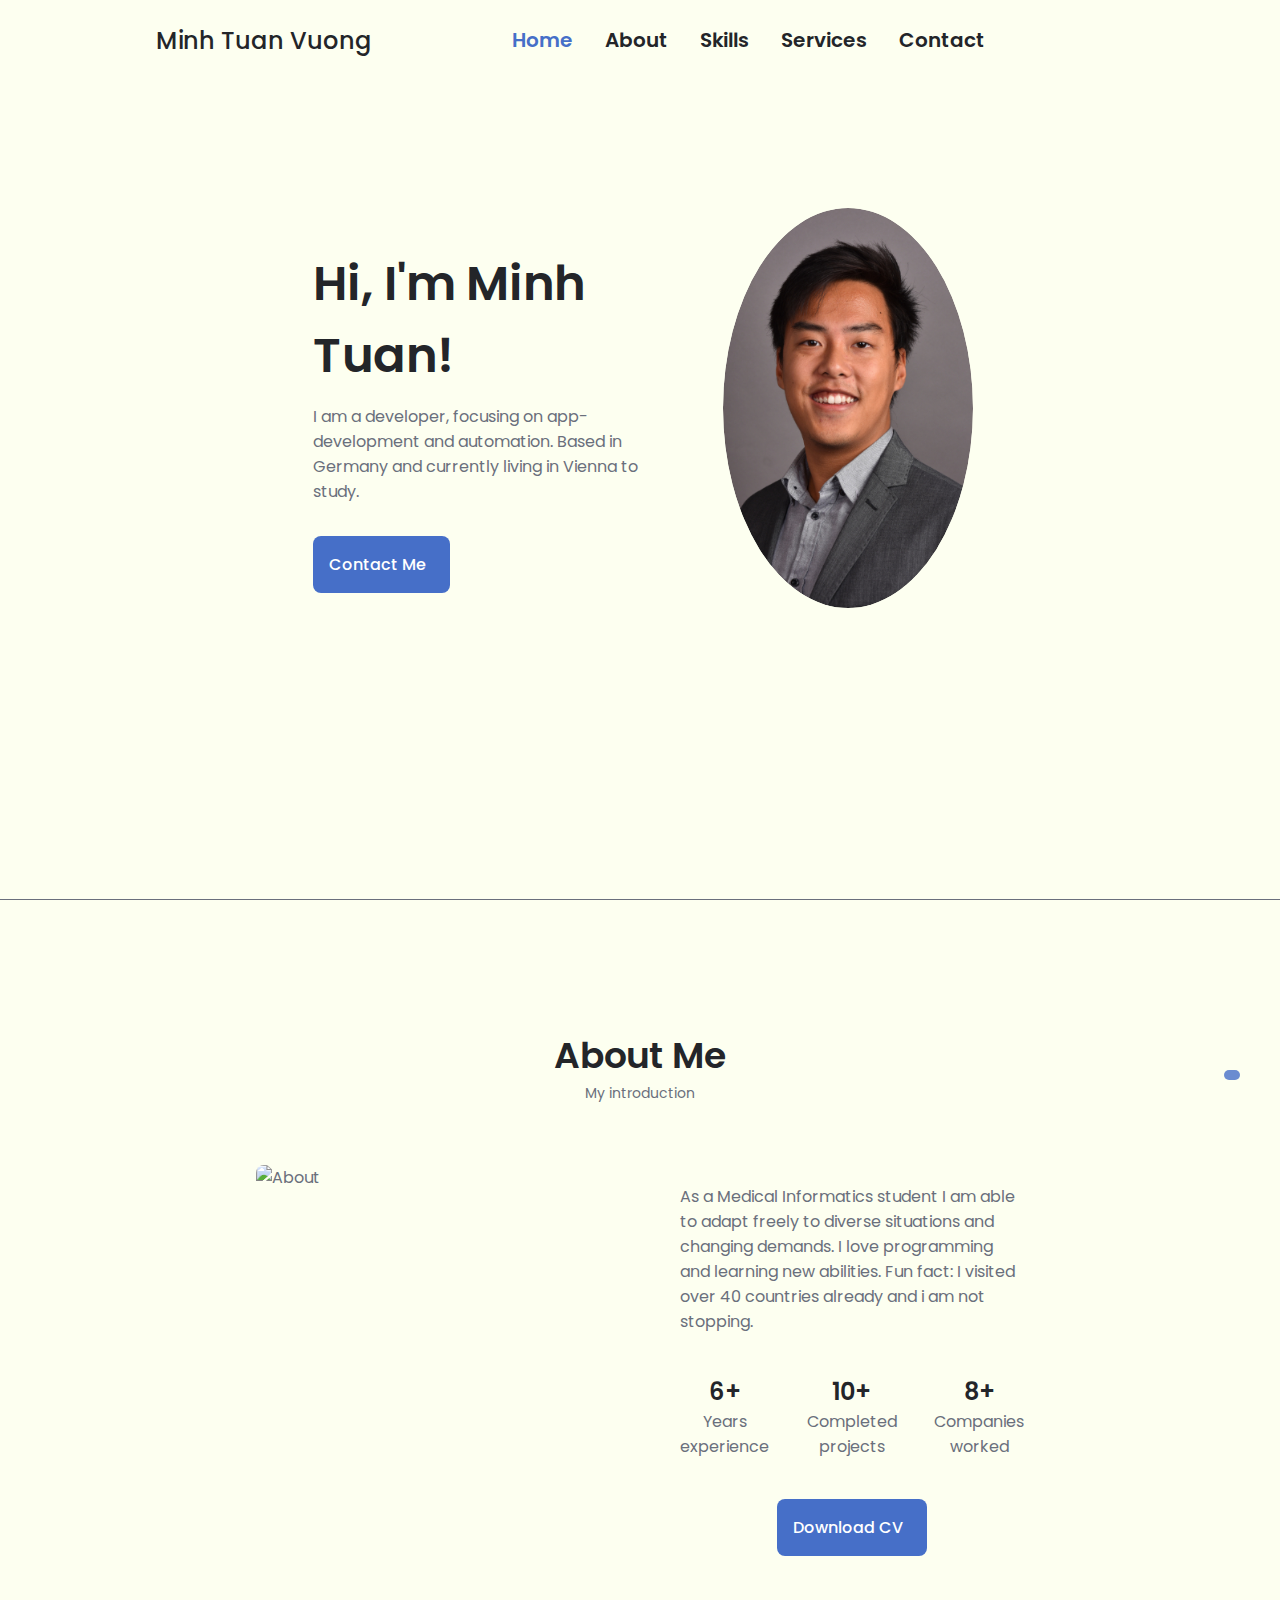
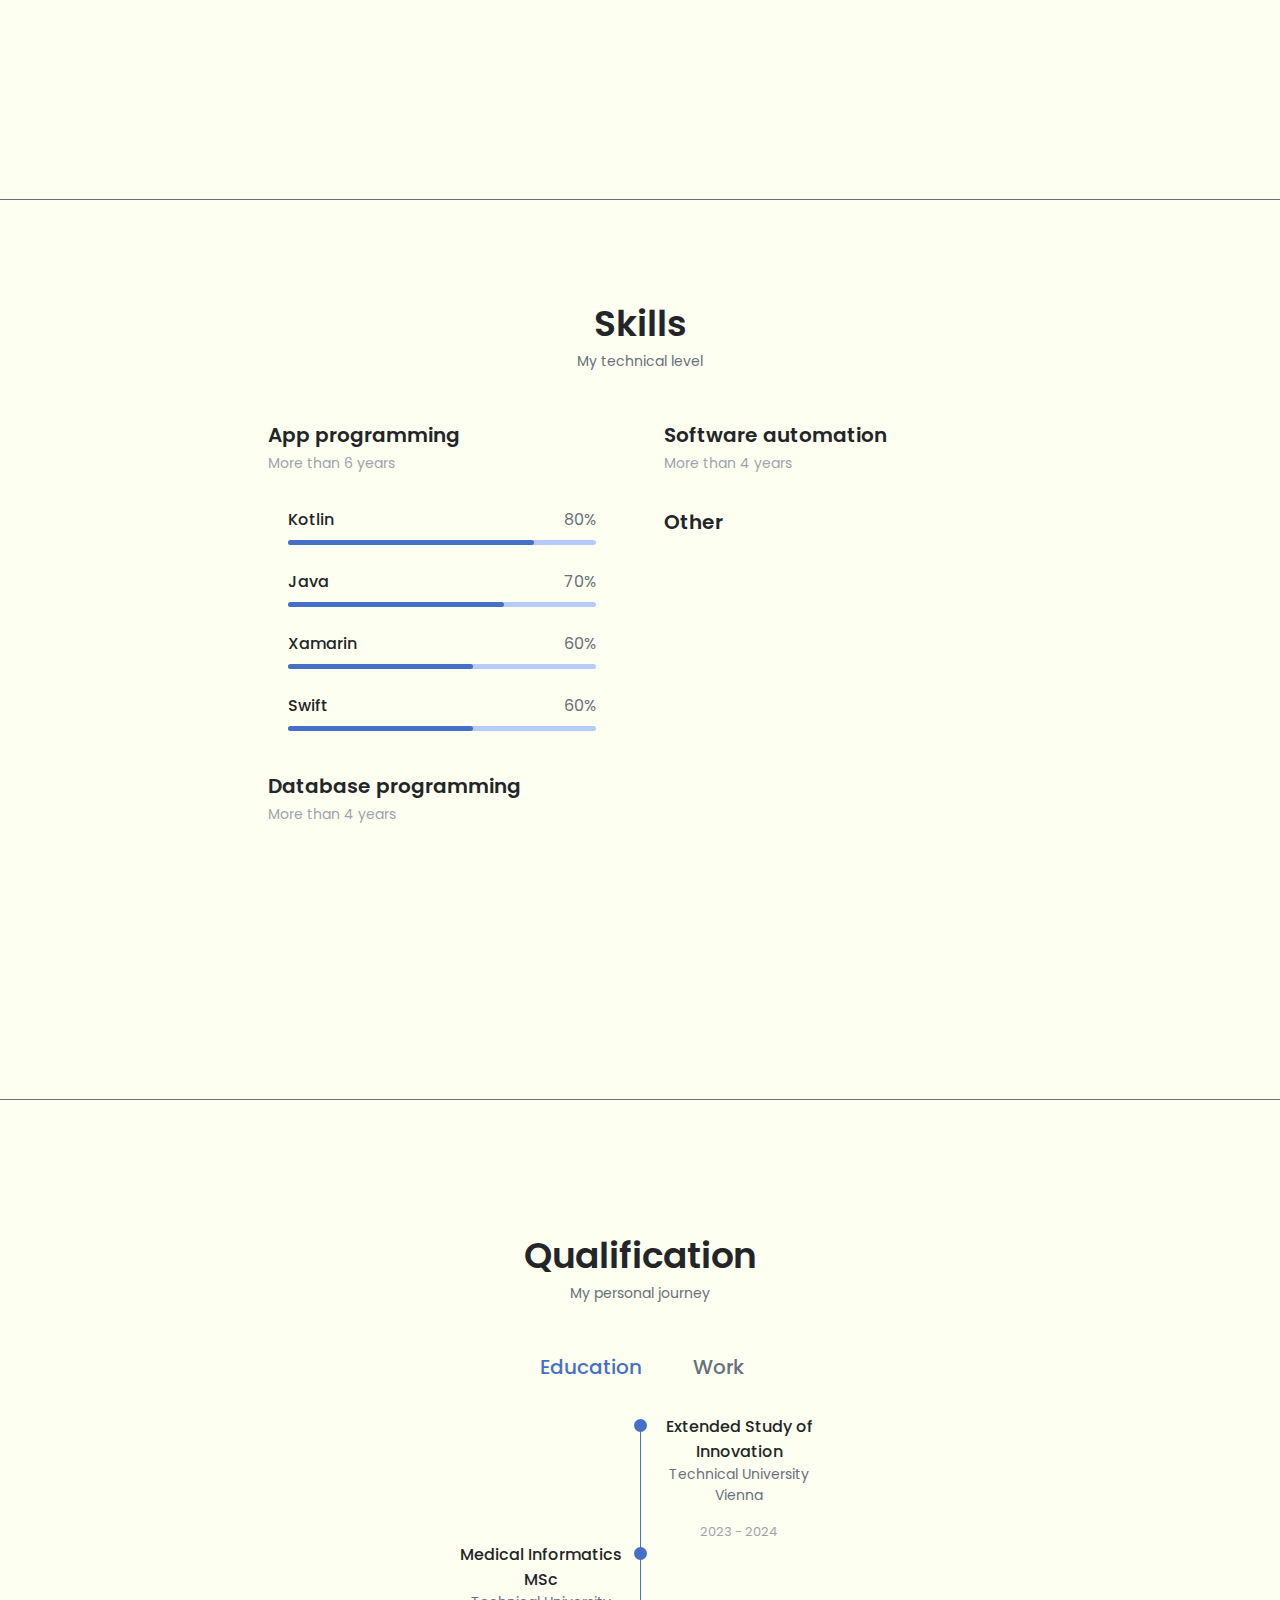
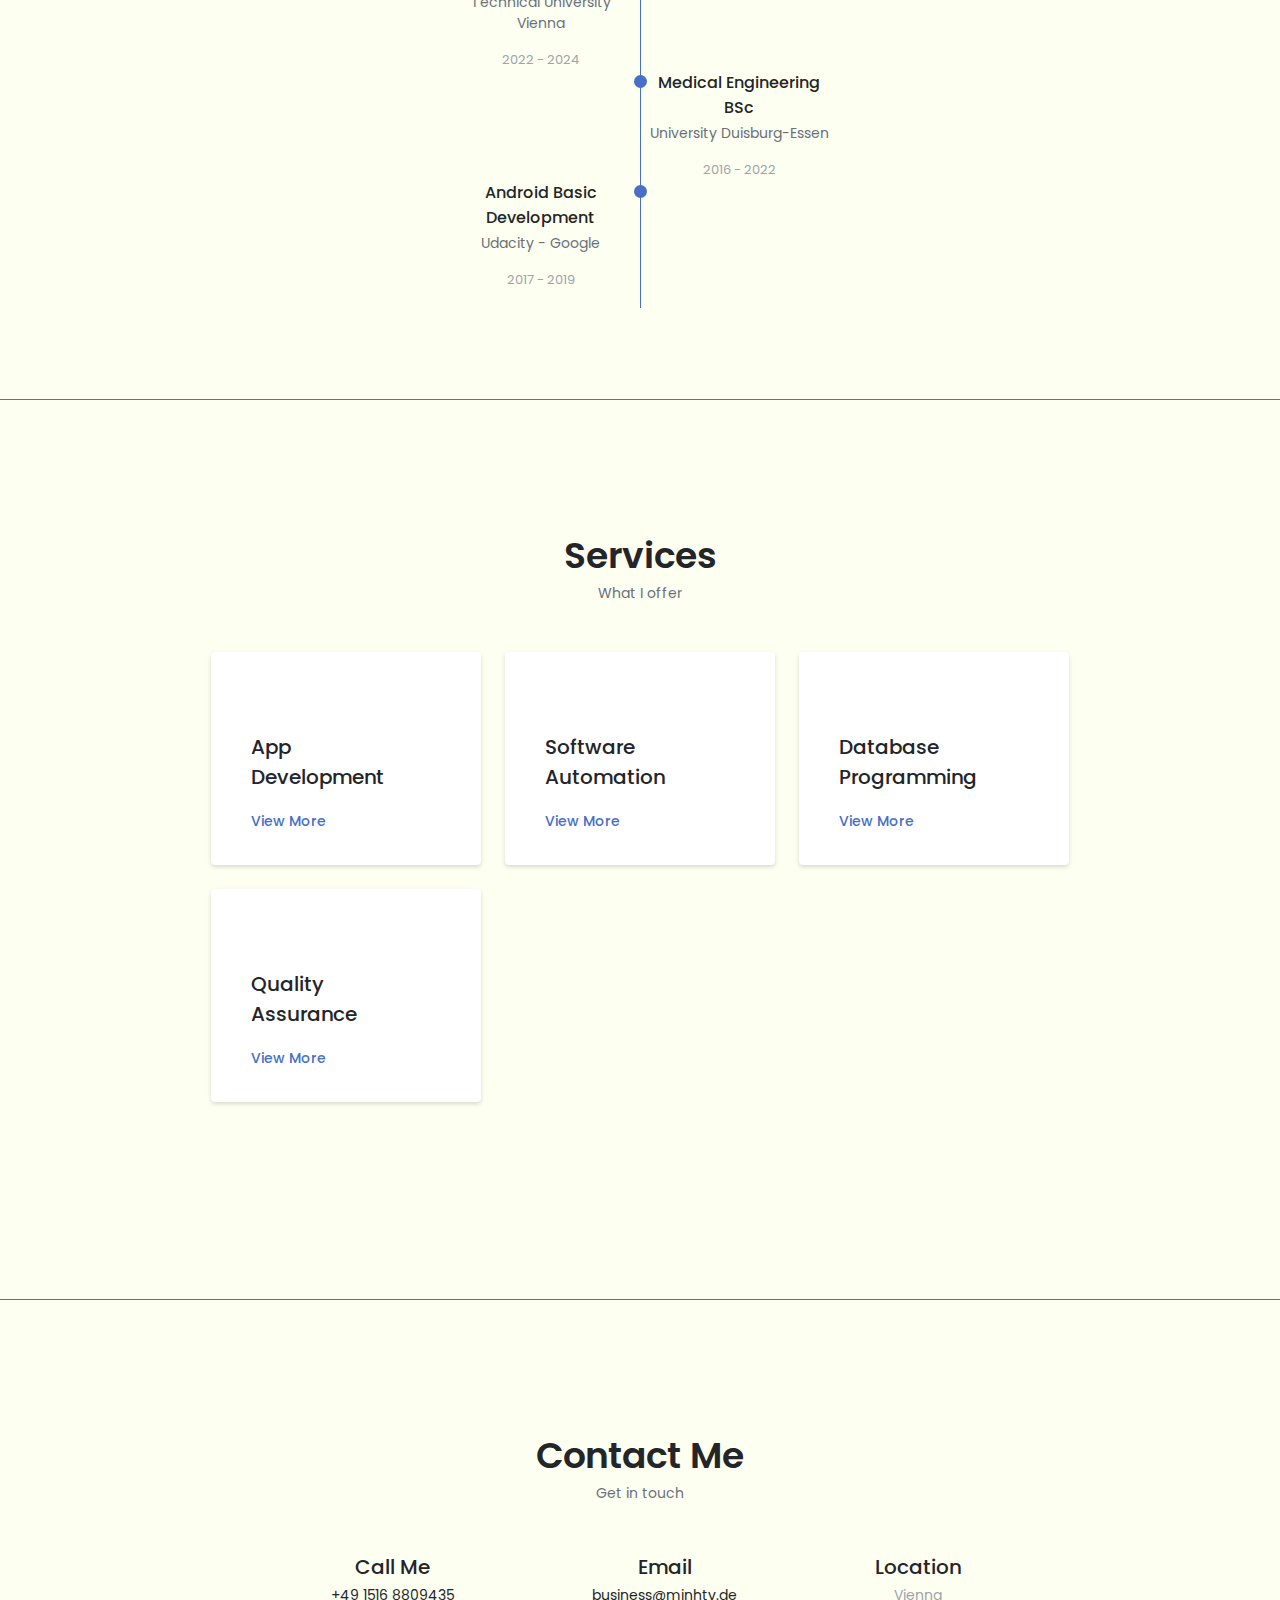
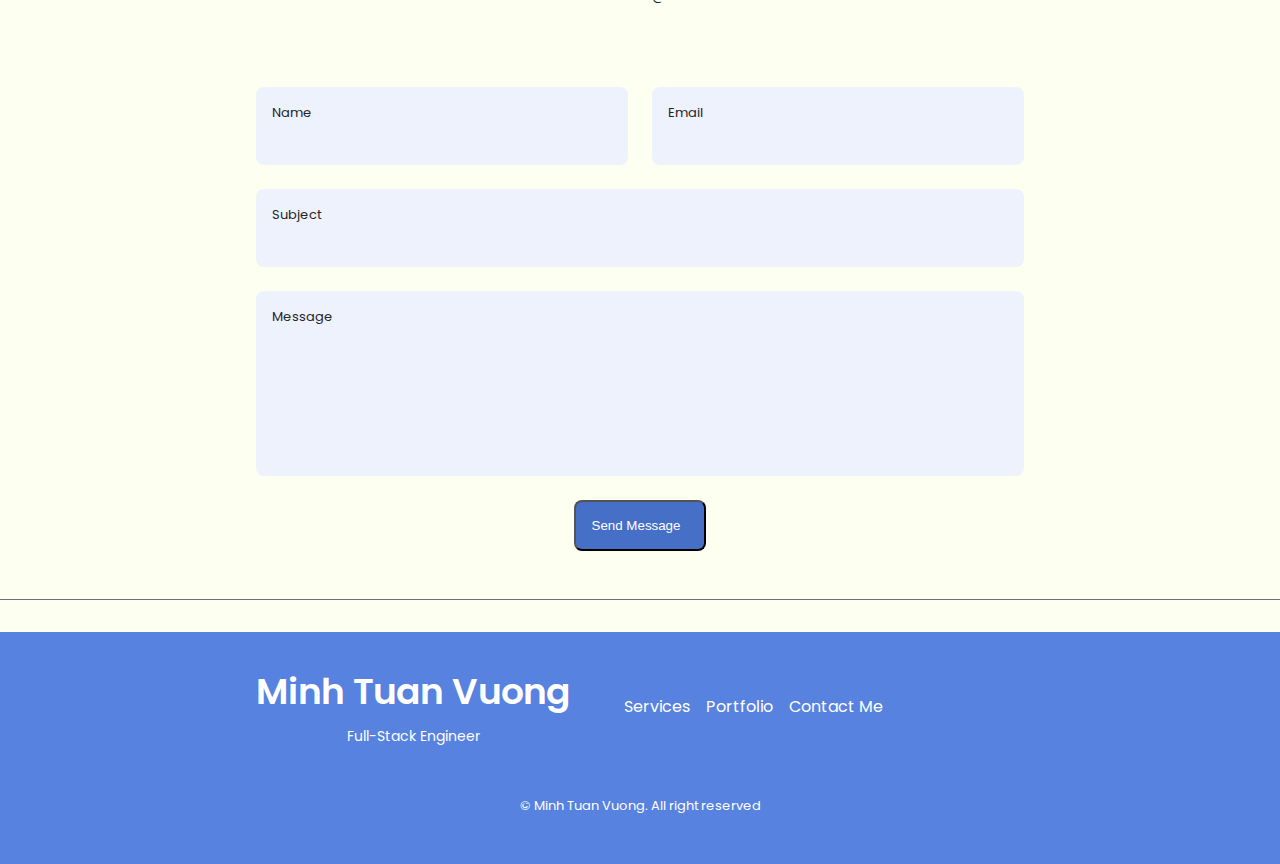
==== public/index.html @ 8ea11170 "change description" ====
<!DOCTYPE html>
<html lang="en">

<head>
    <meta charset="UTF-8">
    <meta name="viewport" content="width=device-width, initial-scale=1.0">
    <title>Minh Tuan Vuong Portfolio</title>

    <!-- SWIPER CSS -->
    <link rel="stylesheet" href="css/swiper-bundle.min.css">

    <!-- CSS -->
    <link rel="stylesheet" href="css/styles.css">

    <!-- TYPESCRIPT -->
    <script src="https://unpkg.com/typed.js@2.1.0/dist/typed.umd.js"></script>

</head>

<body>
    <!-- HEADER -->
    <header class="header" id="header">
        <nav class="nav container">
            <a href="#" class="nav-logo">Minh Tuan Vuong</a>

            <div class="nav-menu" id="nav-menu">
                <ul class="nav-list grid">
                    <li class="nav-item">
                        <a href="#home" class="nav-link active-link">
                            <i class="fas fa-home nav-link-icon"></i> Home
                        </a>
                    </li>
                    <li class="nav-item">
                        <a href="#about" class="nav-link">
                            <i class="fas fa-user nav-link-icon"></i> About
                        </a>
                    </li>
                    <li class="nav-item">
                        <a href="#skills" class="nav-link">
                            <i class="fas fa-file-alt nav-link-icon"></i> Skills
                        </a>
                    </li>
                    <li class="nav-item">
                        <a href="#services" class="nav-link">
                            <i class="fas fa-briefcase nav-link-icon"></i> Services
                        </a>
                    </li>
                    <li class="nav-item hidden">
                        <a href="#portfolio" class="nav-link">
                            <i class="fas fa-image nav-link-icon"></i> Portfolio
                        </a>
                    </li>
                    <li class="nav-item">
                        <a href="#contact" class="nav-link">
                            <i class="fas fa-envelope nav-link-icon"></i> Contact
                        </a>
                    </li>
                </ul>
                <i class="fas fa-times nav-close" id="nav-close"></i>
            </div>
            <div class="nav-btns">

                <!-- Theme change button -->
                <i class="fas fa-moon change-theme" id="theme-button"></i>

                <div class="nav-toggle" id="nav-toggle">
                    <i class="fas fa-qrcode"></i>
                </div>
            </div>
        </nav>
    </header>

    <!-- MAIN -->
    <main class="main">
        <!-- HOME -->
        <section class="home section" id="home">
            <div class="home-container container grid">
                <div class="home-content grid">
                    <div class="home-social">
                        <a href="https://www.linkedin.com/in/minhtv/" target="_blank" class="home-social-icon">
                            <i class="fab fa-linkedin-in"></i>
                        </a>
                        <a href="https://www.xing.com/profile/MinhTuan_Vuong/" target="_blank" class="home-social-icon">
                            <i class="fab fa-xing"></i>
                        </a>
                        <a href="https://github.com/MinhMTV" target="_blank" class="home-social-icon">
                            <i class="fab fa-github"></i>
                        </a>
                    </div>
                    <div class="home-img">
                        <div class="img-box">
                            <img src="img/home-pic.webp" alt="profile-img">
                        </div>
                    </div>
                    <div class="home-data">
                        <h1 class="home-data-title">Hi, I'm Minh Tuan!</h1>
                        <h3 class="home-data-subtitle"><span id="auto-type"></span></h3>
                        <p class="home-data-description">I am a developer, focusing on app-development and automation. 
                            Based in Germany and currently living in Vienna to study.
                        </p>
                        <a href="#contact" class="button button-flex">
                            Contact Me <i class="fab fa-telegram-plane button-icon"></i>
                        </a>
                    </div>
                </div>
                <div class="home-scroll">
                    <a href="#about" class="home-scroll-button button-flex">
                        <span class="home-scroll-button-name">Scroll down</span>
                        <i class="fas fa-arrow-down home-scroll-button-arrow"></i>
                    </a>
                </div>
            </div>
        </section>
        <!-- Setup and start animation! -->
        <script>
            var typed = new Typed('#auto-type', {
                strings: ['<i>Medical engineer</i>', '<i>App-Developer</i>', '<i>Full-Stack Engineer</i>'],
                typeSpeed: 100,
                backspeed: 200,
                loop: true
            });
        </script>
        <!-- End animation! -->

        <!-- ABOUT -->
        <section class="about section" id="about">
            <h2 class="section-title">About Me</h2>
            <span class="section-subtitle">My introduction</span>

            <div class="about-container container grid">
                <div class="about-container-img">
                    <img src="img/about-pic.webp" alt="About" class="about-container-imgAlt" >
                </div>

                <div class="about-container-data">
                    <p class="about-container-data-description">As a Medical Informatics student I am able to
                        adapt freely to diverse situations
                        and changing demands. I love programming and learning new abilities.
                        Fun fact: I visited over 40 countries already and i am not stopping.
                    </p>

                    <div class="about-container-data-info">
                        <div>
                            <span class="about-container-data-info-title">6+</span>
                            <span class="about-container-data-name">Years <br> experience</span>
                        </div>
                        <div>
                            <span class="about-container-data-info-title">10+</span>
                            <span class="about-container-data-name">Completed <br> projects</span>
                        </div>
                        <div>
                            <span class="about-container-data-info-title">8+</span>
                            <span class="about-container-data-name">Companies <br> worked</span>
                        </div>
                    </div>
                    <div class="about-buttons">
                        <a download="" href="pdf/Minh_Tuan Vuong_Resume.pdf" class="button button-flex">
                            Download CV <i class="fas fa-download button-icon"></i>
                        </a>
                    </div>
                </div>
            </div>
        </section>

        <!-- SKILLS -->
        <section class="skills section" id="skills">
            <h2 class="section-title">Skills</h2>
            <span class="section-subtitle">My technical level</span>

            <div class="skills-container container grid">
                <!-- Top Row -->
                <div>
                    <!-- SKILLS 1 -->
                    <div class="skills-container-content skills-open">

                        <div class="skills-container-header">
                            <i class="fas fa-code skills-icon"></i>
                            <div>
                                <h1 class="skills-title">App programming</h1>
                                <span class="skills-subtitle">More than 6 years</span>
                            </div>
                            <i class="fas fa-angle-down skills-arrow"></i>
                        </div>

                        <div class="skills-list grid">

                            <div class="skills-data">
                                <div class="skills-titles">
                                    <h3 class="skills-name">Kotlin</h3>
                                    <span class="skills-number">80%</span>
                                </div>
                                <div class="skills-bar">
                                    <span class="skills-percentage skills-kotlin"></span>
                                </div>
                            </div>

                            <div class="skills-data">
                                <div class="skills-titles">
                                    <h3 class="skills-name">Java</h3>
                                    <span class="skills-number">70%</span>
                                </div>
                                <div class="skills-bar">
                                    <span class="skills-percentage skills-java"></span>
                                </div>
                            </div>

                            <div class="skills-data">
                                <div class="skills-titles">
                                    <h3 class="skills-name">Xamarin</h3>
                                    <span class="skills-number">60%</span>
                                </div>
                                <div class="skills-bar">
                                    <span class="skills-percentage skills-xamarin"></span>
                                </div>
                            </div>

                            <div class="skills-data">
                                <div class="skills-titles">
                                    <h3 class="skills-name">Swift</h3>
                                    <span class="skills-number">60%</span>
                                </div>
                                <div class="skills-bar">
                                    <span class="skills-percentage skills-swift"></span>
                                </div>
                            </div>
                        </div>
                    </div>
                    <!-- SKILLS 2 -->
                    <div class="skills-container-content skills-close">

                        <div class="skills-container-header">
                            <i class="fas fa-swatchbook skills-icon"></i>
                            <div>
                                <h1 class="skills-title">Database programming</h1>
                                <span class="skills-subtitle">More than 4 years</span>
                            </div>
                            <i class="fas fa-angle-down skills-arrow"></i>
                        </div>

                        <div class="skills-list grid">

                            <div class="skills-data">
                                <div class="skills-titles">
                                    <h3 class="skills-name">SQL</h3>
                                    <span class="skills-number">60%</span>
                                </div>
                                <div class="skills-bar">
                                    <span class="skills-percentage skills-sql"></span>
                                </div>
                            </div>

                            <div class="skills-data">
                                <div class="skills-titles">
                                    <h3 class="skills-name">MySQL</h3>
                                    <span class="skills-number">50%</span>
                                </div>
                                <div class="skills-bar">
                                    <span class="skills-percentage skills-mysql"></span>
                                </div>
                            </div>

                            <div class="skills-data">
                                <div class="skills-titles">
                                    <h3 class="skills-name">Postgres</h3>
                                    <span class="skills-number">30%</span>
                                </div>
                                <div class="skills-bar">
                                    <span class="skills-percentage skills-postgres"></span>
                                </div>
                            </div>
                        </div>
                    </div>
                </div>
                <div>
                    <!-- SKILLS 3 -->
                    <div class="skills-container-content skills-close">

                        <div class="skills-container-header">
                            <i class="fas fa-server skills-icon"></i>
                            <div>
                                <h1 class="skills-title">Software automation</h1>
                                <span class="skills-subtitle">More than 4 years</span>
                            </div>
                            <i class="fas fa-angle-down skills-arrow"></i>
                        </div>

                        <div class="skills-list grid">

                            <div class="skills-data">
                                <div class="skills-titles">
                                    <h3 class="skills-name">Python</h3>
                                    <span class="skills-number">80%</span>
                                </div>
                                <div class="skills-bar">
                                    <span class="skills-percentage skills-python"></span>
                                </div>
                            </div>

                            <div class="skills-data">
                                <div class="skills-titles">
                                    <h3 class="skills-name">Selenium</h3>
                                    <span class="skills-number">60%</span>
                                </div>
                                <div class="skills-bar">
                                    <span class="skills-percentage skills-selenium"></span>
                                </div>
                            </div>

                            <div class="skills-data">
                                <div class="skills-titles">
                                    <h3 class="skills-name">Ranorex</h3>
                                    <span class="skills-number">60%</span>
                                </div>
                                <div class="skills-bar">
                                    <span class="skills-percentage skills-ranorex"></span>
                                </div>
                            </div>

                            <div class="skills-data">
                                <div class="skills-titles">
                                    <h3 class="skills-name">Jenkins</h3>
                                    <span class="skills-number">40%</span>
                                </div>
                                <div class="skills-bar">
                                    <span class="skills-percentage skills-jenkins"></span>
                                </div>
                            </div>
                        </div>
                    </div>
                    <!-- SKILLS 4 -->
                    <div class="skills-container-content skills-close">

                        <div class="skills-container-header">
                            <i class="fas fa-laptop skills-icon"></i>
                            <div>
                                <h1 class="skills-title">Other</h1>
                                <!-- <span class="skills-subtitle">More than 10 years</span> -->
                            </div>
                            <i class="fas fa-angle-down skills-arrow"></i>
                        </div>

                        <div class="skills-list grid">

                            <div class="skills-data">
                                <div class="skills-titles">
                                    <h3 class="skills-name">HTML,CSS</h3>
                                    <span class="skills-number">60%</span>
                                </div>
                                <div class="skills-bar">
                                    <span class="skills-percentage skills-html"></span>
                                </div>
                            </div>

                            <div class="skills-data">
                                <div class="skills-titles">
                                    <h3 class="skills-name">Javascript</h3>
                                    <span class="skills-number">40%</span>
                                </div>
                                <div class="skills-bar">
                                    <span class="skills-percentage skills-js"></span>
                                </div>
                            </div>

                            <div class="skills-data">
                                <div class="skills-titles">
                                    <h3 class="skills-name">Wordpress</h3>
                                    <span class="skills-number">40%</span>
                                </div>
                                <div class="skills-bar">
                                    <span class="skills-percentage skills-wordpress"></span>
                                </div>
                            </div>
                            <div class="skills-data">
                                <div class="skills-titles">
                                    <h3 class="skills-name">C,C++</h3>
                                    <span class="skills-number">40%</span>
                                </div>
                                <div class="skills-bar">
                                    <span class="skills-percentage skills-c"></span>
                                </div>
                            </div>
                        </div>
                    </div>
                </div>
            </div>
        </section>

        <!-- QUALIFICATION -->
        <section class="qualification section">
            <h2 class="section-title">Qualification</h2>
            <span class="section-subtitle">My personal journey</span>

            <div class="qualification-container container">
                <div class="qualification-tabs">
                    <div class="qualification-tabs-button button-flex qualification-active" data-target="#education">
                        <i class="fas fa-graduation-cap qualification-icon"></i>
                        Education
                    </div>
                    <div class="qualification-tabs-button button-flex" data-target="#work">
                        <i class="fas fa-briefcase qualification-icon"></i>
                        Work
                    </div>
                </div>
                <div class="qualification-sections">
                    <!-- QUALIFICATION CONTENT 1 -->
                    <div class="qualification-content qualification-active" data-content id="education">
                        <!-- QUALIFICATION 1 -->
                        <div class="qualification-data">
                            <!-- LEFT COLUMN-->
                            <div></div>

                            <div>
                                <span class="qualification-rounder"></span>
                                <span class="qualification-line"></span>
                            </div>
                            <div class="qualification-data-alt">
                                <h3 class="qualification-title">Extended Study of Innovation</h3>
                                <span class="qualification-edu-subtitle">Technical University Vienna</span>
                                <div class="qualification-calendar">
                                    <i class="fas fa-calendar-alt"></i>
                                    2023 - 2024
                                </div>
                            </div>
                        </div>
                        <!-- QUALIFICATION 2 -->
                        <div class="qualification-data">
                            <!-- LEFT COLUMN-->
                            <div class="qualification-data-alt">
                                <h3 class="qualification-title">Medical Informatics MSc</h3>
                                <span class="qualification-edu-subtitle">Technical University Vienna</span>
                                <div class="qualification-calendar">
                                    <i class="fas fa-calendar-alt"></i>
                                    2022 - 2024
                                </div>
                            </div>
                            <div>
                                <span class="qualification-rounder"></span>
                                <span class="qualification-line"></span>
                            </div>
                        </div>
                        <!-- QUALIFICATION 3 -->
                        <div class="qualification-data">
                            <!-- RIGHT COLUMN-->
                            <div></div>

                            <div>
                                <span class="qualification-rounder"></span>
                                <span class="qualification-line"></span>
                            </div>

                            <div class="qualification-data-alt">
                                <h3 class="qualification-title">Medical Engineering BSc</h3>
                                <span class="qualification-edu-subtitle">University Duisburg-Essen </span>
                                <div class="qualification-calendar">
                                    <i class="fas fa-calendar-alt"></i>
                                    2016 - 2022
                                </div>
                            </div>
                        </div>
                        <!-- QUALIFICATION 3 -->
                        <div class="qualification-data">
                            <div class="qualification-data-alt">
                                <h3 class="qualification-title">Android Basic Development</h3>
                                <span class="qualification-edu-subtitle">Udacity - Google</span>
                                <div class="qualification-calendar">
                                    <i class="fas fa-calendar-alt"></i>
                                    2017 - 2019
                                </div>
                            </div>
                            <!-- LEFT COLUMN-->
                            <div>
                                <span class="qualification-rounder"></span>
                                <span class="qualification-line"></span>
                            </div>
                        </div>
                    </div>

                    <!-- QUALIFICATION CONTENT 2 -->
                    <div class="qualification-content" data-content id="work">
                        <!-- QUALIFICATION 1 -->
                        <div class="qualification-data">
                            <div class="qualification-data-alt">
                                <h3 class="qualification-title">Tutor App Development</h3>
                                <span class="qualification-subtitle">Syntax Institut</span>
                                <span class="qualification-subtitle2">Berlin, Germany</span>
                                <div class="qualification-calendar">
                                    <i class="fas fa-calendar-alt"></i>
                                    2022 - present
                                </div>
                            </div>
                            <div>
                                <span class="qualification-rounder"></span>
                                <span class="qualification-line"></span>
                            </div>
                        </div>
                        <!-- QUALIFICATION 2 -->
                        <div class="qualification-data">
                            <div></div>

                            <div>
                                <span class="qualification-rounder"></span>
                                <span class="qualification-line"></span>
                            </div>

                            <div class="qualification-data-alt">
                                <h3 class="qualification-title">Freelance Tester</h3>
                                <span class="qualification-subtitle">Test.IO</span>
                                <span class="qualification-subtitle2">Oberhausen, Germany</span>
                                <div class="qualification-calendar">
                                    <i class="fas fa-calendar-alt"></i>
                                    2018 - 2020
                                </div>
                            </div>
                        </div>
                        <!-- QUALIFICATION 3 -->
                        <div class="qualification-data">
                            <div class="qualification-data-alt">
                                <h3 class="qualification-title">Freelance Technician</h3>
                                <span class="qualification-subtitle">Mila AG</span>
                                <span class="qualification-subtitle2">Oberhausen, Germany</span>
                                <div class="qualification-calendar">
                                    <i class="fas fa-calendar-alt"></i>
                                    2017 - 2019
                                </div>
                            </div>
                            <div>
                                <span class="qualification-rounder"></span>
                                <span class="qualification-line"></span>
                            </div>
                        </div>
                        <!-- QUALIFICATION 4 -->
                        <div class="qualification-data">
                            <div></div>

                            <div>
                                <span class="qualification-rounder"></span>
                                <span class="qualification-line"></span>
                            </div>

                            <div class="qualification-data-alt">
                                <h3 class="qualification-title">IT Consultant</h3>
                                <span class="qualification-subtitle">EY IT Advisory Services</span>
                                <span class="qualification-subtitle2">Linz, Austria</span>
                                <div class="qualification-calendar">
                                    <i class="fas fa-calendar-alt"></i>
                                    2020 - 2021
                                </div>
                            </div>
                        </div>
                        <!-- QUALIFICATION 5 -->
                        <div class="qualification-data">
                            <div class="qualification-data-alt">
                                <h3 class="qualification-title">Working Student Test Management</h3>
                                <span class="qualification-subtitle">Aldi GmbH</span>
                                <span class="qualification-subtitle2">Essen, Germany</span>
                                <div class="qualification-calendar">
                                    <i class="fas fa-calendar-alt"></i>
                                    2020 - 2020
                                </div>
                            </div>
                            <div>
                                <span class="qualification-rounder"></span>
                                <span class="qualification-line"></span>
                            </div>
                        </div>
                        <!-- QUALIFICATION 6 -->
                        <div class="qualification-data">
                            <div></div>

                            <div>
                                <span class="qualification-rounder"></span>
                                <span class="qualification-line"></span>
                            </div>

                            <div class="qualification-data-alt">
                                <h3 class="qualification-title">Acoustic Engineer</h3>
                                <span class="qualification-subtitle">GE Healthcare</span>
                                <span class="qualification-subtitle2">Zipf, Austria</span>
                                <div class="qualification-calendar">
                                    <i class="fas fa-calendar-alt"></i>
                                    2019 - 2019
                                </div>
                            </div>
                        </div>
                        <!-- QUALIFICATION 7 -->
                        <div class="qualification-data">
                            <div class="qualification-data-alt">
                                <h3 class="qualification-title">IT Consultant</h3>
                                <span class="qualification-subtitle">Act e.V</span>
                                <span class="qualification-subtitle2">Essen, Germany</span>
                                <div class="qualification-calendar">
                                    <i class="fas fa-calendar-alt"></i>
                                    2017 - 2019
                                </div>
                            </div>
                            <div>
                                <span class="qualification-rounder"></span>
                                <span class="qualification-line"></span>
                            </div>
                        </div>
                        <!-- QUALIFICATION 8 -->
                        <div class="qualification-data">
                            <div></div>

                            <div>
                                <span class="qualification-rounder"></span>
                                <span class="qualification-line"></span>
                            </div>

                            <div class="qualification-data-alt">
                                <h3 class="qualification-title">Student Assistent</h3>
                                <span class="qualification-subtitle">Edelhelfer GmbH</span>
                                <span class="qualification-subtitle2">Mannheim, Germany</span>
                                <div class="qualification-calendar">
                                    <i class="fas fa-calendar-alt"></i>
                                    2018 - 2019
                                </div>
                            </div>
                        </div>
                        <!-- QUALIFICATION 9 -->
                        <div class="qualification-data">
                            <div class="qualification-data-alt">
                                <h3 class="qualification-title">Android Developer</h3>
                                <span class="qualification-subtitle">InterMedCon GmbH</span>
                                <span class="qualification-subtitle2">Munster, Germany</span>
                                <div class="qualification-calendar">
                                    <i class="fas fa-calendar-alt"></i>
                                    2018 - 2019
                                </div>
                            </div>
                            <div>
                                <span class="qualification-rounder"></span>
                                <span class="qualification-line"></span>
                            </div>
                        </div>
                        <!-- QUALIFICATION 10 -->
                        <div class="qualification-data">
                            <div></div>

                            <div>
                                <span class="qualification-rounder"></span>
                                <span class="qualification-line"></span>
                            </div>

                            <div class="qualification-data-alt">
                                <h3 class="qualification-title">Lecturer</h3>
                                <span class="qualification-subtitle">Bildungsinstitut Ruhrschule</span>
                                <span class="qualification-subtitle2">Essen, Germany</span>
                                <div class="qualification-calendar">
                                    <i class="fas fa-calendar-alt"></i>
                                    2018 - 2019
                                </div>
                            </div>
                        </div>
                    </div>
                </div>
            </div>
        </section>

        <!-- SERVICES -->
        <section class="services section" id="services">
            <h2 class="section-title">Services</h2>
            <span class="section-subtitle">What I offer</span>

            <div class="services-container container grid">
                <!-- SERVICES 1: App Development -->
                <div class="services-content">
                    <div>
                        <i class="fas fa-mobile-alt services-icon"></i>
                        <h3 class="services-title">App<br>Development</h3>
                    </div>

                    <span class="button button-flex button-small button-link services-button">
                        View More
                        <i class="fas fa-arrow-right button-icon"></i>
                    </span>

                    <div class="services-modal">
                        <div class="services-modal-content">
                            <h4 class="services-modal-title">App Development</h4>
                            <i class="fas fa-times services-modal-close"></i>

                            <div class="services-modal-services grid">
                                <li class="services-modal-service">
                                    <i class="far fa-check-circle services-modal-icon"></i>
                                    <p>Development of mobile applications in Java, Kotlin, Xamarin, and Swift.</p>
                                </li>
                                <li class="services-modal-service">
                                    <i class="far fa-check-circle services-modal-icon"></i>
                                    <p>Building user-friendly interfaces for enhanced user experience.</p>
                                </li>
                                <li class="services-modal-service">
                                    <i class="far fa-check-circle services-modal-icon"></i>
                                    <p>Integration of back-end services and databases for robust app functionality.</p>
                                </li>
                                <li class="services-modal-service">
                                    <i class="far fa-check-circle services-modal-icon"></i>
                                    <p>Preparation and support for app publication on various platforms.</p>
                                </li>
                            </div>
                        </div>
                    </div>
                </div>
                <!-- SERVICES 2: Software Automation -->
                <div class="services-content">
                    <div>
                        <i class="fas fa-robot services-icon"></i>
                        <h3 class="services-title">Software<br>Automation</h3>
                    </div>

                    <span class="button button-flex button-small button-link services-button">
                        View More
                        <i class="fas fa-arrow-right button-icon"></i>
                    </span>

                    <div class="services-modal">
                        <div class="services-modal-content">
                            <h4 class="services-modal-title">Software Automation</h4>
                            <i class="fas fa-times services-modal-close"></i>

                            <div class="services-modal-services grid">
                                <li class="services-modal-service">
                                    <i class="far fa-check-circle services-modal-icon"></i>
                                    <p>Expertise in Python for developing automation scripts and tools.</p>
                                </li>
                                <li class="services-modal-service">
                                    <i class="far fa-check-circle services-modal-icon"></i>
                                    <p>Proficient in automation tools like Selenium, Ranorex, and Jenkins for
                                        streamlined workflows.</p>
                                </li>
                            </div>
                        </div>
                    </div>
                </div>
                <!-- SERVICES 3: Database Programming -->
                <div class="services-content">
                    <div>
                        <i class="fas fa-database services-icon"></i>
                        <h3 class="services-title">Database<br>Programming</h3>
                    </div>

                    <span class="button button-flex button-small button-link services-button">
                        View More
                        <i class="fas fa-arrow-right button-icon"></i>
                    </span>

                    <div class="services-modal">
                        <div class="services-modal-content">
                            <h4 class="services-modal-title">Database Programming</h4>
                            <i class="fas fa-times services-modal-close"></i>

                            <div class="services-modal-services grid">
                                <li class="services-modal-service">
                                    <i class="far fa-check-circle services-modal-icon"></i>
                                    <p>Development and management of SQL, MySQL, and PostgreSQL databases.</p>
                                </li>
                                <li class="services-modal-service">
                                    <i class="far fa-check-circle services-modal-icon"></i>
                                    <p>Custom database solutions for efficient data handling and storage.</p>
                                </li>
                            </div>
                        </div>
                    </div>
                </div>

                    <!-- SERVICES 4: Software/Hardware Testing -->
                    <div class="services-content">
                        <div>
                            <i class="fas fa-tools services-icon"></i>
                            <h3 class="services-title">Quality<br>Assurance</h3>
                        </div>

                        <span class="button button-flex button-small button-link services-button">
                            View More
                            <i class="fas fa-arrow-right button-icon"></i>
                        </span>

                        <div class="services-modal">
                            <div class="services-modal-content">
                                <h4 class="services-modal-title">Software/Hardware Testing</h4>
                                <i class="fas fa-times services-modal-close"></i>

                                <div class="services-modal-services grid">
                                    <li class="services-modal-service">
                                        <i class="far fa-check-circle services-modal-icon"></i>
                                        <p>Expert testing of software applications for functionality, performance, and
                                            security.</p>
                                    </L>
                                    <li class="services-modal-service">
                                        <i class="far fa-check-circle services-modal-icon"></i>
                                        <p>Rigorous hardware testing to ensure durability and performance under various
                                            conditions.</p>
                                    </li>
                                    <li class="services-modal-service">
                                        <i class="far fa-check-circle services-modal-icon"></i>
                                        <p>Quality assurance to meet industry standards for both software and hardware
                                            products.</p>
                                    </li>
                                    <li class="services-modal-service">
                                        <i class="far fa-check-circle services-modal-icon"></i>
                                        <p>Utilization of the latest testing tools and methodologies for comprehensive
                                            analysis.</p>
                                    </li>
                                </div>
                            </div>
                        </div>
                    </div>
            </div>
        </section>



        <!-- PORTFOLIO -->
        <section class="portfolio section hidden" id="portfolio">
            <h2 class="section-title">Portfolio</h2>
            <span class="section-subtitle">Most recent work</span>

            <div class="portfolio-container container swiper-container">
                <div class="swiper-wrapper">
                    <!-- PORTFOLIO 1 -->
                    <div class="portfolio-content grid swiper-slide">
                        <img src="img/portfolio1.jpg" alt="Portfolio" class="portfolio-img">
                        <div class="portfolio-data">
                            <h3 class="portfolio-title">Modern Website</h3>
                            <p class="portfolio-description">Website adaptable to all devices, with ui components and
                                animated interactions.</p>
                            <a href="#" class="button button-flex button-small portfolio-button">
                                Demo <i class="fas fa-arrow-right button-icon"></i>
                            </a>
                        </div>
                    </div>
                    <!-- PORTFOLIO 2 -->
                    <div class="portfolio-content grid swiper-slide">
                        <img src="img/portfolio2.jpg" alt="Portfolio" class="portfolio-img">
                        <div class="portfolio-data">
                            <h3 class="portfolio-title">Brand Design</h3>
                            <p class="portfolio-description">Website adaptable to all devices, with ui components and
                                animated interactions.</p>
                            <a href="#" class="button button-flex button-small portfolio-button">
                                Demo <i class="fas fa-arrow-right button-icon"></i>
                            </a>
                        </div>
                    </div>
                    <!-- PORTFOLIO 3 -->
                    <div class="portfolio-content grid swiper-slide">
                        <img src="img/portfolio3.jpg" alt="Portfolio" class="portfolio-img">
                        <div class="portfolio-data">
                            <h3 class="portfolio-title">Online Store</h3>
                            <p class="portfolio-description">Website adaptable to all devices, with ui components and
                                animated interactions.</p>
                            <a href="#" class="button button-flex button-small portfolio-button">
                                Demo <i class="fas fa-arrow-right button-icon"></i>
                            </a>
                        </div>
                    </div>
                </div>
                <!-- Add Arrow -->
                <div class="swiper-button-next">
                    <i class="fas fa-angle-right swiper-portfolio-icon"></i>
                </div>
                <div class="swiper-button-prev">
                    <i class="fas fa-angle-left swiper-portfolio-icon"></i>
                </div>
                <!-- Add Pagination -->
                <div class="swiper-pagination"></div>
            </div>
        </section>

        <!-- PROJECT IN MIND -->
        <section class="project section hidden">
            <div class="project-bg">
                <div class="project-container container grid">
                    <div class="project-data">
                        <h2 class="project-bg-title">You have a new project</h2>
                        <p class="project-bg-description">Contact me now and get a 30% discount on your <br> new
                            project.</p>
                        <a href="#contact" class="button button-flex button-white">
                            Contact Me
                            <i class="fab fa-telegram-plane project-icon button-icon"></i>
                        </a>
                    </div>
                    <img src="img/project.png" alt="Project img" class="project-bg-img">
                </div>
            </div>
        </section>


        <!-- TESTIMONIAL-->
        <section class="testimonial section hidden">
            <h2 class="section-title">Testimonial</h2>
            <span class="section-subtitle">My client saying</span>

            <div class="testimonial-container container swiper-container">
                <div class="swiper-wrapper">
                    <!-- TESTIMONIAL 1 -->
                    <div class="testimonial-content swiper-slide">
                        <div class="testimonial-data">
                            <div class="testimonial-header">
                                <img src="img/testimonial1.jpg" alt="Testimonial" class="testimonial-img">

                                <div>
                                    <h3 class="testimonial-name">Sara Smith</h3>
                                    <span class="testimonial-client">Client</span>
                                </div>
                            </div>
                            <div>
                                <i class="far fa-star testimonial-icon-star"></i>
                                <i class="far fa-star testimonial-icon-star"></i>
                                <i class="far fa-star testimonial-icon-star"></i>
                                <i class="far fa-star testimonial-icon-star"></i>
                                <i class="far fa-star testimonial-icon-star"></i>
                            </div>

                        </div>
                        <p class="testimonial-description">I get a good impression, I carry out my project with
                            all the possible quality and attention and support 24 hours a day.
                        </p>
                    </div>
                    <!-- TESTIMONIAL 2 -->
                    <div class="testimonial-content swiper-slide">
                        <div class="testimonial-data">
                            <div class="testimonial-header">
                                <img src="img/testimonial2.jpg" alt="Testimonial" class="testimonial-img">

                                <div>
                                    <h3 class="testimonial-name">Clark Kent</h3>
                                    <span class="testimonial-client">Client</span>
                                </div>
                            </div>
                            <div>
                                <i class="far fa-star testimonial-icon-star"></i>
                                <i class="far fa-star testimonial-icon-star"></i>
                                <i class="far fa-star testimonial-icon-star"></i>
                                <i class="far fa-star testimonial-icon-star"></i>
                                <i class="far fa-star testimonial-icon-star"></i>
                            </div>
                        </div>
                        <p class="testimonial-description">I get a good impression, I carry out my project with
                            all the possible quality and attention and support 24 hours a day.
                        </p>
                    </div>
                    <!-- TESTIMONIAL 3 -->
                    <div class="testimonial-content swiper-slide">
                        <div class="testimonial-data">
                            <div class="testimonial-header">
                                <img src="img/testimonial3.jpg" alt="Testimonial" class="testimonial-img">

                                <div>
                                    <h3 class="testimonial-name">Raul Harris</h3>
                                    <span class="testimonial-client">Client</span>
                                </div>
                            </div>
                            <div>
                                <i class="far fa-star testimonial-icon-star"></i>
                                <i class="far fa-star testimonial-icon-star"></i>
                                <i class="far fa-star testimonial-icon-star"></i>
                                <i class="far fa-star testimonial-icon-star"></i>
                                <i class="far fa-star testimonial-icon-star"></i>
                            </div>
                        </div>
                        <p class="testimonial-description">I get a good impression, I carry out my project with
                            all the possible quality and attention and support 24 hours a day.
                        </p>
                    </div>
                </div>
            </div>
        </section>

        <!-- CONTACT ME -->
        <section class="contact section" id="contact">
            <h2 class="section-title">Contact Me</h2>
            <span class="section-subtitle">Get in touch</span>

            <div class="contact-container container grid">
                <div class="contact-items">
                    <div class="contact-information">
                        <i class="fas fa-phone contact-icon"></i>

                        <div>
                            <h3 class="contact-title">Call Me</h3>
                            <span class="contact-subtitle"><a class="contact-link" href="tel:+4915168809435">+49 1516
                                    8809435</a></span>
                        </div>
                    </div>
                    <div class="contact-information">
                        <i class="far fa-envelope contact-icon"></i>

                        <div>
                            <h3 class="contact-title">Email</h3>
                            <span class="contact-subtitle"><a class="contact-link"
                                    href="mailto:business@minhtv.de">business@minhtv.de</a></span>
                        </div>
                    </div>
                    <div class="contact-information">
                        <i class="fas fa-map-marker-alt contact-icon"></i>

                        <div>
                            <h3 class="contact-title">Location</h3>
                            <span class="contact-subtitle">Vienna</span>
                        </div>
                    </div>
                </div>

                <form method="POST" action="https://formsubmit.co/7f0a0d290963060dc1ae551a63ff3e88" class="contact-form grid">
                    <div class="contact-inputs grid">
                        <div class="contact-content">
                            <label for="fullname" class="contact-label">Name</label>
                            <input id="fullname" name="Fullname" type="text" autocomplete="name" class="contact-input">
                        </div>
                        <div class="contact-content">
                            <label for="email" class="contact-label">Email</label>
                            <input id="email" name="email" type="email" autocomplete="email" class="contact-input">
                        </div>
                    </div>
                    <div class="grid">
                        <div class="contact-content">
                            <label for="subject" class="contact-label">Subject</label>
                            <input id="subject" name="Subject" type="text" class="contact-input">
                        </div>
                        <div class="contact-content">
                            <label for="message" class="contact-label">Message</label>
                            <textarea id="message" name="Message" style="resize: none;" rows="5" class="contact-input"></textarea>
                        </div>
                    </div>
                    <input type="hidden" name="_next" value="https://minh-tuan-vuong.de/thanks.html">
                    <input type="hidden" name="_replyto" value="email">
                    <input type="hidden" name="_autoresponse" value="your custom message">
                    <input type="hidden" name="_template" value="table">
                    <div class="contact-button">
                        <button type="submit" class="button button-flex"> Send Message <i class="fab fa-telegram-plane button-icon"></i></button>
                    </div>
                </form>
                
            </div>
        </section>
    </main>

    <!-- FOOTER -->
    <footer class="footer">
        <div class="footer-bg">
            <div class="footer-container container grid">
                <div class="footer-texts">
                    <h1 class="footer-title">Minh Tuan Vuong</h1>
                    <span class="footer-subtitle">Full-Stack Engineer</span>
                </div>

                <ul class="footer-links">
                    <li>
                        <a href="#services" class="footer-link">Services</a>
                    </li>
                    <li>
                        <a href="#portfolio" class="footer-link">Portfolio</a>
                    </li>
                    <li>
                        <a href="#contact" class="footer-link">Contact Me</a>
                    </li>
                </ul>
                <div class="footer-socials">
                    <a href="https://www.linkedin.com/in/minhtv/" target="_blank" class="home-social-icon">
                        <i class="fab fa-linkedin-in footer-social""></i>
                        </a>
                        <a href=" https://www.xing.com/profile/MinhTuan_Vuong/" target="_blank"
                            class="home-social-icon">
                            <i class="fab fa-xing footer-social""></i>
                        </a>
                        <a href=" https://github.com/MinhMTV" target="_blank" class="home-social-icon">
                                <i class="fab fa-github footer-social""></i>
                        </a>
                </div>
            </div>
            <p class=" footer-copy">&#169; Minh Tuan Vuong. All right reserved</p>
                </div>
    </footer>

    <!-- SCROLL TOP -->
    <a href="#" class="scrollup" id="scroll-up">
        <i class="fas fa-arrow-up scrollup-icon"></i>
    </a>



    <!-- FontAwesome -->
    <script src="https://kit.fontawesome.com/027d3564f6.js" crossorigin="anonymous"></script>

    <!-- SWIPER JS -->
    <script src="js/swiper-bundle.js"></script>

    <!-- MAIN JS -->
    <script src="js/main.js"></script>
</body>

</html>
---- public/css/styles.css ----
/* GOOGLE FONTS */
@import url("https://fonts.googleapis.com/css2?family=Poppins:wght@400;500;600&display=swap");

:root {
  --header-height: 3rem;
  /* Colors */
  /* Change favorite color */
  --hue-color: 221;
  /*Purple 250 - Green 142 - Blue 230 - Pink 340*/
  /* HSL color mode */
  --first-color: hsl(221, 54%, 53%);
  --first-color-second: hsl(221, 69%, 61%);
  --first-color-alt: hsl(221, 57%, 53%);
  --first-color-lighter: hsl(221, 92%, 85%);
  --title-color: hsl(221, 8%, 15%);
  --text-color: hsl(221, 8%, 45%);
  --text-color-highlight: hsl(221, 54%, 53%);
  --text-color-light: hsl(221, 8%, 65%);
  --input-color: hsl(221, 70%, 96%);
  --body-color: hsl(68, 100%, 97%);
  --container-color: #ffffff;
  --scroll-bar-color: hsl(69, 14%, 90%);
  --scroll-thumb-color: hsl(221, 12%, 80%);
  /* Font and typography */
  --body-font: "Poppins", sans-serif;
  /* .5rem = 8px, 1rem = 16px, 1.5rem = 24px ... */
  --big-font-size: 2rem;
  --h1-font-size: 1.5rem;
  --h2-font-size: 1.25rem;
  --h3-font-size: 1.125rem;
  --normal-font-size: 0.938rem;
  --small-font-size: 0.813rem;
  --smaller-font-size: 0.75rem;
  /* Font weight */
  --font-medium: 500;
  --font-semi-bold: 600;
  /* Margins Bottom */
  /* .25rem = 4px, .5rem = 8px, .75rem = 12px ... */
  --mb-0-25: 0.25rem;
  --mb-0-5: 0.5rem;
  --mb-0-75: 0.75rem;
  --mb-1: 1rem;
  --mb-1-5: 1.5rem;
  --mb-2: 2rem;
  --mb-2-5: 2.5rem;
  --mb-3: 3rem;
  /* z index */
  --z-tooltip: 99;
  --z-fixed: 999;
  --z-modal: 9999;
  /* Dark theme */
}

/* Font size for large devices */
@media screen and (min-width: 968px) {
  :root {
    --big-font-size: 3rem;
    --h1-font-size: 2.25rem;
    --h2-font-size: 1.5rem;
    --h3-font-size: 1.25rem;
    --normal-font-size: 1rem;
    --small-font-size: 0.875rem;
    --smaller-font-size: 0.813rem;
  }
}

/* Variables Dark theme */
body.dark-theme {
  /* HSL color mode */
  --first-color-second: hsl(var(--hue-color), 30%, 8%);
  --title-color: hsl(var(--hue-color), 8%, 95%);
  --text-color: hsl(var(--hue-color), 8%, 75%);
  --input-color: hsl(var(--hue-color), 29%, 16%);
  --body-color: hsl(var(--hue-color), 28%, 12%);
  --container-color: hsl(var(--hue-color), 29%, 16%);
  --scroll-bar-color: hsl(var(--hue-color), 12%, 48%);
  --scroll-thumb-color: hsl(var(--hue-color), 12%, 36%);
}

/* hide content */
.hidden {
  display: none !important;
}

/* BASE */
* {
  box-sizing: border-box;
  padding: 0;
  margin: 0;
}

html {
  scroll-behavior: smooth;
}

body {
  margin: 0 0 var(--header-height) 0;
  font-family: var(--body-font);
  font-size: var(--normal-font-size);
  background-color: var(--body-color);
  color: var(--text-color);
}

h1,
h2,
h3,
h4 {
  color: var(--title-color);
  font-weight: var(--font-semi-bold);
}

ul {
  list-style: none;
}

a {
  text-decoration: none;
}

img {
  max-width: 100%;
  height: auto;
}

/* Button Dark/Light */
.nav-btns {
  display: flex;
  align-items: center;
}

.nav-btns .change-theme {
  font-size: 1.25rem;
  color: var(--title-color);
  margin-right: var(--mb-1);
  cursor: pointer;
}

.nav-btns .change-theme:hover {
  color: var(--first-color);
}

/* REUSABLE CSS CLASSES */
.section {
  padding: 2rem 0 4rem;
  width: 100%;
  min-height: 100vh;
  border-bottom: 1px solid var(--text-color);
}

.section-title {
  font-size: var(--h1-font-size);
}

.section-subtitle {
  display: block;
  font-size: var(--small-font-size);
  margin-bottom: var(--mb-3);
}

.section-title,
.section-subtitle {
  text-align: center;
}

/* LAYOUT */
.container {
  max-width: 768px;
  margin-left: var(--mb-1-5);
  margin-right: var(--mb-1-5);
}

.grid {
  display: grid;
  gap: 1.5rem;
}

/* HEADER */
.header {
  width: 100%;
  position: fixed;
  bottom: 0;
  left: 0;
  z-index: var(--z-fixed);
  background-color: var(--body-color);
}

.header.scroll-header {
  box-shadow: 0 -1px 4px rgba(0, 0, 0, 0.15);
}

.header .nav {
  max-width: 968px;
  height: var(--header-height);
  display: flex;
  align-items: center;
  justify-content: space-between;
}

.header .nav-menu .active-link {
  color: var(--first-color);
}

.header .nav-menu.show-menu {
  bottom: 0;
}

.header .nav-logo,
.header .nav-toggle {
  font-size: 1.5rem;
  color: var(--title-color);
  font-weight: var(--font-medium);
}

.header .nav-logo:hover,
.header .nav-toggle:hover {
  color: var(--first-color);
}

.header .nav-toggle {
  font-size: 1.2rem;
  cursor: pointer;
}

.header .nav-list {
  grid-template-columns: repeat(3, 1fr);
  gap: 2rem;
}

.header .nav-link {
  display: flex;
  flex-direction: column;
  align-items: center;
  font-size: var(--small-font-size);
  color: var(--title-color);
  font-weight: var(--font-medium);
  transition: 0.3s;
}

.header .nav-link-icon {
  font-size: 1.2rem;
}

.header .nav-link:hover {
  color: var(--first-color);
}

.header .nav-close {
  position: absolute;
  right: 1.5rem;
  bottom: .7rem;
  font-size: 1.5rem;
  cursor: pointer;
  color: var(--first-color);
}

.header .nav-close:hover {
  color: var(--first-color-alt);
}

/* ------------------------------------- HOME -------------------------------------------------*/
.home-container {
  gap: 1rem;
}

.home-container .home-content {
  grid-template-columns: .5fr 3fr;
  padding-top: 1.5rem;
  align-items: center;
}

.home-container .home-content .home-img .home-blob {
  width: 200px;
  fill: var(--first-color);
}

.home-container .home-content .home-img .home-blob-img {
  width: 170px;
}

.home-container .home-content .home-social {
  display: grid;
  grid-template-columns: max-content;
  row-gap: 1rem;
}

.home-container .home-content .home-social-icon {
  font-size: 1.25rem;
  color: var(--first-color);
}

.home-container .home-content .home-social-icon:hover {
  color: var(--first-color-alt);
}

.home-container .home-content .home-data {
  grid-column: 1/3;
}

.home-container .home-content .home-data-title {
  font-size: var(--big-font-size);
}

.home-container .home-content .home-data-subtitle {
  font-size: var(--h3-font-size);
  color: var(--text-color-highlight);
  font-weight: var(--font-medium);
  margin-bottom: var(--mb-0-75);
}

.home-container .home-content .home-data-description {
  margin-bottom: var(--mb-2);
}

.home-container .home-scroll {
  display: none;
}

.home-container .home-scroll-button {
  color: var(--first-color);
  transition: 0.3s;
}

.home-container .home-scroll-button:hover {
  transform: translateY(0.25rem);
}

.home-container .home-scroll-button-name {
  font-size: var(--small-font-size);
  color: var(--title-color);
  font-weight: var(--font-medium);
  margin-right: var(--mb-0-25);
}

.home-container .home-scroll-button-arrow {
  font-size: 1.25rem;
}

.home-img .img-box {
  max-width: 250px; /* Set maximum width */
  border-radius: 50%; /* Circular border */
  margin: auto; /* Center the box */
  overflow: hidden; /* Hide overflow to maintain circular shape */
  display: flex; /* Use flex to center the image inside */
  justify-content: center; /* Center horizontally */
  align-items: center; /* Center vertically */
}

.home-img .img-box img {
  max-width: 100%; /* Maximum width of the image is 100% of container */
  max-height: 100%; /* Maximum height of the image is 100% of container */
  width: 250px;
  height: 400px;
  border-radius: 50%; /* Circular shape for the image */
  object-fit: cover; /* Cover the container without distorting the image */
}


/* ------------------------------------- BUTTONS -------------------------------------------------*/
.button {
  display: inline-block;
  background-color: var(--first-color);
  color: #fff;
  padding: 1rem;
  border-radius: .5rem;
  font-weight: var(--font-medium);
}

.button:hover {
  background-color: var(--first-color-alt);
}

.button-icon {
  font-size: 1.25rem;
  margin-left: var(--mb-0-5);
  transition: 0.3s;
}

.button-flex {
  display: inline-flex;
  align-items: center;
}

.button-small {
  padding: .75rem 1rem;
}

.button-white {
  background-color: #fff;
  color: var(--first-color);
}

.button-white:hover {
  background-color: #fff;
}

.button-link {
  padding: 0;
  background-color: transparent;
  color: var(--first-color);
}

.button-link:hover {
  background-color: transparent;
  color: var(--first-color-alt);
}

/* ABOUT */
.about-container {
  /* Define a specific height if needed */
  height: 100%;
  
  /* Example height, adjust as needed */
}

.about-container-img {
  display: flex;
  justify-content: center;
  align-items: center;
  overflow: hidden;
}
.about-container-img img {
  max-width: 100%; /* Maximum width of the image is 100% of container */
  max-height: 100%; /* Maximum height of the image is 100% of container */
  width: 350px;
  height: 450px;
}


.about-container-imgAlt {
  min-width: 100%;
  min-height: 100%;
  flex-shrink: 0;
  border-radius: .5rem;
  object-fit: contain;
  vertical-align: top;
  /* This will ensure the image covers the area properly */
}

.about-container-data-description {
  text-align: center;
  margin-bottom: var(--mb-2-5);
  margin-top: var(--mb-2);
}

.about-container-data-info {
  display: flex;
  justify-content: space-evenly;
  margin-bottom: var(--mb-2-5);
}

.about-container-data-info div {
  text-align: center;
}

.about-container-data-info-title {
  font-size: var(--h2-font-size);
  font-weight: var(--font-semi-bold);
  color: var(--title-color);
}

.about-container-data-info-name {
  font-size: var(--smaller-font-size);
}

.about-container-data-info-title,
.about-container-data-info-name {
  display: block;
  text-align: center;
}

.about-container .about-buttons {
  display: flex;
  justify-content: center;
}

/* ------------------------------------- SKILLS -------------------------------------------------*/
.skills-container {
  row-gap: 0;
}

.skills-container-header {
  display: flex;
  align-items: center;
  margin-bottom: var(--mb-2);
  cursor: pointer;
}

.skills-container-header .skills-title {
  font-size: var(--h3-font-size);
}

.skills-container-header .skills-subtitle {
  font-size: var(--small-font-size);
  color: var(--text-color-light);
}

.skills-container-header .skills-icon,
.skills-container-header .skills-arrow {
  font-size: 2rem;
  color: var(--first-color);
}

.skills-container-header .skills-arrow {
  margin-left: auto;
  transition: 0.4s;
}

.skills-container-header .skills-icon {
  margin-right: var(--mb-0-75);
}

.skills-container .skills-open .skills-list {
  height: max-content;
  margin-bottom: var(--mb-2-5);
}

.skills-container .skills-open .skills-arrow {
  transform: rotate(-180deg);
}

.skills-container .skills-close .skills-list {
  height: 0;
  overflow: hidden;
}

.skills-container .skills-list {
  row-gap: 1.5rem;
  padding: 0 2rem;
}

.skills-container .skills-titles {
  display: flex;
  justify-content: space-between;
  margin-bottom: var(--mb-0-5);
}

.skills-container .skills-name {
  font-size: var(--normal-font-size);
  font-weight: var(--font-medium);
}

.skills-container .skills-bar,
.skills-container .skills-percentage {
  height: 5px;
  border-radius: .25rem;
}

.skills-container .skills-bar {
  background-color: var(--first-color-lighter);
}

.skills-container .skills-percentage {
  display: block;
  background-color: var(--first-color);
}

.skills-container .skills-kotlin {
  width: 80%;
}

.skills-container .skills-java {
  width: 70%;
}

.skills-container .skills-xamarin {
  width: 60%;
}

.skills-container .skills-swift {
  width: 60%;
}

.skills-container .skills-python {
  width: 80%;
}

.skills-container .skills-selenium {
  width: 60%;
}

.skills-container .skills-ranorex {
  width: 60%;
}

.skills-container .skills-jenkins {
  width: 40%;
}

.skills-container .skills-sql {
  width: 60%;
}

.skills-container .skills-mysql {
  width: 50%;
}

.skills-container .skills-postgres {
  width: 30%;
}

.skills-container .skills-html {
  width: 60%;
}

.skills-container .skills-js {
  width: 40%;
}

.skills-container .skills-wordpress {
  width: 40%;
}

.skills-container .skills-c {
  width: 40%;
}

/* ------------------------------------- QUALIFICATION -------------------------------------------------*/
.qualification-tabs {
  display: flex;
  justify-content: space-evenly;
  margin-bottom: var(--mb-2);
}

.qualification-tabs-button {
  font-size: var(--h3-font-size);
  font-weight: var(--font-medium);
  cursor: pointer;
}

.qualification-tabs-button:hover {
  color: var(--first-color);
}

.qualification-tabs-button .qualification-icon {
  font-size: 1.8rem;
  margin-right: var(--mb-0-25);
}

.qualification-tabs-button.qualification-active {
  color: var(--first-color);
}

.qualification [data-content] {
  display: none;
}

.qualification-active[data-content] {
  display: block;
}

.qualification-data {
  display: grid;
  grid-template-columns: 1fr max-content 1fr;
}

.qualification-data-alt {
  text-align: center;
}

.qualification-data .qualification-title {
  font-size: var(--normal-font-size);
  font-weight: var(--font-medium);
}

.qualification-data .qualification-edu-subtitle{
    display: inline-block;
    font-size: var(--small-font-size);
    margin-bottom: var(--mb-1);
}

.qualification-data .qualification-subtitle {
  display: inline-block;
  font-size: var(--small-font-size);
  font-weight: bold;
}
.qualification-data .qualification-subtitle2 {
  display: inline-block;
  font-size: var(--small-font-size);
  margin-bottom: var(--mb-1);
  font-style: italic;
}

.qualification-data .qualification-calendar {
  font-size: var(--smaller-font-size);
  color: var(--text-color-light);
}

.qualification-data .qualification-rounder {
  display: inline-block;
  width: 13px;
  height: 13px;
  background-color: var(--first-color);
  border-radius: 50%;
}

.qualification-data .qualification-line {
  display: block;
  width: 1px;
  height: 100%;
  background-color: var(--first-color);
  transform: translate(6px, -7px);
}

/* ------------------------------------- SERVICES -------------------------------------------------*/
.services-container {
  display: grid;
  gap: 1.5rem;
  grid-template-columns: repeat(2, 1fr);
}

.services-container .services-content {
  position: relative;
  background-color: var(--container-color);
  padding: 3.5rem .5rem 1.25rem 1.5rem;
  border-radius: .25rem;
  box-shadow: 0 2px 4px rgba(0, 0, 0, 0.15);
  transition: 0.3s;
}

.services-container .services-content:hover {
  box-shadow: 0 4px 8px rgba(0, 0, 0, 0.25);
}

.services-container .services-content .services-icon {
  display: block;
  font-size: 1.5rem;
  color: var(--first-color);
  margin-bottom: var(--mb-1);
}

.services-container .services-content .services-title {
  font-size: var(--h3-font-size);
  margin-bottom: var(--mb-1);
  font-weight: var(--font-medium);
}

.services-container .services-content .services-button {
  cursor: pointer;
  font-size: var(--small-font-size);
}

.services-container .services-content .services-button:hover .button-icon {
  transform: translateX(0.45rem);
}

.services-container .services-content .services-modal {
  position: fixed;
  top: 0;
  left: 0;
  right: 0;
  bottom: 0;
  background-color: rgba(0, 0, 0, 0.5);
  display: flex;
  align-items: center;
  justify-content: center;
  z-index: var(--z-modal);
  opacity: 0;
  visibility: hidden;
  transition: .3s;
}

.services-container .services-content .services-modal.active-modal {
  opacity: 1;
  visibility: visible;
}

.services-container .services-content .services-modal-content {
  position: relative;
  background-color: var(--container-color);
  padding: 1.5rem;
  border-radius: .5rem;
}

.services-container .services-content .services-modal-content .services-modal-title {
  font-size: var(--h3-font-size);
  font-weight: var(--font-medium);
  margin-bottom: var(--mb-1-5);
}

.services-container .services-content .services-modal-content .services-modal-close {
  position: absolute;
  top: 1rem;
  right: 1rem;
  font-size: 1.5rem;
  color: var(--first-color);
  cursor: pointer;
}

.services-container .services-content .services-modal-content .services-modal-services {
  row-gap: 1rem;
}

.services-container .services-content .services-modal-content .services-modal-service {
  display: flex;
}

.services-container .services-content .services-modal-content .services-modal-icon {
  color: var(--first-color);
  margin-right: var(--mb-0-5);
}

/* ------------------------------------- PORTFOLIO -------------------------------------------------*/
.portfolio-container {
  overflow: initial;
}

.portfolio-container .portfolio-content {
  padding: 0 1.5rem;
}

.portfolio-container .portfolio-content .portfolio-img {
  width: 265px;
  border-radius: .5rem;
  justify-self: center;
}

.portfolio-container .portfolio-content .portfolio-title {
  font-size: var(--h3-font-size);
  margin-bottom: var(--mb-0-5);
}

.portfolio-container .portfolio-content .portfolio-description {
  margin-bottom: var(--mb-0-75);
}

.portfolio-container .portfolio-content .portfolio-button:hover .button-icon {
  transform: translateX(0.45rem);
}

.portfolio-container .swiper-button-prev::after,
.portfolio-container .swiper-button-next::after {
  content: '';
}

.portfolio-container .swiper-portfolio-icon {
  font-size: 2rem;
  color: var(--first-color);
}

.portfolio-container .swiper-button-next {
  right: -.5rem;
}

.portfolio-container .swiper-button-prev {
  left: -.5rem;
}

.swiper-container-horizontal>.swiper-pagination-bullets {
  bottom: -2.5rem;
}

.swiper-pagination-bullet-active {
  background-color: var(--first-color);
}

.swiper-button-next,
.swiper-button-prev,
.swiper-pagination-bullet {
  outline: none;
}

/* ------------------------------------- PROJECTS IN MIND -------------------------------------------------*/
.project {
  text-align: center;
}

.project-bg {
  padding-top: 3rem;
  background-color: var(--first-color-second);
}

.project-bg-title {
  font-size: var(--h2-font-size);
  margin-bottom: var(--mb-0-75);
}

.project-bg-description {
  margin-bottom: var(--mb-1-5);
}

.project-bg-title,
.project-bg-description {
  color: #fff;
}

.project-bg-img {
  width: 232px;
  justify-self: center;
}

/* ------------------------------------- TESTIMONAL -------------------------------------------------*/
.testimonial-data,
.testimonial-header {
  display: flex;
}

.testimonial-data {
  justify-content: space-between;
  margin-bottom: var(--mb-1);
}

.testimonial-data .testimonial-img {
  width: 60px;
  height: 60px;
  border-radius: 50%;
  margin-right: var(--mb-0-75);
}

.testimonial-data .testimonial-name {
  font-size: var(--h3-font-size);
  font-weight: var(--font-medium);
}

.testimonial-data .testimonial-client {
  font-size: var(--small-font-size);
  color: var(--text-color-light);
}

.testimonial-data .testimonial-description {
  margin-bottom: var(--mb-2-5);
}

.testimonial-data .testimonial-icon-star {
  color: var(--first-color);
}

/* ------------------------------------- CONTACT ME -------------------------------------------------*/
.contact-container {
  row-gap: 3rem;
}

.contact-container .contact-information {
  display: flex;
  justify-content: center;
  text-align: center;
  margin-bottom: var(--mb-2);
}

.contact-container .contact-information .contact-icon {
  font-size: 2rem;
  color: var(--first-color);
  margin-right: var(--mb-0-75);
}

.contact-container .contact-information .contact-title {
  font-size: var(--h3-font-size);
  font-weight: var(--font-medium);
}

.contact-container .contact-information .contact-subtitle {
  font-size: var(--small-font-size);
  color: var(--text-color-light);
}

.contact-container .contact-content {
  background-color: var(--input-color);
  border-radius: .5rem;
  padding: .75rem 1rem .25rem;
}

.contact-container .contact-content .contact-label {
  font-size: var(--smaller-font-size);
  color: var(--title-color);
}

.contact-container .contact-content .contact-input {
  width: 100%;
  background-color: var(--input-color);
  color: var(--text-color);
  font-family: var(--body-font);
  font-size: var(--normal-font-size);
  border: none;
  outline: none;
  padding: .25rem .5rem .5rem 0;
}

.contact-link {
  color: var(--title-color); /* Default link color */
  text-decoration: none; /* Removes the underline from the link */
  transition: color 0.2s; /* Smooth transition for color change */
}

a:hover {
  color: var(--first-color);
  background-color: transparent;
  text-decoration: underline;
}



/* ------------------------------------- FOOTER -------------------------------------------------*/
.footer {
  padding-top: 2rem;
}

.footer-bg {
  background-color: var(--first-color-second);
  padding: 2rem 0 3rem;
}

.footer-container {
  row-gap: 3.5rem;
}

.footer-container .footer-title {
  font-size: var(--h1-font-size);
  margin-bottom: var(--mb-0-25);
}

.footer-container .footer-subtitle {
  font-size: var(--small-font-size);
}

.footer-container .footer-links {
  display: flex;
  flex-direction: column;
  row-gap: 1.5rem;
}

.footer-container .footer-links .footer-link:hover {
  color: var(--first-color-lighter);
}

.footer-container .footer-social {
  font-size: 1.25rem;
  margin-right: var(--mb-1-5);
}

.footer-container .footer-social:hover {
  color: var(--first-color-lighter);
}

.footer .footer-copy {
  font-size: var(--smaller-font-size);
  text-align: center;
  color: #fff;
  margin-top: var(--mb-3);
}

.footer .footer-title,
.footer .footer-subtitle,
.footer .footer-link,
.footer .footer-social {
  color: #fff;
}

/* ------------------------------------- SCROLL UP -------------------------------------------------*/
.scrollup {
  position: fixed;
  right: 2.5rem;
  bottom: -20%;
  background-color: var(--first-color);
  opacity: .8;
  padding: .3rem .5rem;
  border-radius: .4rem;
  z-index: var(--z-tooltip);
  transition: .4s;
}

.scrollup-icon {
  font-size: 1.5rem;
  color: #fff;
}

.scrollup:hover {
  background-color: var(--first-color-alt);
}

/* ------------------------------------- SHOW SCROLL -------------------------------------------------*/
.show-scroll {
  bottom: 3.5rem;
  right: 2.5rem;
}

/* SCROLL BAR */
::-webkit-scrollbar {
  width: .60rem;
  background-color: var(--scroll-bar-color);
  border-radius: .5rem;
}

::-webkit-scrollbar-thumb {
  background-color: var(--scroll-thumb-color);
  border-radius: .5rem;
}

::-webkit-scrollbar-thumb:hover {
  background-color: var(--text-color-light);
}

/* ------------------------------------- MEDIA QUERIES -------------------------------------------------*/
/* For small devices */
@media screen and (max-width: 350px) {
  .container {
    margin-left: var(--mb-1-5);
    margin-right: var(--mb-1-5);
  }

  .container .nav-menu {
    padding: 2rem .25rem 4rem;
  }

  .container .nav-list {
    column-gap: 0;
  }

  .home-content {
    grid-template-columns: .25fr 3fr;
  }

  .home-content .home-blob {
    width: 180px;
  }
  .home-img .img-box img {
    max-width: 100%; /* Maximum width of the image is 100% of container */
    max-height: 100%; /* Maximum height of the image is 100% of container */
    width: 250px;
    height: 400px;
    border-radius: 50%; /* Circular shape for the image */
    object-fit: cover; /* Cover the container without distorting the image */
  }

  .skilss-title {
    font-size: var(--normal-font-size);
  }

  .qualification-data {
    gap: .5rem;
  }

  .services-container {
    grid-template-columns: max-content;
    justify-content: center;
  }

  .services-container .services-content {
    padding-right: 6rem;
  }

  .services-container .services-content .services-modal {
    padding: 0 1rem;
  }

  .project-img {
    width: 200px;
  }

  .testimonial-data,
  .testimonial-header {
    flex-direction: column;
    align-items: center;
  }

  .testimonial-img {
    margin-right: 0;
    margin-bottom: var(--mb-0-25);
  }

  .testimonial-data,
  .testimonial-description {
    text-align: center;
  }
}

/* For nav-menu devices */
@media screen and (max-width: 768px) {
  .nav-menu {
    position: fixed;
    bottom: -100%;
    left: 0;
    width: 100%;
    background-color: var(--body-color);
    padding: 2rem 1.5rem 4rem;
    box-shadow: 0 -1px 4px rgba(0, 0, 0, 0.15);
    border-radius: 1.5rem 1.5rem 0 0;
    transition: 0.3s;
  }
}

/* For medium devices */
@media screen and (min-width: 568px) {
  .home-content {
    grid-template-columns: max-content 1fr 1fr !important;
  }

  .home-content .home-data {
    grid-column: initial !important;
    margin-left: 25px;
    margin-top: 25px;
  }

  .home-content .home-img {
    order: 1;
    justify-self: center;
  }

  .about-container,
  .portfolio-content,
  .project-container {
    grid-template-columns: repeat(2, 1fr);
  }

  .about-container-imgAlt,
  .portfolio-content-imgAlt,
  .project-container-imgAlt {
    width: 225px;
    height: 185px;
    align-self: center;
    margin-top: 25px;
  }

  .portfolio-content {
    align-items: center;
  }

  .qualification-sections {
    display: grid;
    grid-template-columns: .8fr;
    justify-content: center;
  }

  .project-data {
    align-self: center;
  }

  .project-bg {
    padding-top: 0;
  }

  .contact-items {
    display: flex;
    justify-content: space-around;
  }

  .contact-items .contact-information {
    align-items: center;
  }

  .contact-form {
    grid-template-columns: 1fr;
  }

  .contact-form .contact-inputs {
    grid-template-columns: 1fr 1fr;
  }

  .contact-button {
    display: flex;
    justify-content: center;
  }

  .footer-container {
    grid-template-columns: repeat(3, 1fr);
  }

  .footer-container .footer-texts,
  .footer-container .footer-links,
  .footer-container .footer-socials {
    text-align: center;
    align-self: center;
  }

  .footer-container .footer-socials {
    display: flex;
    flex-direction: column;
    row-gap: 1rem;
  }
}

@media screen and (min-width: 768px) {
  .container {
    margin-left: auto;
    margin-right: auto;
  }

  body {
    margin: 0;
  }

  .header {
    padding: 1rem 2rem !important;
    top: 0;
    bottom: initial;
  }

  .section {
    padding: 8rem 0 2rem;
  }

  .header,
  .main,
  .footer-container {
    padding: 0 1rem;
  }

  .nav {
    height: calc(--header-height)1.5rem;
    column-gap: 1rem;
  }

  .nav .nav-list {
    display: flex;
    column-gap: 2rem;
  }

  .nav .nav-list .nav-link {
    font-size: var(--h3-font-size);
    font-weight: var(--font-semi-bold);
  }

  .nav .nav-link-icon,
  .nav .nav-close,
  .nav .nav-toggle {
    display: none;
  }

  .nav .change-theme {
    margin: 0;
  }

  .home-container {
    row-gap: 5rem;
  }

  .home-container .home-content {
    padding-top: 5rem;
    column-gap: 2rem;
  }

  .home-container .home-content .home-img .home-blob {
    width: 270px;
    fill: var(--first-color);
  }

  .home-container .home-content .home-img .home-blob-img {
    width: 170px;
  }
  .about.section {
    padding-bottom: 6rem; /* Adjust as needed */
  }

  .about-container {
    column-gap: 5rem;
  }

  .about-container-imgAlt {
    width: 350px;
    height: 250px;
  }

  .about-container-data-description {
    text-align: initial;
  }

  .about-container-data-info {
    justify-content: space-between;
  }

  .skills-container {
    grid-template-columns: 1fr 1fr;
  }
  .skills.section {
    padding-top: 6rem; /* Adjust as needed */
  }

  .qualification-sections {
    grid-template-columns: .5fr;
  }

  .qualification-tabs {
    justify-content: center;
  }

  .qualification-tabs-button {
    margin: 0 var(--mb-1-5);
  }

  .services-container {
    grid-template-columns: repeat(3, 218px);
    justify-content: center;
  }

  .services-container .services-icon {
    font-size: 2rem;
  }

  .services-container .services-content {
    padding: 4rem 0 2rem 2.5rem;
  }

  .portfolio-img {
    width: 320px !important;
  }

  .portfolio-content {
    align-items: center;
  }

  .project {
    text-align: initial;
  }

  .project-bg {
    background: none;
  }

  .project .project-container {
    background-color: var(--first-color-second);
    border-radius: 1rem;
    padding: 3rem 2.5rem 0;
    grid-template-columns: 1fr max-content;
    column-gap: 3rem;
  }
}

/* For large devices */
@media screen and (min-width: 1024px) {

  .header,
  .main,
  .footer-container {
    padding: 0;
  }

  .home-img .home-blob {
    width: 320px !important;
    fill: var(--first-color);
  }

  .home-img .home-blob-img {
    width: 170px;
  }

  .home-social {
    transform: translateX(-5rem);
  }

  .services-container {
    grid-template-columns: repeat(3, 270px);
  }

  .portfolio-container {
    margin-bottom: 2.5rem;
  }

  .portfolio-content {
    column-gap: 5rem;
  }

  .swiper-portfolio-icon {
    font-size: 3rem !important;
  }

  .swiper-button-prev {
    left: -3.5rem !important;
  }

  .swiper-button-next {
    right: -3.5rem !important;
  }

  .swiper-container-horizontal>.swiper-pagination-bullets {
    bottom: -4.5rem;
  }

  .footer-container {
    display: flex;
    justify-content: space-between;
  }

  .footer-container .footer-socials {
    display: flex;
    flex-direction: row;
    column-gap: 1rem;
  }

  .footer-links {
    display: flex;
    flex-direction: row !important;
    align-items: center;
  }

  .footer-links .footer-link {
    margin-left: var(--mb-1);
  }
}


/* ------------------------------------- THANK YOU PAGE -------------------------------------------------*/
.thanks{
  background-color: var(--body-color);
} 


.sub-text{
  display: flex;
  flex-direction: column; /* Align children vertically */
  justify-content: center;
  align-items: center;
  height: 100vh; /* Use full viewport height to center vertically */
  text-align: center;
  color: var(--title-color);
}


/*# sourceMappingURL=styles.css.map */
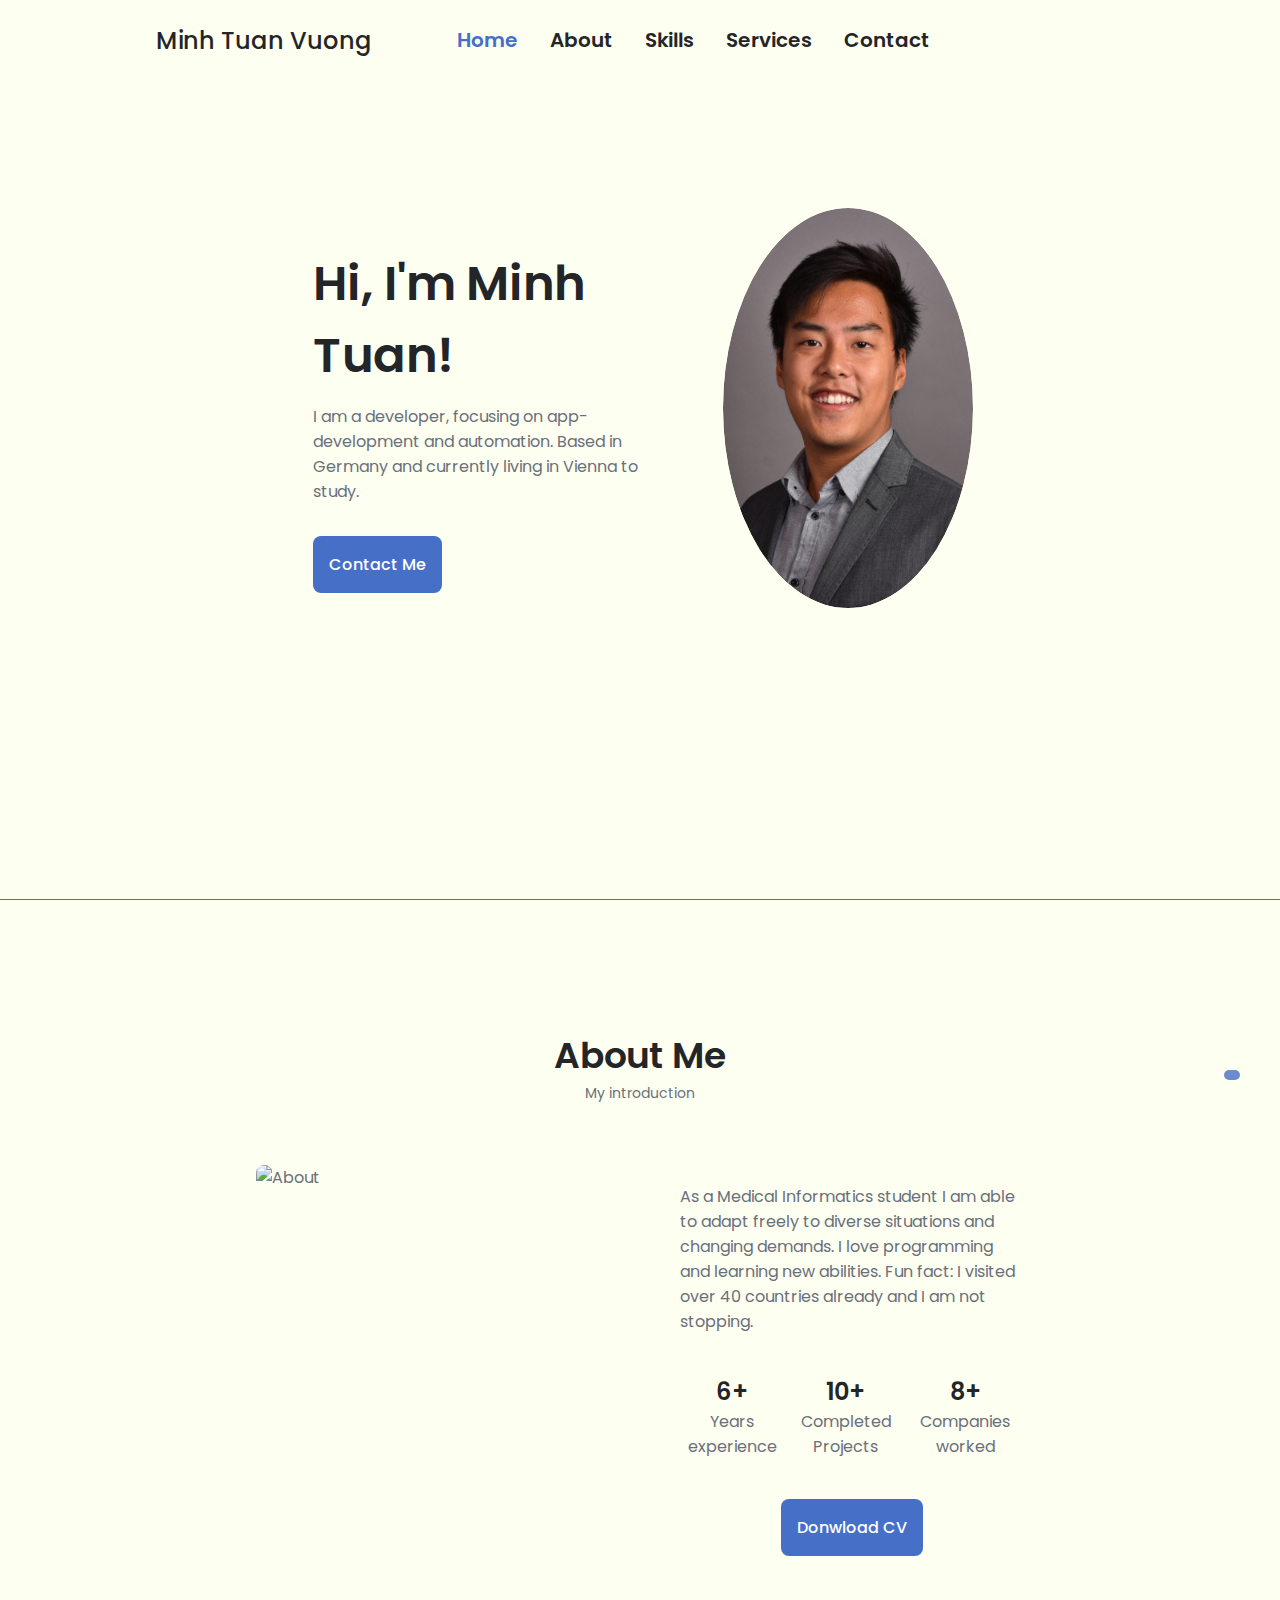
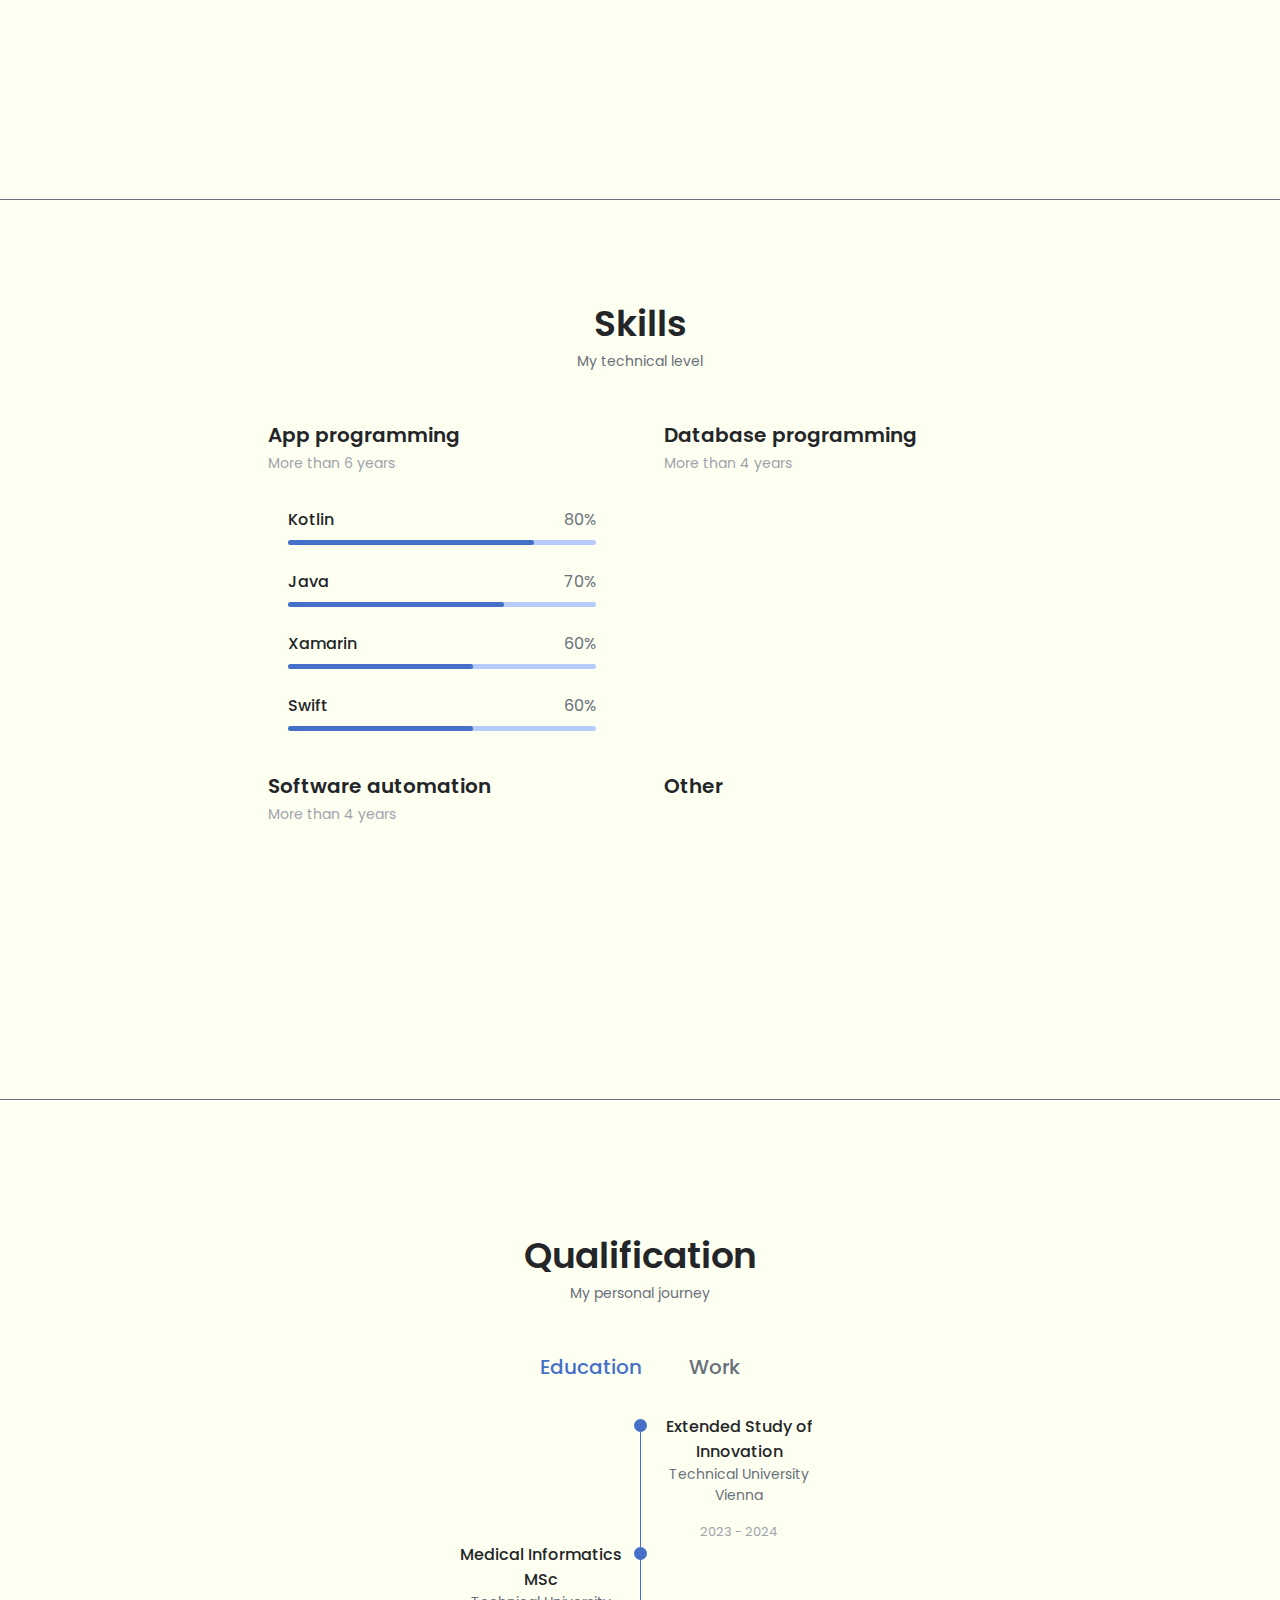
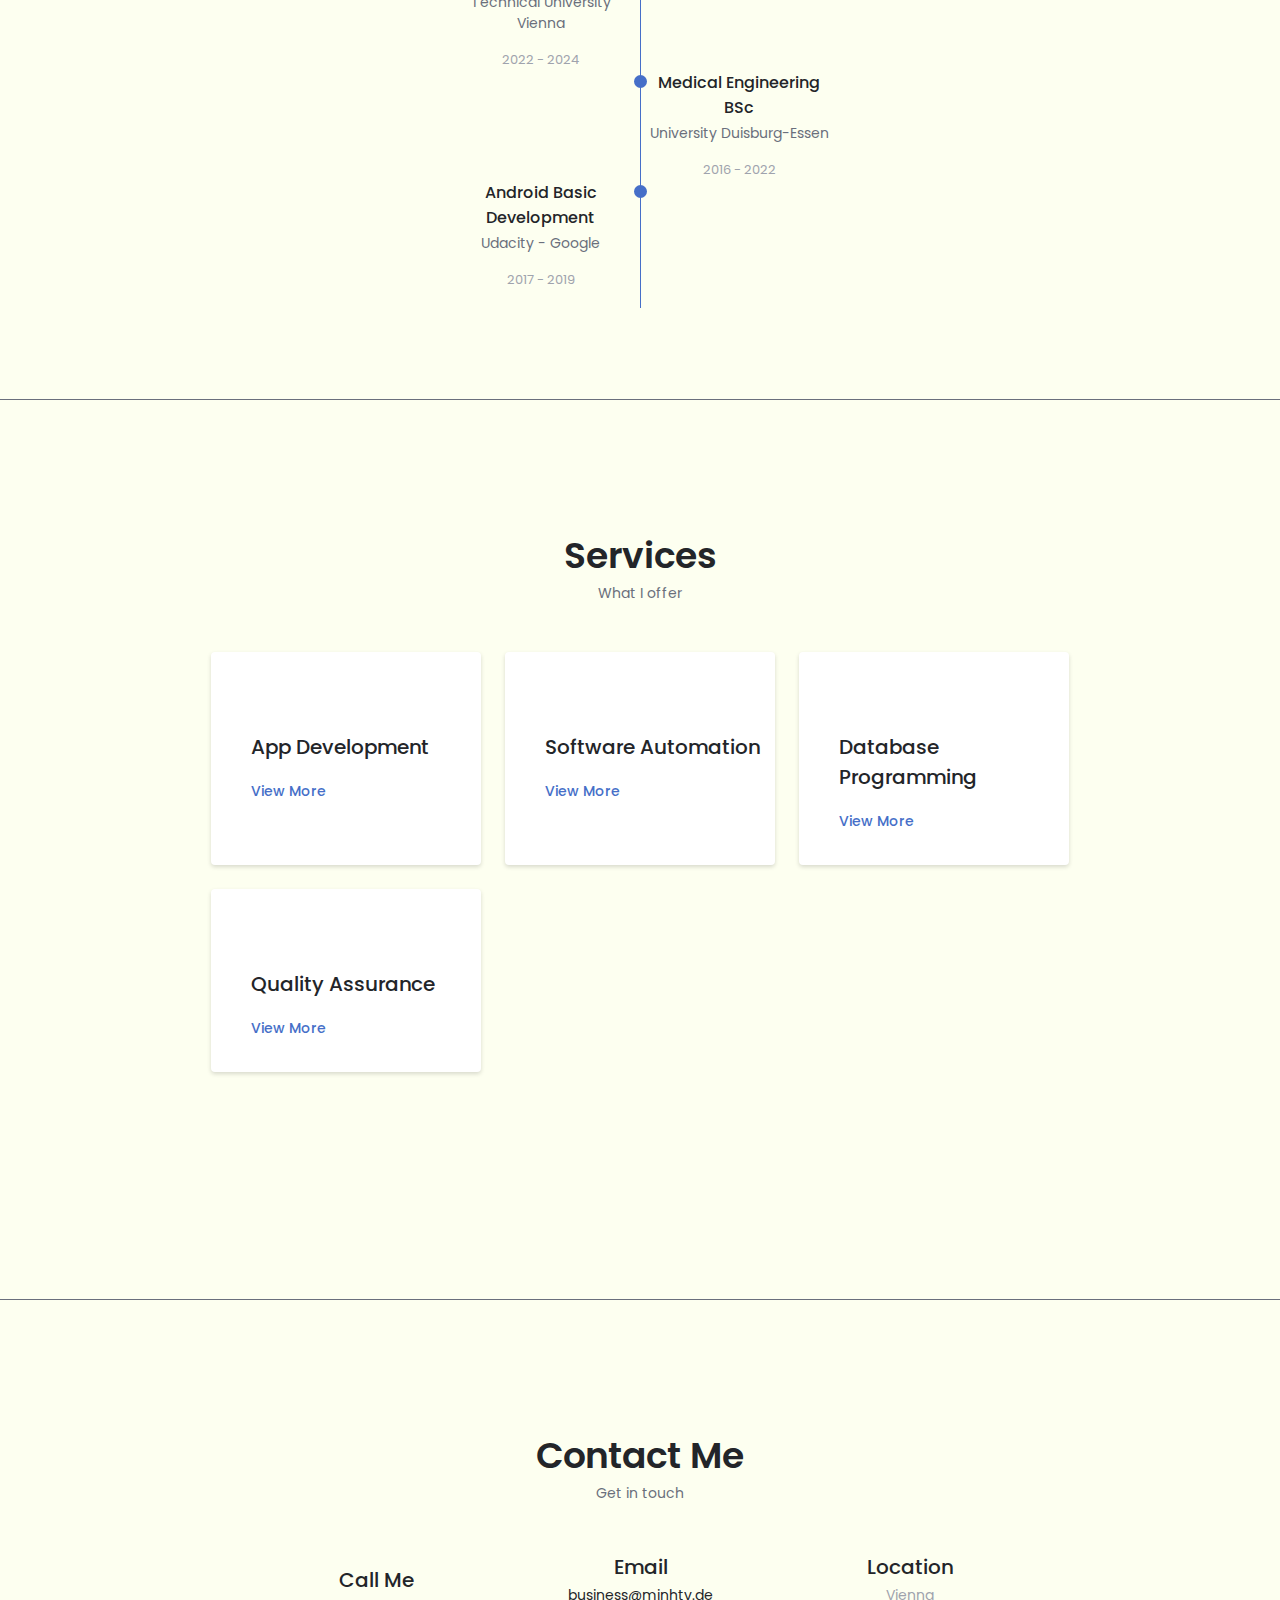
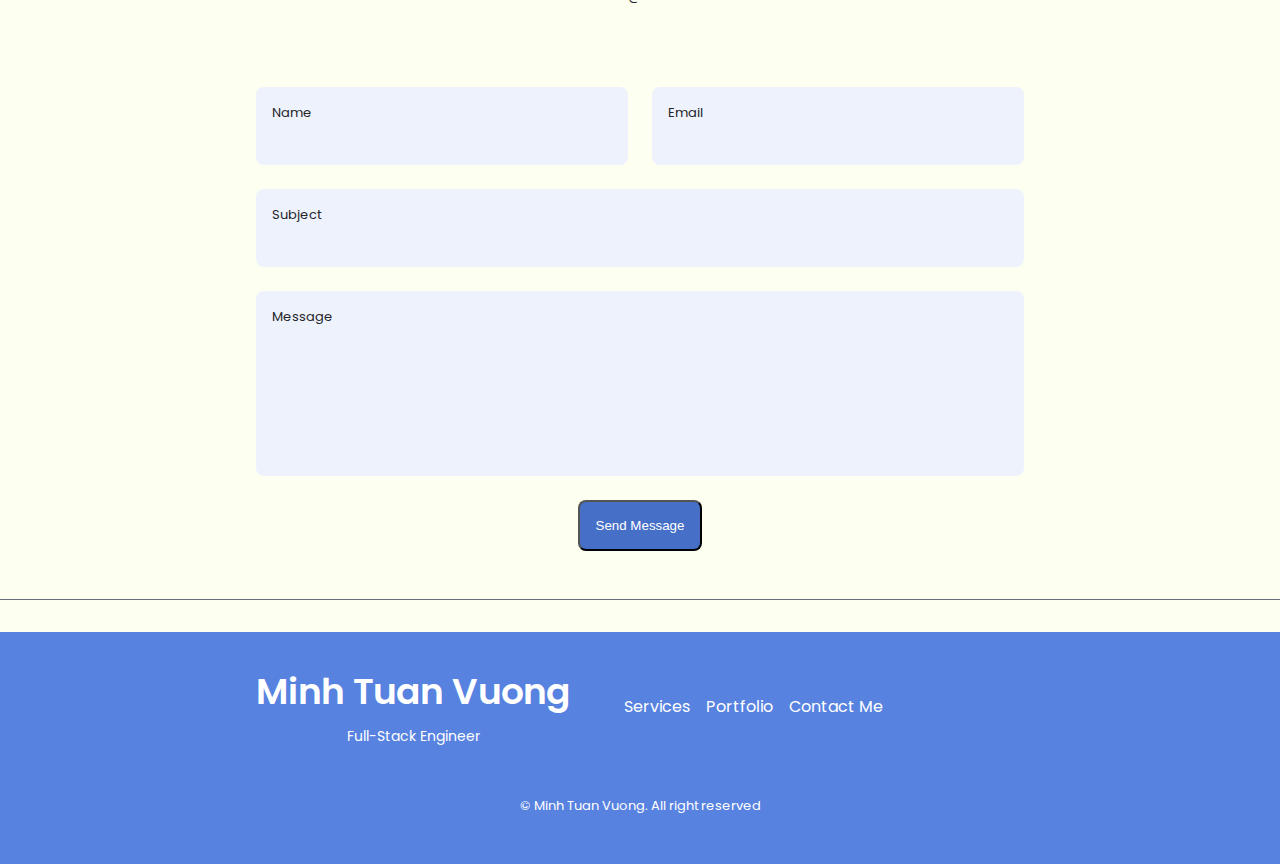
==== commit 556c0ca5: "add language listener, default german" ====
--- a/public/index.html
+++ b/public/index.html
@@ -1,5 +1,5 @@
 <!DOCTYPE html>
-<html lang="en">
+<html lang="de">
 
 <head>
     <meta charset="UTF-8">
@@ -21,54 +21,57 @@
     <!-- HEADER -->
     <header class="header" id="header">
         <nav class="nav container">
-            <a href="#" class="nav-logo">Minh Tuan Vuong</a>
+            <a href="#" class="nav-logo" data-i18n="nav_logo">Minh Tuan Vuong</a>
 
             <div class="nav-menu" id="nav-menu">
                 <ul class="nav-list grid">
                     <li class="nav-item">
-                        <a href="#home" class="nav-link active-link">
-                            <i class="fas fa-home nav-link-icon"></i> Home
-                        </a>
+                        <a href="#home" class="nav-link active-link" data-i18n="nav_home">Home</a>
                     </li>
                     <li class="nav-item">
-                        <a href="#about" class="nav-link">
-                            <i class="fas fa-user nav-link-icon"></i> About
-                        </a>
+                        <a href="#about" class="nav-link" data-i18n="nav_about">About</a>
                     </li>
                     <li class="nav-item">
-                        <a href="#skills" class="nav-link">
-                            <i class="fas fa-file-alt nav-link-icon"></i> Skills
-                        </a>
+                        <a href="#skills" class="nav-link" data-i18n="nav_skills">Skills</a>
                     </li>
                     <li class="nav-item">
-                        <a href="#services" class="nav-link">
-                            <i class="fas fa-briefcase nav-link-icon"></i> Services
-                        </a>
+                        <a href="#services" class="nav-link" data-i18n="nav_services">Services</a>
                     </li>
                     <li class="nav-item hidden">
-                        <a href="#portfolio" class="nav-link">
-                            <i class="fas fa-image nav-link-icon"></i> Portfolio
-                        </a>
+                        <a href="#portfolio" class="nav-link" data-i18n="nav_portfolio">Portfolio</a>
                     </li>
                     <li class="nav-item">
-                        <a href="#contact" class="nav-link">
-                            <i class="fas fa-envelope nav-link-icon"></i> Contact
-                        </a>
+                        <a href="#contact" class="nav-link" data-i18n="nav_contact">Contact</a>
                     </li>
                 </ul>
                 <i class="fas fa-times nav-close" id="nav-close"></i>
             </div>
             <div class="nav-btns">
-
-                <!-- Theme change button -->
-                <i class="fas fa-moon change-theme" id="theme-button"></i>
-
-                <div class="nav-toggle" id="nav-toggle">
-                    <i class="fas fa-qrcode"></i>
+                <div class="grid-container">
+                    <!-- Theme change button -->
+                    <i class="fas fa-moon change-theme" id="theme-button" data-i18n="theme_button"></i>
+
+                    <div class="nav-toggle" id="nav-toggle">
+                        <i class="fas fa-qrcode" data-i18n="nav_toggle"></i>
+                    </div>
+                    <!-- Language change button -->
+                    <div class="lang-menu">
+                        <div class="selected-lang">
+                        </div>
+                        <ul>
+                            <li>
+                                <a href="#" class="de" data-i18n="lang_german">German</a>
+                            </li>
+                            <li>
+                                <a href="" class="en" data-i18n="lang_english">English</a>
+                            </li>
+                        </ul>
+                    </div>
                 </div>
             </div>
         </nav>
     </header>
+
 
     <!-- MAIN -->
     <main class="main">
@@ -93,19 +96,21 @@
                         </div>
                     </div>
                     <div class="home-data">
-                        <h1 class="home-data-title">Hi, I'm Minh Tuan!</h1>
-                        <h3 class="home-data-subtitle"><span id="auto-type"></span></h3>
-                        <p class="home-data-description">I am a developer, focusing on app-development and automation. 
+                        <h1 class="home-data-title" data-i18n="home_title">Hi, I'm Minh Tuan!</h1>
+                        <h3 class="home-data-subtitle"> <span id="auto-type" data-i18n="home_subtitle"></span>
+                        </h3>
+                        <p class="home-data-description" data-i18n="home_description">
+                            I am a developer, focusing on app-development and automation.
                             Based in Germany and currently living in Vienna to study.
                         </p>
-                        <a href="#contact" class="button button-flex">
+                        <a href="#contact" class="button button-flex" data-i18n="home_contact">
                             Contact Me <i class="fab fa-telegram-plane button-icon"></i>
                         </a>
                     </div>
                 </div>
                 <div class="home-scroll">
                     <a href="#about" class="home-scroll-button button-flex">
-                        <span class="home-scroll-button-name">Scroll down</span>
+                        <span class="home-scroll-button-name" data-i18n="home_scroll">Scroll down</span>
                         <i class="fas fa-arrow-down home-scroll-button-arrow"></i>
                     </a>
                 </div>
@@ -124,16 +129,17 @@
 
         <!-- ABOUT -->
         <section class="about section" id="about">
-            <h2 class="section-title">About Me</h2>
-            <span class="section-subtitle">My introduction</span>
+            <h2 class="section-title" data-i18n="about_title">About Me</h2>
+            <span class="section-subtitle" data-i18n="about_subtitle">My introduction</span>
 
             <div class="about-container container grid">
                 <div class="about-container-img">
-                    <img src="img/about-pic.webp" alt="About" class="about-container-imgAlt" >
+                    <img src="img/about-pic.webp" alt="About" class="about-container-imgAlt">
                 </div>
 
                 <div class="about-container-data">
-                    <p class="about-container-data-description">As a Medical Informatics student I am able to
+                    <p class="about-container-data-description" data-i18n="about_description">
+                        As a Medical Informatics student I am able to
                         adapt freely to diverse situations
                         and changing demands. I love programming and learning new abilities.
                         Fun fact: I visited over 40 countries already and i am not stopping.
@@ -142,261 +148,261 @@
                     <div class="about-container-data-info">
                         <div>
                             <span class="about-container-data-info-title">6+</span>
-                            <span class="about-container-data-name">Years <br> experience</span>
+                            <span class="about-container-data-name" data-i18n="about_years_experience">Years <br>
+                                experience</span>
                         </div>
                         <div>
                             <span class="about-container-data-info-title">10+</span>
-                            <span class="about-container-data-name">Completed <br> projects</span>
+                            <span class="about-container-data-name" data-i18n="about_completed_projects">Completed <br>
+                                projects</span>
                         </div>
                         <div>
                             <span class="about-container-data-info-title">8+</span>
-                            <span class="about-container-data-name">Companies <br> worked</span>
+                            <span class="about-container-data-name" data-i18n="about_companies_worked">Companies <br>
+                                worked</span>
                         </div>
                     </div>
                     <div class="about-buttons">
-                        <a download="" href="pdf/Minh_Tuan Vuong_Resume.pdf" class="button button-flex">
+                        <a download="" href="pdf/Minh_Tuan Vuong_Resume.pdf" class="button button-flex"
+                            data-i18n="about_download_cv">
                             Download CV <i class="fas fa-download button-icon"></i>
                         </a>
                     </div>
                 </div>
             </div>
         </section>
-
         <!-- SKILLS -->
         <section class="skills section" id="skills">
-            <h2 class="section-title">Skills</h2>
-            <span class="section-subtitle">My technical level</span>
+            <h2 class="section-title" data-i18n="skills_title">Skills</h2>
+            <span class="section-subtitle" data-i18n="skills_subtitle">My technical level</span>
 
             <div class="skills-container container grid">
-                <!-- Top Row -->
-                <div>
-                    <!-- SKILLS 1 -->
-                    <div class="skills-container-content skills-open">
-
-                        <div class="skills-container-header">
-                            <i class="fas fa-code skills-icon"></i>
-                            <div>
-                                <h1 class="skills-title">App programming</h1>
-                                <span class="skills-subtitle">More than 6 years</span>
-                            </div>
-                            <i class="fas fa-angle-down skills-arrow"></i>
-                        </div>
-
-                        <div class="skills-list grid">
-
-                            <div class="skills-data">
-                                <div class="skills-titles">
-                                    <h3 class="skills-name">Kotlin</h3>
-                                    <span class="skills-number">80%</span>
-                                </div>
-                                <div class="skills-bar">
-                                    <span class="skills-percentage skills-kotlin"></span>
-                                </div>
-                            </div>
-
-                            <div class="skills-data">
-                                <div class="skills-titles">
-                                    <h3 class="skills-name">Java</h3>
-                                    <span class="skills-number">70%</span>
-                                </div>
-                                <div class="skills-bar">
-                                    <span class="skills-percentage skills-java"></span>
-                                </div>
-                            </div>
-
-                            <div class="skills-data">
-                                <div class="skills-titles">
-                                    <h3 class="skills-name">Xamarin</h3>
-                                    <span class="skills-number">60%</span>
-                                </div>
-                                <div class="skills-bar">
-                                    <span class="skills-percentage skills-xamarin"></span>
-                                </div>
-                            </div>
-
-                            <div class="skills-data">
-                                <div class="skills-titles">
-                                    <h3 class="skills-name">Swift</h3>
-                                    <span class="skills-number">60%</span>
-                                </div>
-                                <div class="skills-bar">
-                                    <span class="skills-percentage skills-swift"></span>
-                                </div>
-                            </div>
-                        </div>
-                    </div>
-                    <!-- SKILLS 2 -->
-                    <div class="skills-container-content skills-close">
-
-                        <div class="skills-container-header">
-                            <i class="fas fa-swatchbook skills-icon"></i>
-                            <div>
-                                <h1 class="skills-title">Database programming</h1>
-                                <span class="skills-subtitle">More than 4 years</span>
-                            </div>
-                            <i class="fas fa-angle-down skills-arrow"></i>
-                        </div>
-
-                        <div class="skills-list grid">
-
-                            <div class="skills-data">
-                                <div class="skills-titles">
-                                    <h3 class="skills-name">SQL</h3>
-                                    <span class="skills-number">60%</span>
-                                </div>
-                                <div class="skills-bar">
-                                    <span class="skills-percentage skills-sql"></span>
-                                </div>
-                            </div>
-
-                            <div class="skills-data">
-                                <div class="skills-titles">
-                                    <h3 class="skills-name">MySQL</h3>
-                                    <span class="skills-number">50%</span>
-                                </div>
-                                <div class="skills-bar">
-                                    <span class="skills-percentage skills-mysql"></span>
-                                </div>
-                            </div>
-
-                            <div class="skills-data">
-                                <div class="skills-titles">
-                                    <h3 class="skills-name">Postgres</h3>
-                                    <span class="skills-number">30%</span>
-                                </div>
-                                <div class="skills-bar">
-                                    <span class="skills-percentage skills-postgres"></span>
-                                </div>
-                            </div>
-                        </div>
-                    </div>
-                </div>
-                <div>
-                    <!-- SKILLS 3 -->
-                    <div class="skills-container-content skills-close">
-
-                        <div class="skills-container-header">
-                            <i class="fas fa-server skills-icon"></i>
-                            <div>
-                                <h1 class="skills-title">Software automation</h1>
-                                <span class="skills-subtitle">More than 4 years</span>
-                            </div>
-                            <i class="fas fa-angle-down skills-arrow"></i>
-                        </div>
-
-                        <div class="skills-list grid">
-
-                            <div class="skills-data">
-                                <div class="skills-titles">
-                                    <h3 class="skills-name">Python</h3>
-                                    <span class="skills-number">80%</span>
-                                </div>
-                                <div class="skills-bar">
-                                    <span class="skills-percentage skills-python"></span>
-                                </div>
-                            </div>
-
-                            <div class="skills-data">
-                                <div class="skills-titles">
-                                    <h3 class="skills-name">Selenium</h3>
-                                    <span class="skills-number">60%</span>
-                                </div>
-                                <div class="skills-bar">
-                                    <span class="skills-percentage skills-selenium"></span>
-                                </div>
-                            </div>
-
-                            <div class="skills-data">
-                                <div class="skills-titles">
-                                    <h3 class="skills-name">Ranorex</h3>
-                                    <span class="skills-number">60%</span>
-                                </div>
-                                <div class="skills-bar">
-                                    <span class="skills-percentage skills-ranorex"></span>
-                                </div>
-                            </div>
-
-                            <div class="skills-data">
-                                <div class="skills-titles">
-                                    <h3 class="skills-name">Jenkins</h3>
-                                    <span class="skills-number">40%</span>
-                                </div>
-                                <div class="skills-bar">
-                                    <span class="skills-percentage skills-jenkins"></span>
-                                </div>
-                            </div>
-                        </div>
-                    </div>
-                    <!-- SKILLS 4 -->
-                    <div class="skills-container-content skills-close">
-
-                        <div class="skills-container-header">
-                            <i class="fas fa-laptop skills-icon"></i>
-                            <div>
-                                <h1 class="skills-title">Other</h1>
-                                <!-- <span class="skills-subtitle">More than 10 years</span> -->
-                            </div>
-                            <i class="fas fa-angle-down skills-arrow"></i>
-                        </div>
-
-                        <div class="skills-list grid">
-
-                            <div class="skills-data">
-                                <div class="skills-titles">
-                                    <h3 class="skills-name">HTML,CSS</h3>
-                                    <span class="skills-number">60%</span>
-                                </div>
-                                <div class="skills-bar">
-                                    <span class="skills-percentage skills-html"></span>
-                                </div>
-                            </div>
-
-                            <div class="skills-data">
-                                <div class="skills-titles">
-                                    <h3 class="skills-name">Javascript</h3>
-                                    <span class="skills-number">40%</span>
-                                </div>
-                                <div class="skills-bar">
-                                    <span class="skills-percentage skills-js"></span>
-                                </div>
-                            </div>
-
-                            <div class="skills-data">
-                                <div class="skills-titles">
-                                    <h3 class="skills-name">Wordpress</h3>
-                                    <span class="skills-number">40%</span>
-                                </div>
-                                <div class="skills-bar">
-                                    <span class="skills-percentage skills-wordpress"></span>
-                                </div>
-                            </div>
-                            <div class="skills-data">
-                                <div class="skills-titles">
-                                    <h3 class="skills-name">C,C++</h3>
-                                    <span class="skills-number">40%</span>
-                                </div>
-                                <div class="skills-bar">
-                                    <span class="skills-percentage skills-c"></span>
-                                </div>
-                            </div>
-                        </div>
-                    </div>
-                </div>
-            </div>
+                <!-- SKILLS 1: App Programming -->
+                <div class="skills-container-content skills-open">
+                    <div class="skills-container-header">
+                        <i class="fas fa-code skills-icon"></i>
+                        <div>
+                            <h1 class="skills-title" data-i18n="skills_app_programming_title">App programming</h1>
+                            <span class="skills-subtitle" data-i18n="skills_app_programming_years">More than 6
+                                years</span>
+                        </div>
+                        <i class="fas fa-angle-down skills-arrow"></i>
+                    </div>
+
+                    <div class="skills-list grid">
+                        <div class="skills-data">
+                            <div class="skills-titles">
+                                <h3 class="skills-name">Kotlin</h3>
+                                <span class="skills-number">80%</span>
+                            </div>
+                            <div class="skills-bar">
+                                <span class="skills-percentage skills-kotlin"></span>
+                            </div>
+                        </div>
+
+                        <div class="skills-data">
+                            <div class="skills-titles">
+                                <h3 class="skills-name">Java</h3>
+                                <span class="skills-number">70%</span>
+                            </div>
+                            <div class="skills-bar">
+                                <span class="skills-percentage skills-java"></span>
+                            </div>
+                        </div>
+
+                        <div class="skills-data">
+                            <div class="skills-titles">
+                                <h3 class="skills-name">Xamarin</h3>
+                                <span class="skills-number">60%</span>
+                            </div>
+                            <div class="skills-bar">
+                                <span class="skills-percentage skills-xamarin"></span>
+                            </div>
+                        </div>
+
+                        <div class="skills-data">
+                            <div class="skills-titles">
+                                <h3 class="skills-name">Swift</h3>
+                                <span class="skills-number">60%</span>
+                            </div>
+                            <div class="skills-bar">
+                                <span class="skills-percentage skills-swift"></span>
+                            </div>
+                        </div>
+                    </div>
+                </div>
+
+                <!-- SKILLS 2: Database Programming -->
+                <div class="skills-container-content skills-close">
+                    <div class="skills-container-header">
+                        <i class="fas fa-swatchbook skills-icon"></i>
+                        <div>
+                            <h1 class="skills-title" data-i18n="skills_database_programming_title">Database programming
+                            </h1>
+                            <span class="skills-subtitle" data-i18n="skills_database_programming_years">More than 4
+                                years</span>
+                        </div>
+                        <i class="fas fa-angle-down skills-arrow"></i>
+                    </div>
+
+                    <div class="skills-list grid">
+                        <div class="skills-data">
+                            <div class="skills-titles">
+                                <h3 class="skills-name">SQL</h3>
+                                <span class="skills-number">60%</span>
+                            </div>
+                            <div class="skills-bar">
+                                <span class="skills-percentage skills-sql"></span>
+                            </div>
+                        </div>
+
+                        <div class="skills-data">
+                            <div class="skills-titles">
+                                <h3 class="skills-name">MySQL</h3>
+                                <span class="skills-number">50%</span>
+                            </div>
+                            <div class="skills-bar">
+                                <span class="skills-percentage skills-mysql"></span>
+                            </div>
+                        </div>
+
+                        <div class="skills-data">
+                            <div class="skills-titles">
+                                <h3 class="skills-name">Postgres</h3>
+                                <span class="skills-number">30%</span>
+                            </div>
+                            <div class="skills-bar">
+                                <span class="skills-percentage skills-postgres"></span>
+                            </div>
+                        </div>
+                    </div>
+                </div>
+
+                <!-- SKILLS 3: Software Automation -->
+                <div class="skills-container-content skills-close">
+                    <div class="skills-container-header">
+                        <i class="fas fa-server skills-icon"></i>
+                        <div>
+                            <h1 class="skills-title" data-i18n="skills_software_automation_title">Software automation
+                            </h1>
+                            <span class="skills-subtitle" data-i18n="skills_software_automation_years">More than 4
+                                years</span>
+                        </div>
+                        <i class="fas fa-angle-down skills-arrow"></i>
+                    </div>
+
+                    <div class="skills-list grid">
+                        <div class="skills-data">
+                            <div class="skills-titles">
+                                <h3 class="skills-name">Python</h3>
+                                <span class="skills-number">80%</span>
+                            </div>
+                            <div class="skills-bar">
+                                <span class="skills-percentage skills-python"></span>
+                            </div>
+                        </div>
+
+                        <div class="skills-data">
+                            <div class="skills-titles">
+                                <h3 class="skills-name">Selenium</h3>
+                                <span class="skills-number">60%</span>
+                            </div>
+                            <div class="skills-bar">
+                                <span class="skills-percentage skills-selenium"></span>
+                            </div>
+                        </div>
+
+                        <div class="skills-data">
+                            <div class="skills-titles">
+                                <h3 class="skills-name">Ranorex</h3>
+                                <span class="skills-number">60%</span>
+                            </div>
+                            <div class="skills-bar">
+                                <span class="skills-percentage skills-ranorex"></span>
+                            </div>
+                        </div>
+
+                        <div class="skills-data">
+                            <div class="skills-titles">
+                                <h3 class="skills-name">Jenkins</h3>
+                                <span class="skills-number">40%</span>
+                            </div>
+                            <div class="skills-bar">
+                                <span class="skills-percentage skills-jenkins"></span>
+                            </div>
+                        </div>
+                    </div>
+                </div>
+                <!-- SKILLS 4: Other Skills -->
+                <div class="skills-container-content skills-close">
+                    <div class="skills-container-header">
+                        <i class="fas fa-laptop skills-icon"></i>
+                        <div>
+                            <h1 class="skills-title" data-i18n="skills_other_title">Other</h1>
+                            <!-- Commented out subtitle does not need data-i18n -->
+                        </div>
+                        <i class="fas fa-angle-down skills-arrow"></i>
+                    </div>
+
+                    <div class="skills-list grid">
+                        <div class="skills-data">
+                            <div class="skills-titles">
+                                <h3 class="skills-name">HTML,CSS</h3>
+                                <span class="skills-number">60%</span>
+                            </div>
+                            <div class="skills-bar">
+                                <span class="skills-percentage skills-html"></span>
+                            </div>
+                        </div>
+
+                        <div class="skills-data">
+                            <div class="skills-titles">
+                                <h3 class="skills-name">Javascript</h3>
+                                <span class="skills-number">40%</span>
+                            </div>
+                            <div class="skills-bar">
+                                <span class="skills-percentage skills-js"></span>
+                            </div>
+                        </div>
+
+                        <div class="skills-data">
+                            <div class="skills-titles">
+                                <h3 class="skills-name">Wordpress</h3>
+                                <span class="skills-number">40%</span>
+                            </div>
+                            <div class="skills-bar">
+                                <span class="skills-percentage skills-wordpress"></span>
+                            </div>
+                        </div>
+
+                        <div class="skills-data">
+                            <div class="skills-titles">
+                                <h3 class="skills-name">C,C++</h3>
+                                <span class="skills-number">40%</span>
+                            </div>
+                            <div class="skills-bar">
+                                <span class="skills-percentage skills-c"></span>
+                            </div>
+                        </div>
+                    </div>
+                </div>
+
         </section>
 
         <!-- QUALIFICATION -->
         <section class="qualification section">
-            <h2 class="section-title">Qualification</h2>
-            <span class="section-subtitle">My personal journey</span>
+            <h2 class="section-title" data-i18n="qualification_title">Qualification</h2>
+            <span class="section-subtitle" data-i18n="qualification_subtitle">My personal journey</span>
 
             <div class="qualification-container container">
                 <div class="qualification-tabs">
-                    <div class="qualification-tabs-button button-flex qualification-active" data-target="#education">
+                    <div class="qualification-tabs-button button-flex qualification-active" data-target="#education"
+                        data-i18n="qualification_education_tab">
                         <i class="fas fa-graduation-cap qualification-icon"></i>
                         Education
                     </div>
-                    <div class="qualification-tabs-button button-flex" data-target="#work">
+                    <div class="qualification-tabs-button button-flex" data-target="#work"
+                        data-i18n="qualification_work_tab">
                         <i class="fas fa-briefcase qualification-icon"></i>
                         Work
                     </div>
@@ -406,83 +412,92 @@
                     <div class="qualification-content qualification-active" data-content id="education">
                         <!-- QUALIFICATION 1 -->
                         <div class="qualification-data">
+                            <!-- Left Column Empty -->
+                            <div></div>
+
+                            <div>
+                                <span class="qualification-rounder"></span>
+                                <span class="qualification-line"></span>
+                            </div>
+                            <div class="qualification-data-alt">
+                                <h3 class="qualification-title" data-i18n="qualification_study_innovation">Extended
+                                    Study of Innovation</h3>
+                                <span class="qualification-edu-subtitle" data-i18n="qualification_uni_vienna">Technical
+                                    University Vienna</span>
+                                <div class="qualification-calendar">
+                                    <i class="fas fa-calendar-alt"></i>
+                                    2023 - 2024
+                                </div>
+                            </div>
+                        </div>
+                        <!-- QUALIFICATION 2 -->
+                        <div class="qualification-data">
+                            <!-- Left Column -->
+                            <div class="qualification-data-alt">
+                                <h3 class="qualification-title" data-i18n="qualification_medical_informatics">Medical
+                                    Informatics MSc</h3>
+                                <span class="qualification-edu-subtitle" data-i18n="qualification_uni_vienna">Technical
+                                    University Vienna</span>
+                                <div class="qualification-calendar">
+                                    <i class="fas fa-calendar-alt"></i>
+                                    2022 - 2024
+                                </div>
+                            </div>
+                            <div>
+                                <span class="qualification-rounder"></span>
+                                <span class="qualification-line"></span>
+                            </div>
+                        </div>
+                        <!-- QUALIFICATION 3 -->
+                        <div class="qualification-data">
+                            <!-- Right Column Empty -->
+                            <div></div>
+
+                            <div>
+                                <span class="qualification-rounder"></span>
+                                <span class="qualification-line"></span>
+                            </div>
+
+                            <div class="qualification-data-alt">
+                                <h3 class="qualification-title" data-i18n="qualification_medical_engineering">Medical
+                                    Engineering BSc</h3>
+                                <span class="qualification-edu-subtitle"
+                                    data-i18n="qualification_uni_duisburg_essen">University Duisburg-Essen</span>
+                                <div class="qualification-calendar">
+                                    <i class="fas fa-calendar-alt"></i>
+                                    2016 - 2022
+                                </div>
+                            </div>
+                        </div>
+                        <!-- QUALIFICATION 4 -->
+                        <div class="qualification-data">
+                            <div class="qualification-data-alt">
+                                <h3 class="qualification-title" data-i18n="qualification_android_development">Android
+                                    Basic Development</h3>
+                                <span class="qualification-edu-subtitle"
+                                    data-i18n="qualification_udacity_google">Udacity - Google</span>
+                                <div class="qualification-calendar">
+                                    <i class="fas fa-calendar-alt"></i>
+                                    2017 - 2019
+                                </div>
+                            </div>
+
                             <!-- LEFT COLUMN-->
-                            <div></div>
-
-                            <div>
-                                <span class="qualification-rounder"></span>
-                                <span class="qualification-line"></span>
-                            </div>
-                            <div class="qualification-data-alt">
-                                <h3 class="qualification-title">Extended Study of Innovation</h3>
-                                <span class="qualification-edu-subtitle">Technical University Vienna</span>
-                                <div class="qualification-calendar">
-                                    <i class="fas fa-calendar-alt"></i>
-                                    2023 - 2024
-                                </div>
-                            </div>
-                        </div>
-                        <!-- QUALIFICATION 2 -->
-                        <div class="qualification-data">
-                            <!-- LEFT COLUMN-->
-                            <div class="qualification-data-alt">
-                                <h3 class="qualification-title">Medical Informatics MSc</h3>
-                                <span class="qualification-edu-subtitle">Technical University Vienna</span>
-                                <div class="qualification-calendar">
-                                    <i class="fas fa-calendar-alt"></i>
-                                    2022 - 2024
-                                </div>
-                            </div>
-                            <div>
-                                <span class="qualification-rounder"></span>
-                                <span class="qualification-line"></span>
-                            </div>
-                        </div>
-                        <!-- QUALIFICATION 3 -->
-                        <div class="qualification-data">
-                            <!-- RIGHT COLUMN-->
-                            <div></div>
-
-                            <div>
-                                <span class="qualification-rounder"></span>
-                                <span class="qualification-line"></span>
-                            </div>
-
-                            <div class="qualification-data-alt">
-                                <h3 class="qualification-title">Medical Engineering BSc</h3>
-                                <span class="qualification-edu-subtitle">University Duisburg-Essen </span>
-                                <div class="qualification-calendar">
-                                    <i class="fas fa-calendar-alt"></i>
-                                    2016 - 2022
-                                </div>
-                            </div>
-                        </div>
-                        <!-- QUALIFICATION 3 -->
-                        <div class="qualification-data">
-                            <div class="qualification-data-alt">
-                                <h3 class="qualification-title">Android Basic Development</h3>
-                                <span class="qualification-edu-subtitle">Udacity - Google</span>
-                                <div class="qualification-calendar">
-                                    <i class="fas fa-calendar-alt"></i>
-                                    2017 - 2019
-                                </div>
-                            </div>
-                            <!-- LEFT COLUMN-->
-                            <div>
-                                <span class="qualification-rounder"></span>
-                                <span class="qualification-line"></span>
-                            </div>
-                        </div>
-                    </div>
-
-                    <!-- QUALIFICATION CONTENT 2 -->
+                            <div>
+                                <span class="qualification-rounder"></span>
+                                <span class="qualification-line"></span>
+                            </div>
+                        </div>
+                    </div>
+
+                    <!-- QUALIFICATION CONTENT 2: Work Experience -->
                     <div class="qualification-content" data-content id="work">
                         <!-- QUALIFICATION 1 -->
                         <div class="qualification-data">
                             <div class="qualification-data-alt">
-                                <h3 class="qualification-title">Tutor App Development</h3>
-                                <span class="qualification-subtitle">Syntax Institut</span>
-                                <span class="qualification-subtitle2">Berlin, Germany</span>
+                                <h3 class="qualification-title" data-i18n="qualification_tutor_app_dev">Tutor App Development</h3>
+                                <span class="qualification-subtitle" data-i18n="qualification_syntax_institut">Syntax Institut</span>
+                                <span class="qualification-subtitle2" data-i18n="qualification_location_berlin">Berlin, Germany</span>
                                 <div class="qualification-calendar">
                                     <i class="fas fa-calendar-alt"></i>
                                     2022 - present
@@ -503,9 +518,11 @@
                             </div>
 
                             <div class="qualification-data-alt">
-                                <h3 class="qualification-title">Freelance Tester</h3>
-                                <span class="qualification-subtitle">Test.IO</span>
-                                <span class="qualification-subtitle2">Oberhausen, Germany</span>
+                                <h3 class="qualification-title" data-i18n="qualification_freelance_tester">Freelance
+                                    Tester</h3>
+                                <span class="qualification-subtitle" data-i18n="qualification_test_io">Test.IO</span>
+                                <span class="qualification-subtitle2"
+                                    data-i18n="qualification_location_oberhausen">Oberhausen, Germany</span>
                                 <div class="qualification-calendar">
                                     <i class="fas fa-calendar-alt"></i>
                                     2018 - 2020
@@ -515,9 +532,11 @@
                         <!-- QUALIFICATION 3 -->
                         <div class="qualification-data">
                             <div class="qualification-data-alt">
-                                <h3 class="qualification-title">Freelance Technician</h3>
-                                <span class="qualification-subtitle">Mila AG</span>
-                                <span class="qualification-subtitle2">Oberhausen, Germany</span>
+                                <h3 class="qualification-title" data-i18n="qualification_freelance_technician">Freelance
+                                    Technician</h3>
+                                <span class="qualification-subtitle" data-i18n="qualification_mila_ag">Mila AG</span>
+                                <span class="qualification-subtitle2"
+                                    data-i18n="qualification_location_oberhausen">Oberhausen, Germany</span>
                                 <div class="qualification-calendar">
                                     <i class="fas fa-calendar-alt"></i>
                                     2017 - 2019
@@ -538,9 +557,12 @@
                             </div>
 
                             <div class="qualification-data-alt">
-                                <h3 class="qualification-title">IT Consultant</h3>
-                                <span class="qualification-subtitle">EY IT Advisory Services</span>
-                                <span class="qualification-subtitle2">Linz, Austria</span>
+                                <h3 class="qualification-title" data-i18n="qualification_it_consultant">IT Consultant
+                                </h3>
+                                <span class="qualification-subtitle" data-i18n="qualification_ey_advisory">EY IT
+                                    Advisory Services</span>
+                                <span class="qualification-subtitle2" data-i18n="qualification_location_linz">Linz,
+                                    Austria</span>
                                 <div class="qualification-calendar">
                                     <i class="fas fa-calendar-alt"></i>
                                     2020 - 2021
@@ -550,9 +572,12 @@
                         <!-- QUALIFICATION 5 -->
                         <div class="qualification-data">
                             <div class="qualification-data-alt">
-                                <h3 class="qualification-title">Working Student Test Management</h3>
-                                <span class="qualification-subtitle">Aldi GmbH</span>
-                                <span class="qualification-subtitle2">Essen, Germany</span>
+                                <h3 class="qualification-title" data-i18n="qualification_student_test_mgmt">Working
+                                    Student Test Management</h3>
+                                <span class="qualification-subtitle" data-i18n="qualification_aldi_gmbh">Aldi
+                                    GmbH</span>
+                                <span class="qualification-subtitle2" data-i18n="qualification_location_essen">Mülheim,
+                                    Germany</span>
                                 <div class="qualification-calendar">
                                     <i class="fas fa-calendar-alt"></i>
                                     2020 - 2020
@@ -573,21 +598,28 @@
                             </div>
 
                             <div class="qualification-data-alt">
-                                <h3 class="qualification-title">Acoustic Engineer</h3>
-                                <span class="qualification-subtitle">GE Healthcare</span>
-                                <span class="qualification-subtitle2">Zipf, Austria</span>
+                                <h3 class="qualification-title" data-i18n="qualification_acoustic_engineer">Acoustic
+                                    Engineer</h3>
+                                <span class="qualification-subtitle" data-i18n="qualification_ge_healthcare">GE
+                                    Healthcare</span>
+                                <span class="qualification-subtitle2" data-i18n="qualification_location_zipf">Zipf,
+                                    Austria</span>
                                 <div class="qualification-calendar">
                                     <i class="fas fa-calendar-alt"></i>
                                     2019 - 2019
                                 </div>
                             </div>
                         </div>
+
                         <!-- QUALIFICATION 7 -->
                         <div class="qualification-data">
                             <div class="qualification-data-alt">
-                                <h3 class="qualification-title">IT Consultant</h3>
-                                <span class="qualification-subtitle">Act e.V</span>
-                                <span class="qualification-subtitle2">Essen, Germany</span>
+                                <h3 class="qualification-title" data-i18n="qualification_title_it_consultant_act">IT
+                                    Consultant</h3>
+                                <span class="qualification-subtitle" data-i18n="qualification_subtitle_act_ev">Act
+                                    e.V</span>
+                                <span class="qualification-subtitle2"
+                                    data-i18n="qualification_subtitle2_essen_germany">Essen, Germany</span>
                                 <div class="qualification-calendar">
                                     <i class="fas fa-calendar-alt"></i>
                                     2017 - 2019
@@ -598,31 +630,37 @@
                                 <span class="qualification-line"></span>
                             </div>
                         </div>
+
                         <!-- QUALIFICATION 8 -->
                         <div class="qualification-data">
                             <div></div>
-
-                            <div>
-                                <span class="qualification-rounder"></span>
-                                <span class="qualification-line"></span>
-                            </div>
-
-                            <div class="qualification-data-alt">
-                                <h3 class="qualification-title">Student Assistent</h3>
-                                <span class="qualification-subtitle">Edelhelfer GmbH</span>
-                                <span class="qualification-subtitle2">Mannheim, Germany</span>
+                            <div>
+                                <span class="qualification-rounder"></span>
+                                <span class="qualification-line"></span>
+                            </div>
+                            <div class="qualification-data-alt">
+                                <h3 class="qualification-title" data-i18n="qualification_title_student_assistant">
+                                    Student Assistent</h3>
+                                <span class="qualification-subtitle"
+                                    data-i18n="qualification_subtitle_edelhelfer_gmbh">Edelhelfer GmbH</span>
+                                <span class="qualification-subtitle2"
+                                    data-i18n="qualification_subtitle2_mannheim_germany">Mannheim, Germany</span>
                                 <div class="qualification-calendar">
                                     <i class="fas fa-calendar-alt"></i>
                                     2018 - 2019
                                 </div>
                             </div>
                         </div>
+
                         <!-- QUALIFICATION 9 -->
                         <div class="qualification-data">
                             <div class="qualification-data-alt">
-                                <h3 class="qualification-title">Android Developer</h3>
-                                <span class="qualification-subtitle">InterMedCon GmbH</span>
-                                <span class="qualification-subtitle2">Munster, Germany</span>
+                                <h3 class="qualification-title" data-i18n="qualification_title_android_developer">
+                                    Android Developer</h3>
+                                <span class="qualification-subtitle"
+                                    data-i18n="qualification_subtitle_intermedcon_gmbh">InterMedCon GmbH</span>
+                                <span class="qualification-subtitle2"
+                                    data-i18n="qualification_subtitle2_munster_germany">Munster, Germany</span>
                                 <div class="qualification-calendar">
                                     <i class="fas fa-calendar-alt"></i>
                                     2018 - 2019
@@ -633,25 +671,27 @@
                                 <span class="qualification-line"></span>
                             </div>
                         </div>
+
                         <!-- QUALIFICATION 10 -->
                         <div class="qualification-data">
                             <div></div>
-
-                            <div>
-                                <span class="qualification-rounder"></span>
-                                <span class="qualification-line"></span>
-                            </div>
-
-                            <div class="qualification-data-alt">
-                                <h3 class="qualification-title">Lecturer</h3>
-                                <span class="qualification-subtitle">Bildungsinstitut Ruhrschule</span>
-                                <span class="qualification-subtitle2">Essen, Germany</span>
+                            <div>
+                                <span class="qualification-rounder"></span>
+                                <span class="qualification-line"></span>
+                            </div>
+                            <div class="qualification-data-alt">
+                                <h3 class="qualification-title" data-i18n="qualification_title_lecturer">Lecturer</h3>
+                                <span class="qualification-subtitle"
+                                    data-i18n="qualification_subtitle_ruhrschule">Bildungsinstitut Ruhrschule</span>
+                                <span class="qualification-subtitle2"
+                                    data-i18n="qualification_subtitle2_essen_germany">Essen, Germany</span>
                                 <div class="qualification-calendar">
                                     <i class="fas fa-calendar-alt"></i>
                                     2018 - 2019
                                 </div>
                             </div>
                         </div>
+
                     </div>
                 </div>
             </div>
@@ -659,41 +699,43 @@
 
         <!-- SERVICES -->
         <section class="services section" id="services">
-            <h2 class="section-title">Services</h2>
-            <span class="section-subtitle">What I offer</span>
+            <h2 class="section-title" data-i18n="services_title">Services</h2>
+            <span class="section-subtitle" data-i18n="services_subtitle">What I offer</span>
 
             <div class="services-container container grid">
                 <!-- SERVICES 1: App Development -->
                 <div class="services-content">
                     <div>
                         <i class="fas fa-mobile-alt services-icon"></i>
-                        <h3 class="services-title">App<br>Development</h3>
-                    </div>
-
-                    <span class="button button-flex button-small button-link services-button">
+                        <h3 class="services-title" data-i18n="services_app_dev_title">App<br>Development</h3>
+                    </div>
+
+                    <span class="button button-flex button-small button-link services-button"
+                        data-i18n="services_view_more">
                         View More
                         <i class="fas fa-arrow-right button-icon"></i>
                     </span>
 
                     <div class="services-modal">
                         <div class="services-modal-content">
-                            <h4 class="services-modal-title">App Development</h4>
+                            <h4 class="services-modal-title" data-i18n="services_app_dev_modal_title">App Development
+                            </h4>
                             <i class="fas fa-times services-modal-close"></i>
 
                             <div class="services-modal-services grid">
-                                <li class="services-modal-service">
+                                <li class="services-modal-service" data-i18n="services_app_dev_mobile">
                                     <i class="far fa-check-circle services-modal-icon"></i>
                                     <p>Development of mobile applications in Java, Kotlin, Xamarin, and Swift.</p>
                                 </li>
-                                <li class="services-modal-service">
+                                <li class="services-modal-service" data-i18n="services_app_dev_ui">
                                     <i class="far fa-check-circle services-modal-icon"></i>
                                     <p>Building user-friendly interfaces for enhanced user experience.</p>
                                 </li>
-                                <li class="services-modal-service">
+                                <li class="services-modal-service" data-i18n="services_app_dev_backend">
                                     <i class="far fa-check-circle services-modal-icon"></i>
                                     <p>Integration of back-end services and databases for robust app functionality.</p>
                                 </li>
-                                <li class="services-modal-service">
+                                <li class="services-modal-service" data-i18n="services_app_dev_publication">
                                     <i class="far fa-check-circle services-modal-icon"></i>
                                     <p>Preparation and support for app publication on various platforms.</p>
                                 </li>
@@ -705,25 +747,28 @@
                 <div class="services-content">
                     <div>
                         <i class="fas fa-robot services-icon"></i>
-                        <h3 class="services-title">Software<br>Automation</h3>
-                    </div>
-
-                    <span class="button button-flex button-small button-link services-button">
+                        <h3 class="services-title" data-i18n="services_software_automation_title">Software<br>Automation
+                        </h3>
+                    </div>
+
+                    <span class="button button-flex button-small button-link services-button"
+                        data-i18n="services_view_more">
                         View More
                         <i class="fas fa-arrow-right button-icon"></i>
                     </span>
 
                     <div class="services-modal">
                         <div class="services-modal-content">
-                            <h4 class="services-modal-title">Software Automation</h4>
+                            <h4 class="services-modal-title" data-i18n="services_software_automation_modal_title">
+                                Software Automation</h4>
                             <i class="fas fa-times services-modal-close"></i>
 
                             <div class="services-modal-services grid">
-                                <li class="services-modal-service">
+                                <li class="services-modal-service" data-i18n="services_automation_python">
                                     <i class="far fa-check-circle services-modal-icon"></i>
                                     <p>Expertise in Python for developing automation scripts and tools.</p>
                                 </li>
-                                <li class="services-modal-service">
+                                <li class="services-modal-service" data-i18n="services_automation_tools">
                                     <i class="far fa-check-circle services-modal-icon"></i>
                                     <p>Proficient in automation tools like Selenium, Ranorex, and Jenkins for
                                         streamlined workflows.</p>
@@ -732,29 +777,33 @@
                         </div>
                     </div>
                 </div>
+
                 <!-- SERVICES 3: Database Programming -->
                 <div class="services-content">
                     <div>
                         <i class="fas fa-database services-icon"></i>
-                        <h3 class="services-title">Database<br>Programming</h3>
-                    </div>
-
-                    <span class="button button-flex button-small button-link services-button">
+                        <h3 class="services-title" data-i18n="services_database_programming_title">
+                            Database<br>Programming</h3>
+                    </div>
+
+                    <span class="button button-flex button-small button-link services-button"
+                        data-i18n="services_view_more">
                         View More
                         <i class="fas fa-arrow-right button-icon"></i>
                     </span>
 
                     <div class="services-modal">
                         <div class="services-modal-content">
-                            <h4 class="services-modal-title">Database Programming</h4>
+                            <h4 class="services-modal-title" data-i18n="services_database_programming_modal_title">
+                                Database Programming</h4>
                             <i class="fas fa-times services-modal-close"></i>
 
                             <div class="services-modal-services grid">
-                                <li class="services-modal-service">
+                                <li class="services-modal-service" data-i18n="services_database_sql">
                                     <i class="far fa-check-circle services-modal-icon"></i>
                                     <p>Development and management of SQL, MySQL, and PostgreSQL databases.</p>
                                 </li>
-                                <li class="services-modal-service">
+                                <li class="services-modal-service" data-i18n="services_database_custom_solutions">
                                     <i class="far fa-check-circle services-modal-icon"></i>
                                     <p>Custom database solutions for efficient data handling and storage.</p>
                                 </li>
@@ -763,49 +812,51 @@
                     </div>
                 </div>
 
-                    <!-- SERVICES 4: Software/Hardware Testing -->
-                    <div class="services-content">
-                        <div>
-                            <i class="fas fa-tools services-icon"></i>
-                            <h3 class="services-title">Quality<br>Assurance</h3>
-                        </div>
-
-                        <span class="button button-flex button-small button-link services-button">
-                            View More
-                            <i class="fas fa-arrow-right button-icon"></i>
-                        </span>
-
-                        <div class="services-modal">
-                            <div class="services-modal-content">
-                                <h4 class="services-modal-title">Software/Hardware Testing</h4>
-                                <i class="fas fa-times services-modal-close"></i>
-
-                                <div class="services-modal-services grid">
-                                    <li class="services-modal-service">
-                                        <i class="far fa-check-circle services-modal-icon"></i>
-                                        <p>Expert testing of software applications for functionality, performance, and
-                                            security.</p>
-                                    </L>
-                                    <li class="services-modal-service">
-                                        <i class="far fa-check-circle services-modal-icon"></i>
-                                        <p>Rigorous hardware testing to ensure durability and performance under various
-                                            conditions.</p>
-                                    </li>
-                                    <li class="services-modal-service">
-                                        <i class="far fa-check-circle services-modal-icon"></i>
-                                        <p>Quality assurance to meet industry standards for both software and hardware
-                                            products.</p>
-                                    </li>
-                                    <li class="services-modal-service">
-                                        <i class="far fa-check-circle services-modal-icon"></i>
-                                        <p>Utilization of the latest testing tools and methodologies for comprehensive
-                                            analysis.</p>
-                                    </li>
-                                </div>
-                            </div>
-                        </div>
-                    </div>
-            </div>
+                <!-- SERVICES 4: Software/Hardware Testing -->
+                <div class="services-content">
+                    <div>
+                        <i class="fas fa-tools services-icon"></i>
+                        <h3 class="services-title" data-i18n="services_quality_assurance_title">Quality<br>Assurance
+                        </h3>
+                    </div>
+
+                    <span class="button button-flex button-small button-link services-button"
+                        data-i18n="services_view_more">
+                        View More
+                        <i class="fas fa-arrow-right button-icon"></i>
+                    </span>
+
+                    <div class="services-modal">
+                        <div class="services-modal-content">
+                            <h4 class="services-modal-title" data-i18n="services_quality_assurance_modal_title">
+                                Software/Hardware Testing</h4>
+                            <i class="fas fa-times services-modal-close"></i>
+
+                            <div class="services-modal-services grid">
+                                <li class="services-modal-service" data-i18n="services_testing_software_applications">
+                                    <i class="far fa-check-circle services-modal-icon"></i>
+                                    <p>Expert testing of software applications for functionality, performance, and
+                                        security.</p>
+                                </li>
+                                <li class="services-modal-service" data-i18n="services_testing_hardware_durability">
+                                    <i class="far fa-check-circle services-modal-icon"></i>
+                                    <p>Rigorous hardware testing to ensure durability and performance under various
+                                        conditions.</p>
+                                </li>
+                                <li class="services-modal-service" data-i18n="services_testing_quality_assurance">
+                                    <i class="far fa-check-circle services-modal-icon"></i>
+                                    <p>Quality assurance to meet industry standards for both software and hardware
+                                        products.</p>
+                                </li>
+                                <li class="services-modal-service" data-i18n="services_testing_latest_tools">
+                                    <i class="far fa-check-circle services-modal-icon"></i>
+                                    <p>Utilization of the latest testing tools and methodologies for comprehensive
+                                        analysis.</p>
+                                </li>
+                            </div>
+                        </div>
+                    </div>
+                </div>
         </section>
 
 
@@ -968,72 +1019,69 @@
 
         <!-- CONTACT ME -->
         <section class="contact section" id="contact">
-            <h2 class="section-title">Contact Me</h2>
-            <span class="section-subtitle">Get in touch</span>
+            <h2 class="section-title" data-i18n="contact_title">Contact Me</h2>
+            <span class="section-subtitle" data-i18n="contact_subtitle">Get in touch</span>
 
             <div class="contact-container container grid">
                 <div class="contact-items">
                     <div class="contact-information">
                         <i class="fas fa-phone contact-icon"></i>
-
                         <div>
-                            <h3 class="contact-title">Call Me</h3>
-                            <span class="contact-subtitle"><a class="contact-link" href="tel:+4915168809435">+49 1516
-                                    8809435</a></span>
+                            <h3 class="contact-title" data-i18n="contact_call_me">Call Me</h3>
+                            <span class="contact-subtitle"><a class="contact-link" href="tel:+4915168809435"
+                                    data-i18n="contact_phone_number">+49 1516 8809435</a></span>
                         </div>
                     </div>
                     <div class="contact-information">
                         <i class="far fa-envelope contact-icon"></i>
-
                         <div>
-                            <h3 class="contact-title">Email</h3>
-                            <span class="contact-subtitle"><a class="contact-link"
-                                    href="mailto:business@minhtv.de">business@minhtv.de</a></span>
+                            <h3 class="contact-title" data-i18n="contact_email">Email</h3>
+                            <span class="contact-subtitle"><a class="contact-link" href="mailto:business@minhtv.de"
+                                    data-i18n="contact_email_address">business@minhtv.de</a></span>
                         </div>
                     </div>
                     <div class="contact-information">
                         <i class="fas fa-map-marker-alt contact-icon"></i>
-
                         <div>
-                            <h3 class="contact-title">Location</h3>
-                            <span class="contact-subtitle">Vienna</span>
-                        </div>
-                    </div>
-                </div>
-
-                <form method="POST" action="https://formsubmit.co/7f0a0d290963060dc1ae551a63ff3e88" class="contact-form grid">
+                            <h3 class="contact-title" data-i18n="contact_location">Location</h3>
+                            <span class="contact-subtitle" data-i18n="contact_location_city">Vienna</span>
+                        </div>
+                    </div>
+                </div>
+
+                <form method="POST" action="https://formsubmit.co/7f0a0d290963060dc1ae551a63ff3e88"
+                    class="contact-form grid">
                     <div class="contact-inputs grid">
                         <div class="contact-content">
-                            <label for="fullname" class="contact-label">Name</label>
+                            <label for="fullname" class="contact-label" data-i18n="contact_label_name">Name</label>
                             <input id="fullname" name="Fullname" type="text" autocomplete="name" class="contact-input">
                         </div>
                         <div class="contact-content">
-                            <label for="email" class="contact-label">Email</label>
+                            <label for="email" class="contact-label" data-i18n="contact_label_email">Email</label>
                             <input id="email" name="email" type="email" autocomplete="email" class="contact-input">
                         </div>
                     </div>
                     <div class="grid">
                         <div class="contact-content">
-                            <label for="subject" class="contact-label">Subject</label>
+                            <label for="subject" class="contact-label" data-i18n="contact_label_subject">Subject</label>
                             <input id="subject" name="Subject" type="text" class="contact-input">
                         </div>
                         <div class="contact-content">
-                            <label for="message" class="contact-label">Message</label>
-                            <textarea id="message" name="Message" style="resize: none;" rows="5" class="contact-input"></textarea>
-                        </div>
-                    </div>
-                    <input type="hidden" name="_next" value="https://minh-tuan-vuong.de/thanks.html">
-                    <input type="hidden" name="_replyto" value="email">
-                    <input type="hidden" name="_autoresponse" value="your custom message">
-                    <input type="hidden" name="_template" value="table">
+                            <label for="message" class="contact-label" data-i18n="contact_label_message">Message</label>
+                            <textarea id="message" name="Message" style="resize: none;" rows="5"
+                                class="contact-input"></textarea>
+                        </div>
+                    </div>
+                    <!-- Hidden inputs and submit button -->
                     <div class="contact-button">
-                        <button type="submit" class="button button-flex"> Send Message <i class="fab fa-telegram-plane button-icon"></i></button>
+                        <button type="submit" class="button button-flex" data-i18n="contact_button_send">Send Message<i
+                                class="fab fa-telegram-plane button-icon"></i></button>
                     </div>
                 </form>
-                
             </div>
         </section>
     </main>
+
 
     <!-- FOOTER -->
     <footer class="footer">
@@ -1041,36 +1089,36 @@
             <div class="footer-container container grid">
                 <div class="footer-texts">
                     <h1 class="footer-title">Minh Tuan Vuong</h1>
-                    <span class="footer-subtitle">Full-Stack Engineer</span>
+                    <span class="footer-subtitle" data-i18n="footer_subtitle">Full-Stack Engineer</span>
                 </div>
 
                 <ul class="footer-links">
                     <li>
-                        <a href="#services" class="footer-link">Services</a>
+                        <a href="#services" class="footer-link" data-i18n="footer_link_services">Services</a>
                     </li>
                     <li>
-                        <a href="#portfolio" class="footer-link">Portfolio</a>
+                        <a href="#portfolio" class="footer-link" data-i18n="footer_link_portfolio">Portfolio</a>
                     </li>
                     <li>
-                        <a href="#contact" class="footer-link">Contact Me</a>
+                        <a href="#contact" class="footer-link" data-i18n="footer_link_contact">Contact Me</a>
                     </li>
                 </ul>
                 <div class="footer-socials">
                     <a href="https://www.linkedin.com/in/minhtv/" target="_blank" class="home-social-icon">
-                        <i class="fab fa-linkedin-in footer-social""></i>
-                        </a>
-                        <a href=" https://www.xing.com/profile/MinhTuan_Vuong/" target="_blank"
-                            class="home-social-icon">
-                            <i class="fab fa-xing footer-social""></i>
-                        </a>
-                        <a href=" https://github.com/MinhMTV" target="_blank" class="home-social-icon">
-                                <i class="fab fa-github footer-social""></i>
-                        </a>
+                        <i class="fab fa-linkedin-in footer-social"></i>
+                    </a>
+                    <a href="https://www.xing.com/profile/MinhTuan_Vuong/" target="_blank" class="home-social-icon">
+                        <i class="fab fa-xing footer-social"></i>
+                    </a>
+                    <a href="https://github.com/MinhMTV" target="_blank" class="home-social-icon">
+                        <i class="fab fa-github footer-social"></i>
+                    </a>
                 </div>
             </div>
-            <p class=" footer-copy">&#169; Minh Tuan Vuong. All right reserved</p>
-                </div>
+            <p class="footer-copy" >&#169; Minh Tuan Vuong. All right reserved</p>
+        </div>
     </footer>
+
 
     <!-- SCROLL TOP -->
     <a href="#" class="scrollup" id="scroll-up">
--- a/public/css/styles.css
+++ b/public/css/styles.css
@@ -1,5 +1,7 @@
 /* GOOGLE FONTS */
 @import url("https://fonts.googleapis.com/css2?family=Poppins:wght@400;500;600&display=swap");
+@import url('https://fonts.googleapis.com/css2?family=Didact+Gothic&display=swap');
+@import url('https://cdnjs.cloudflare.com/ajax/libs/normalize/8.0.1/normalize.css');
 
 :root {
   --header-height: 3rem;
@@ -77,6 +79,110 @@
   --scroll-thumb-color: hsl(var(--hue-color), 12%, 36%);
 }
 
+
+
+.lang-menu {
+    width: 100px;
+    display: flex;
+    text-align: center;
+    font-weight: bold;
+    position: relative;
+    margin-left: 10px;
+}
+.lang-menu .selected-lang {
+  display: flex;
+  align-items: center;
+  justify-content: center;
+  width: 32px;
+  height: 32px;
+  cursor: pointer;
+  background-size: cover;
+  background-position: center;
+  background-repeat: no-repeat;
+}
+
+/* .lang-menu .selected-lang:before {
+    content: '';
+    display: flex;
+    width: 32px;
+    height: 32px;
+    background-size: contain;
+    background-repeat: no-repeat;
+} */
+
+.lang-menu ul {
+    margin: 0;
+    padding: 0;
+    display: none;
+    background-color: #fff;
+    border: 1px solid #f8f8f8;
+    position: absolute;
+    top: 100%;
+    right: 0px;
+    width: 125px;
+    border-radius: 5px;
+    box-shadow: 0px 1px 10px rgba(0,0,0,0.2);
+}
+
+.grid-container{
+  display: flex;
+  align-items: center;
+}
+
+.lang-menu ul li {
+  list-style: none;
+  text-align: left;
+  display: flex;
+  justify-content: space-between;
+}
+
+.lang-menu ul li a {
+  text-decoration: none;
+  width: 125px;
+  padding: 5px 10px;
+  display: block;
+}
+
+.lang-menu ul li:hover {
+  background-color: #f2f2f2;
+}
+
+.lang-menu ul li a:before {
+content: '';
+display: inline-block;
+width: 25px;
+height: 25px;
+margin-right: 10px;
+vertical-align: middle; /* This ensures that the icon aligns with the text vertically */
+background-size: contain;
+background-repeat: no-repeat;
+}
+
+.de:before {
+    background-image: url(https://img.icons8.com/color/48/germany.png);
+}
+
+.en:before {
+    background-image: url(https://img.icons8.com/color/48/great-britain.png);
+}
+
+
+.lang-menu:hover ul {
+    display: block;
+}
+
+
+
+
+
+
+
+
+
+
+
+
+
 /* hide content */
 .hidden {
   display: none !important;
@@ -126,12 +232,14 @@
 .nav-btns {
   display: flex;
   align-items: center;
+  justify-content: center;
 }
 
 .nav-btns .change-theme {
   font-size: 1.25rem;
   color: var(--title-color);
   margin-right: var(--mb-1);
+  display: flex;
   cursor: pointer;
 }
 
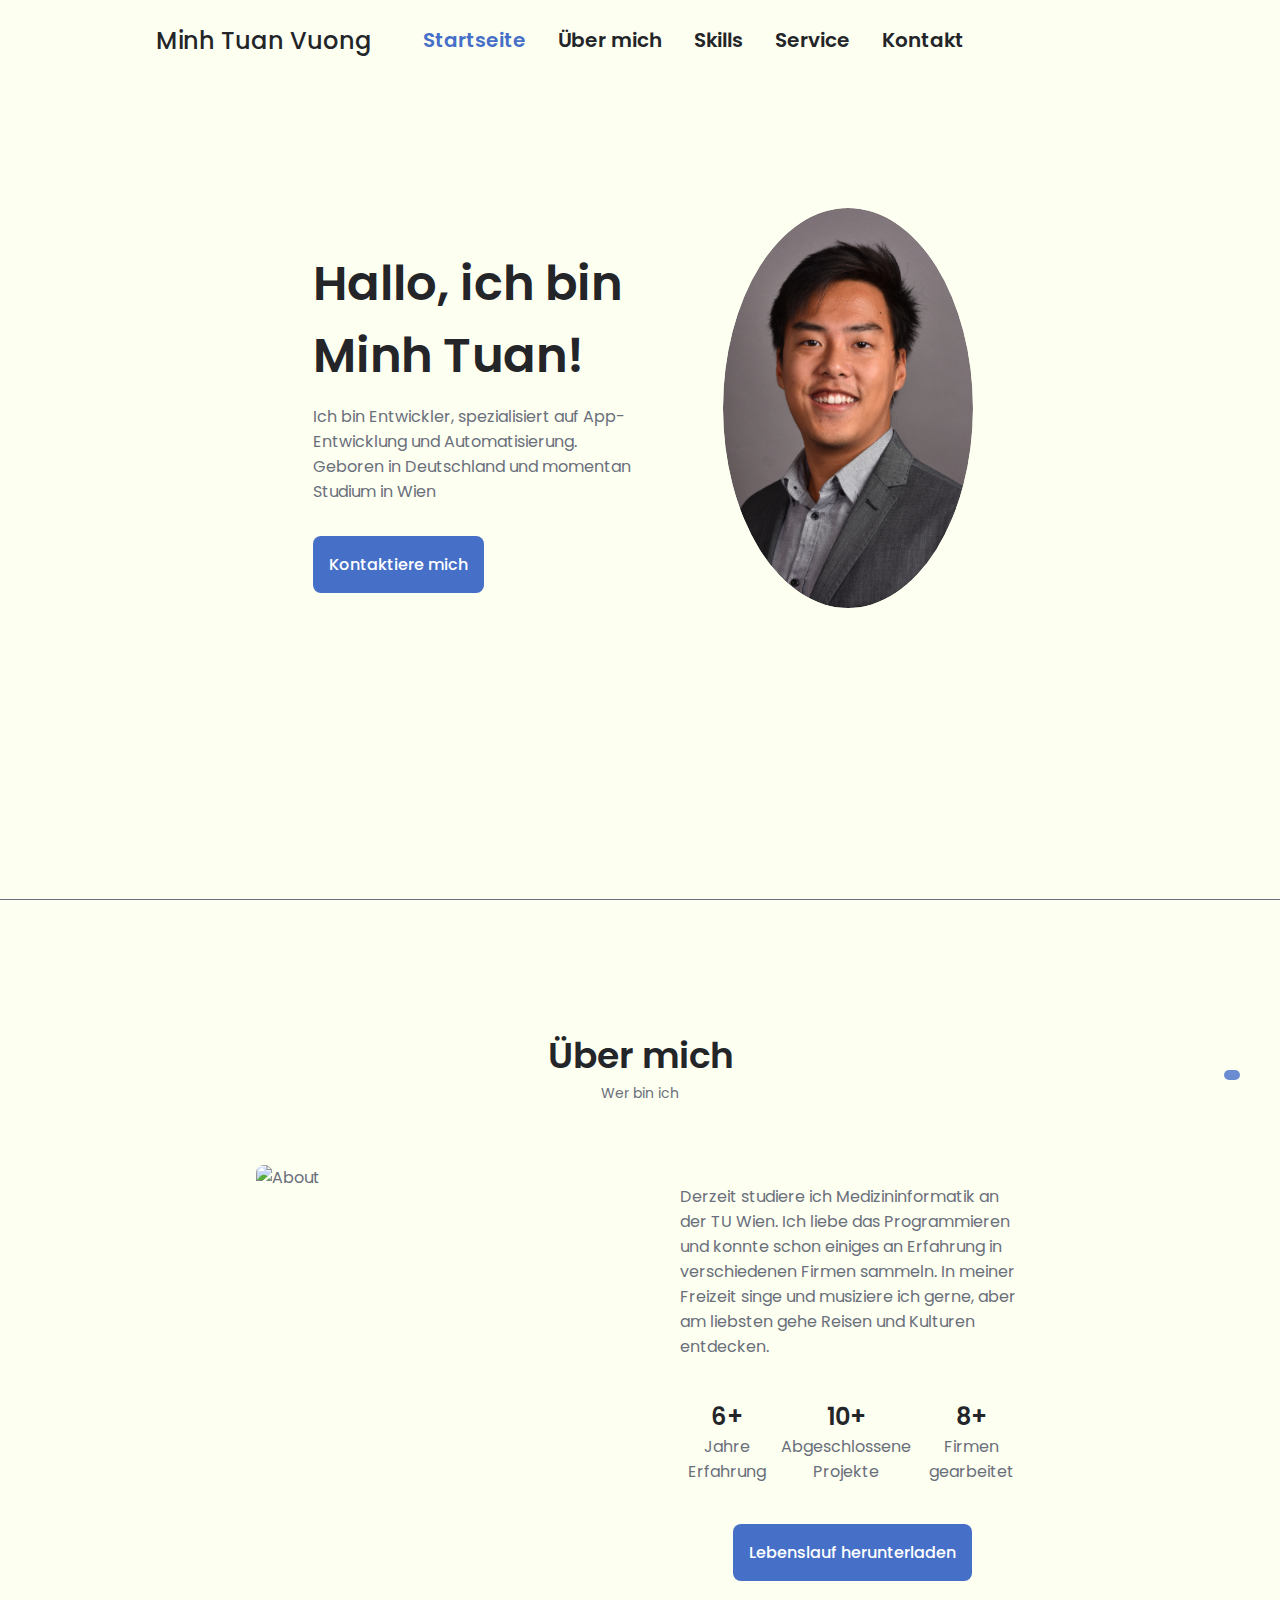
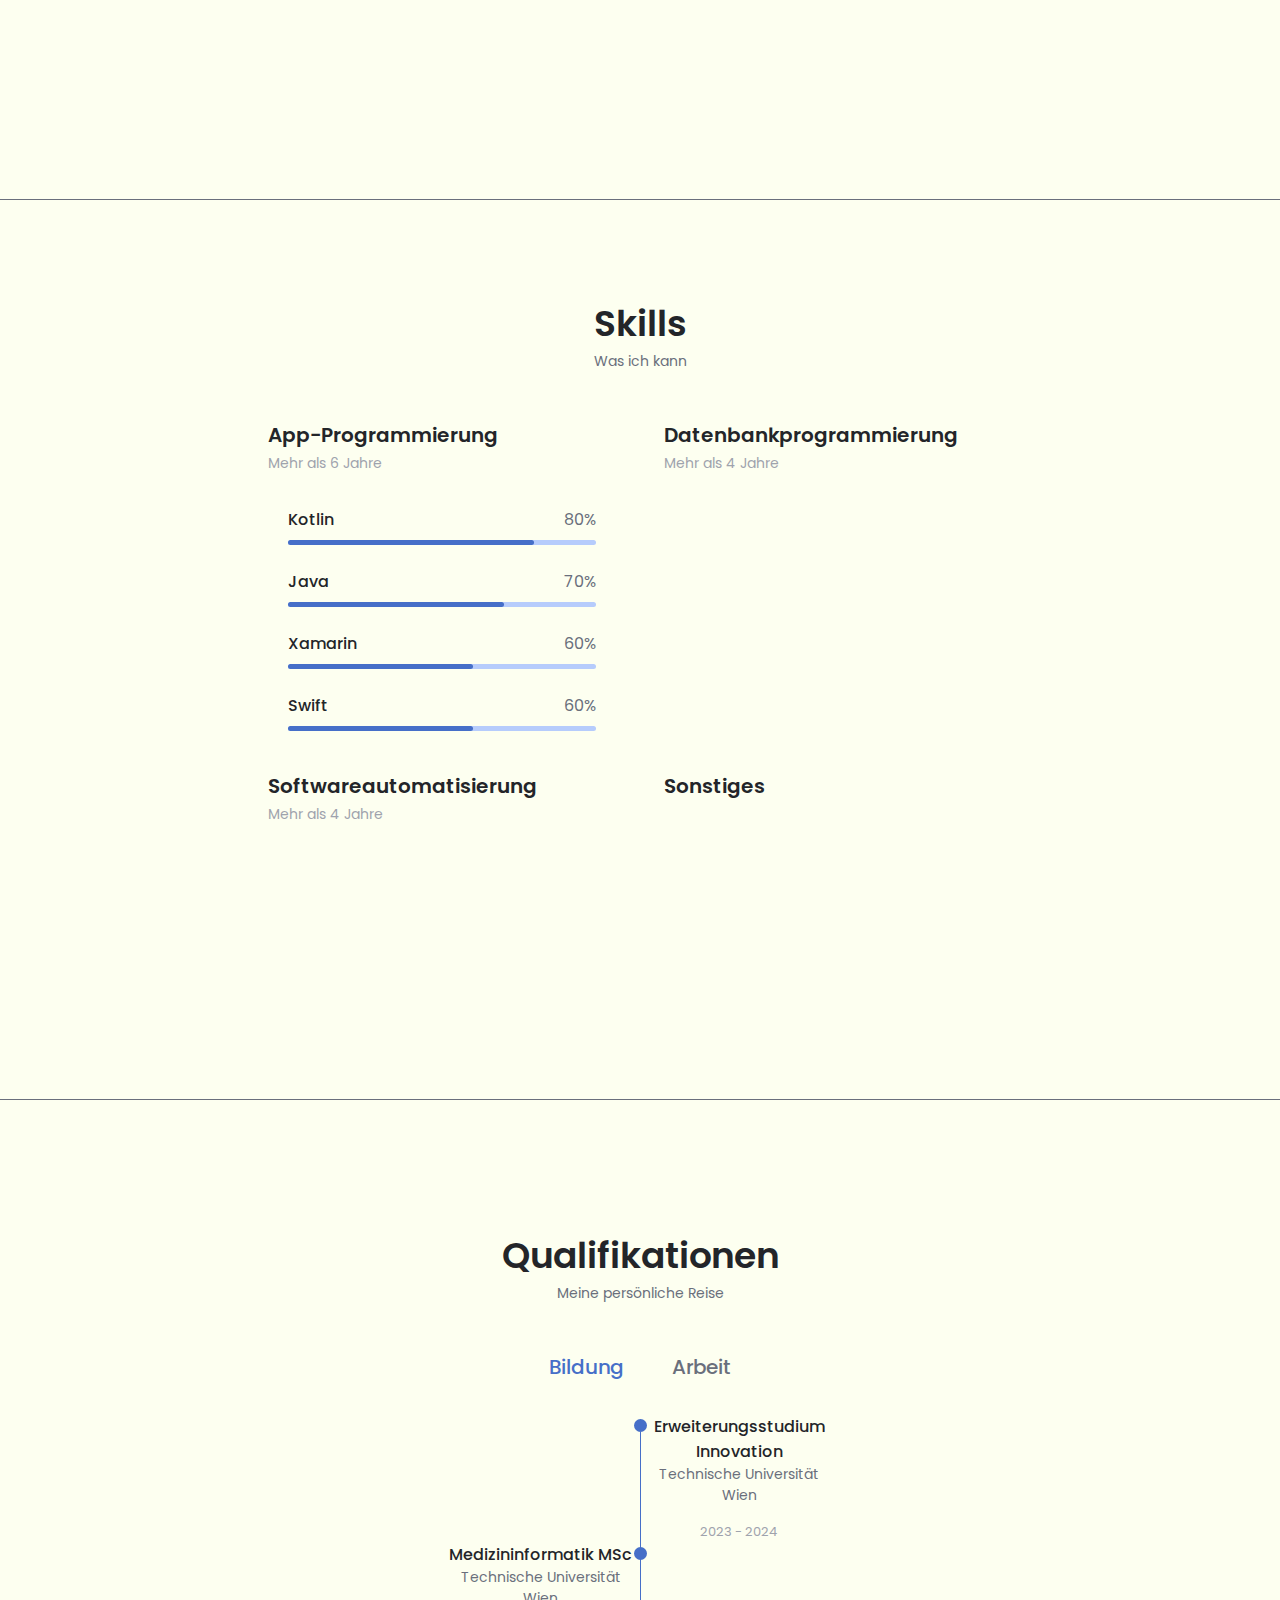
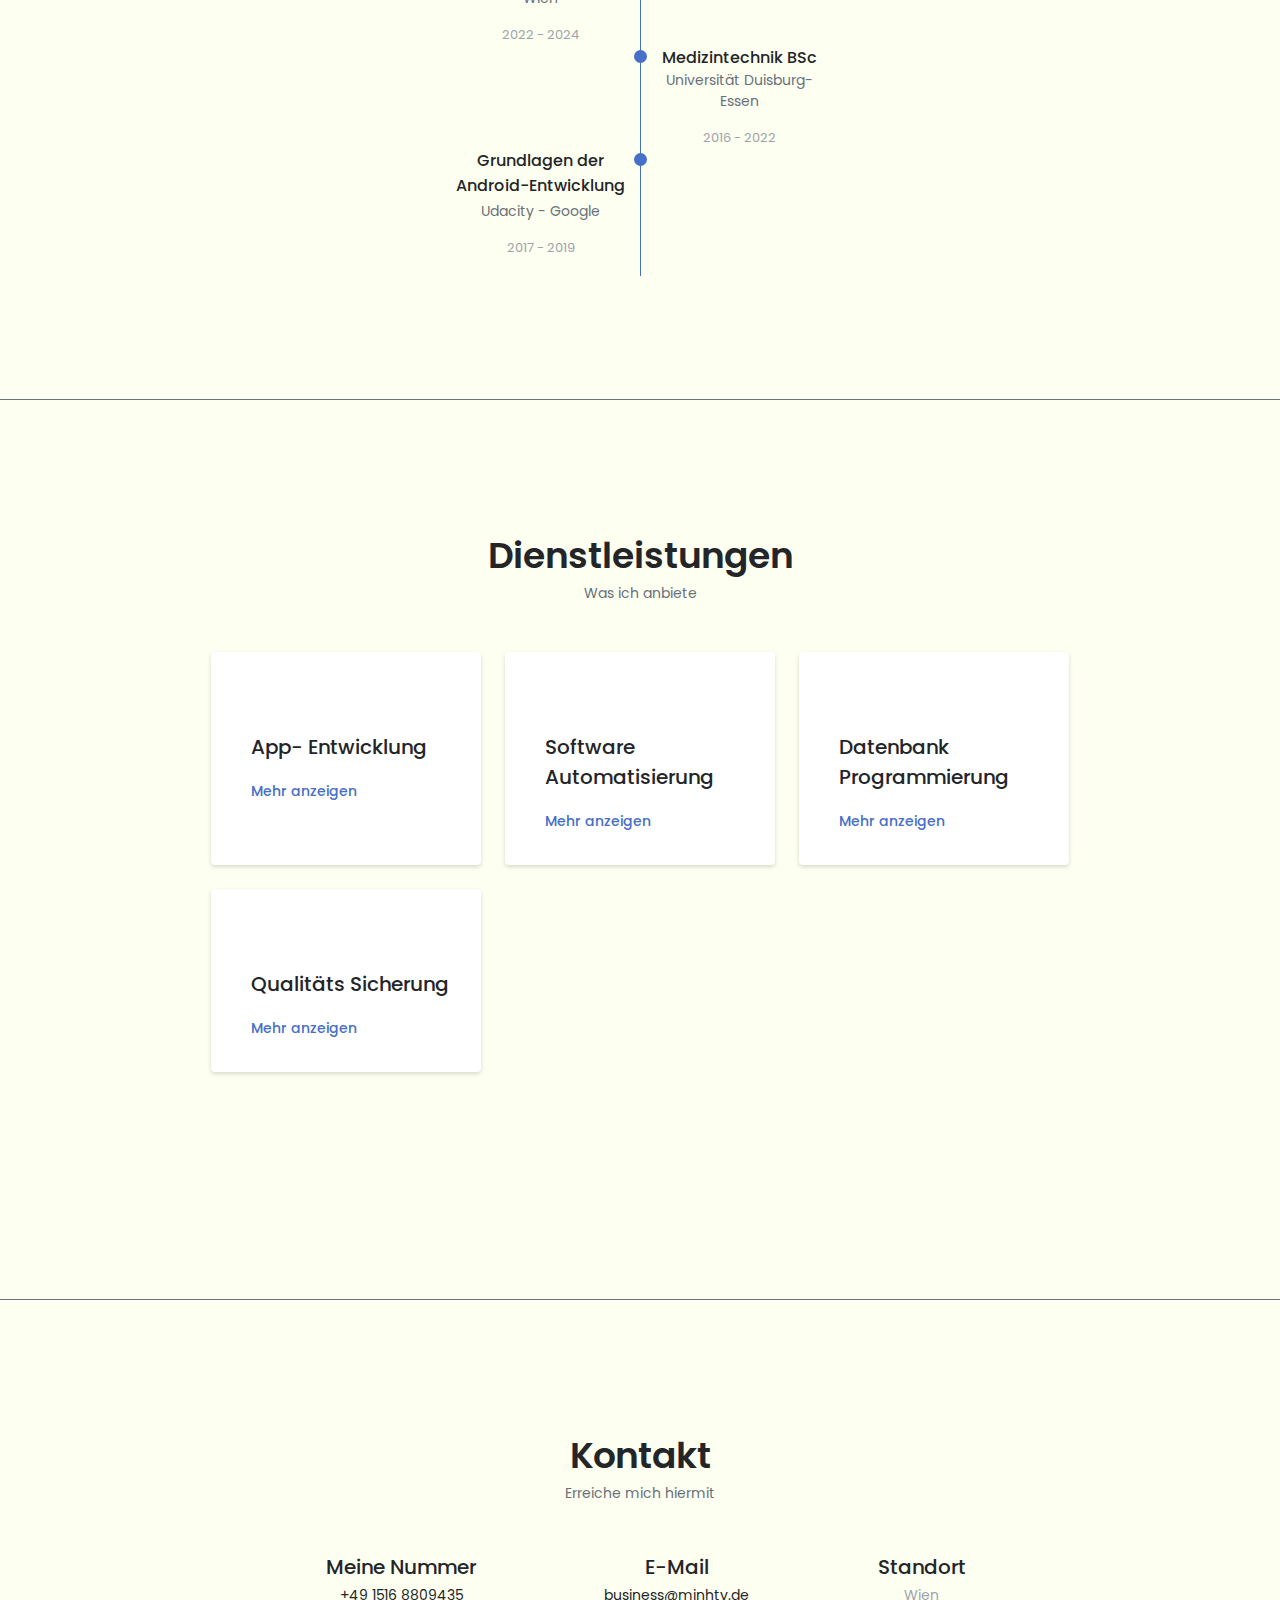
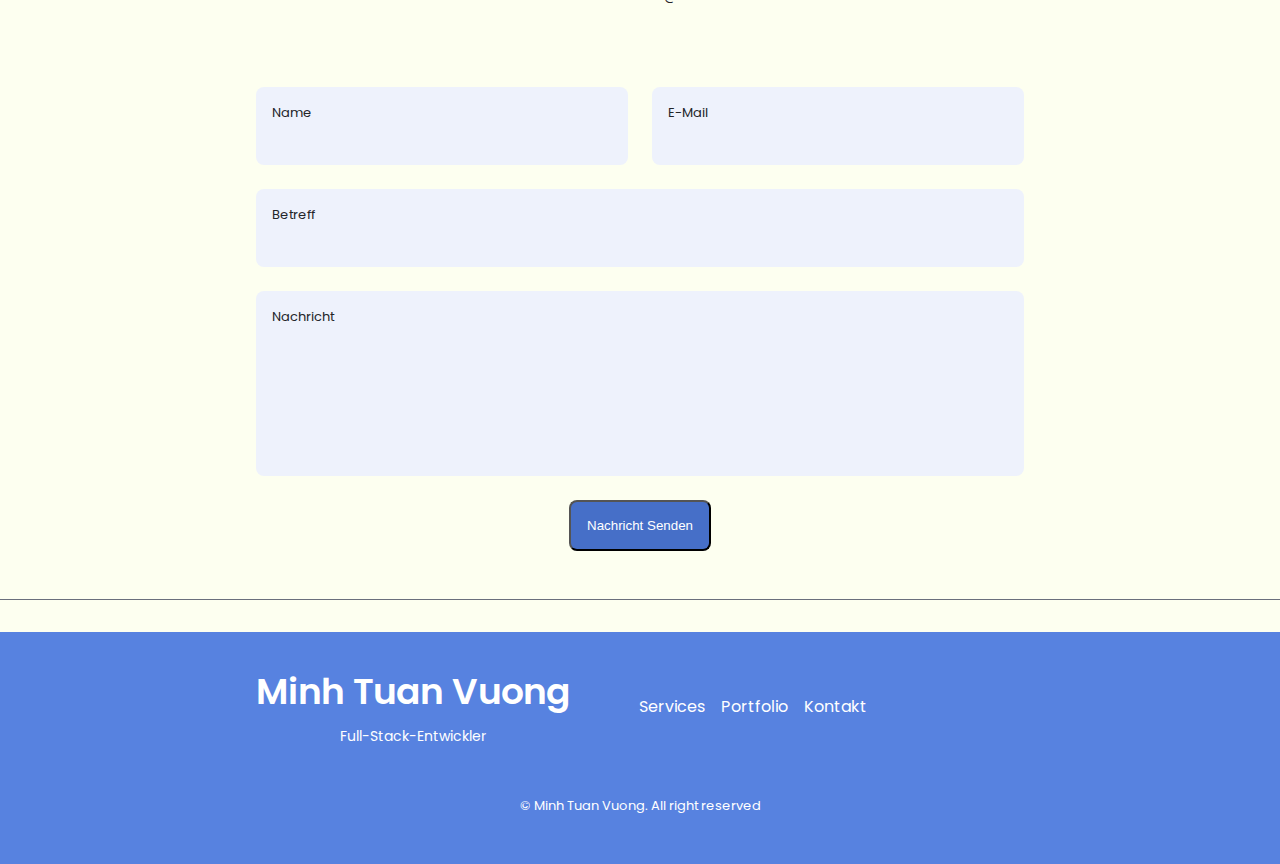
==== commit d9130910: "change languages" ====
--- a/public/index.html
+++ b/public/index.html
@@ -26,22 +26,22 @@
             <div class="nav-menu" id="nav-menu">
                 <ul class="nav-list grid">
                     <li class="nav-item">
-                        <a href="#home" class="nav-link active-link" data-i18n="nav_home">Home</a>
+                        <a href="#home" class="nav-link active-link"><i class="fas fa-home nav-link-icon"></i><span data-i18n="nav_home">Home</span></a>
                     </li>
                     <li class="nav-item">
-                        <a href="#about" class="nav-link" data-i18n="nav_about">About</a>
+                        <a href="#about" class="nav-link" ><i class="fas fa-user nav-link-icon"></i><span data-i18n="nav_about">About</span></a>
                     </li>
                     <li class="nav-item">
-                        <a href="#skills" class="nav-link" data-i18n="nav_skills">Skills</a>
+                        <a href="#skills" class="nav-link"><i class="fas fa-file-alt nav-link-icon"></i><span data-i18n="nav_skills">Skills</span></a>
                     </li>
                     <li class="nav-item">
-                        <a href="#services" class="nav-link" data-i18n="nav_services">Services</a>
+                        <a href="#services" class="nav-link"><i class="fas fa-briefcase nav-link-icon"></i><span  data-i18n="nav_services">Services</span></a>
                     </li>
                     <li class="nav-item hidden">
-                        <a href="#portfolio" class="nav-link" data-i18n="nav_portfolio">Portfolio</a>
+                        <a href="#portfolio" class="nav-link" data-i18n="nav_portfolio"><i class="fas fa-image nav-link-icon"></i><span>Portfolio</span></a>
                     </li>
                     <li class="nav-item">
-                        <a href="#contact" class="nav-link" data-i18n="nav_contact">Contact</a>
+                        <a href="#contact" class="nav-link" ><i class="fas fa-envelope nav-link-icon"></i><span data-i18n="nav_contact">Contact</span></a>
                     </li>
                 </ul>
                 <i class="fas fa-times nav-close" id="nav-close"></i>
@@ -117,14 +117,14 @@
             </div>
         </section>
         <!-- Setup and start animation! -->
-        <script>
+        <!-- <script>
             var typed = new Typed('#auto-type', {
                 strings: ['<i>Medical engineer</i>', '<i>App-Developer</i>', '<i>Full-Stack Engineer</i>'],
                 typeSpeed: 100,
                 backspeed: 200,
                 loop: true
             });
-        </script>
+        </script> -->
         <!-- End animation! -->
 
         <!-- ABOUT -->
@@ -1028,8 +1028,7 @@
                         <i class="fas fa-phone contact-icon"></i>
                         <div>
                             <h3 class="contact-title" data-i18n="contact_call_me">Call Me</h3>
-                            <span class="contact-subtitle"><a class="contact-link" href="tel:+4915168809435"
-                                    data-i18n="contact_phone_number">+49 1516 8809435</a></span>
+                            <span class="contact-subtitle"><a class="contact-link" href="tel:+4915168809435">+49 1516 8809435</a></span>
                         </div>
                     </div>
                     <div class="contact-information">
--- a/public/css/styles.css
+++ b/public/css/styles.css
@@ -172,17 +172,6 @@
 }
 
 
-
-
-
-
-
-
-
-
-
-
-
 /* hide content */
 .hidden {
   display: none !important;
@@ -308,8 +297,14 @@
   color: var(--first-color);
 }
 
+.header .nav-menu {
+  z-index: 0;
+}
+
+
 .header .nav-menu.show-menu {
   bottom: 0;
+  z-index: 1;
 }
 
 .header .nav-logo,
@@ -1283,7 +1278,14 @@
     border-radius: 1.5rem 1.5rem 0 0;
     transition: 0.3s;
   }
-}
+
+  .header .nav .nav-btns .lang-menu ul {
+    position: absolute;
+    transform: translate(20px, -105px);
+    right: 0 ;
+  } 
+}
+
 
 /* For medium devices */
 @media screen and (min-width: 568px) {
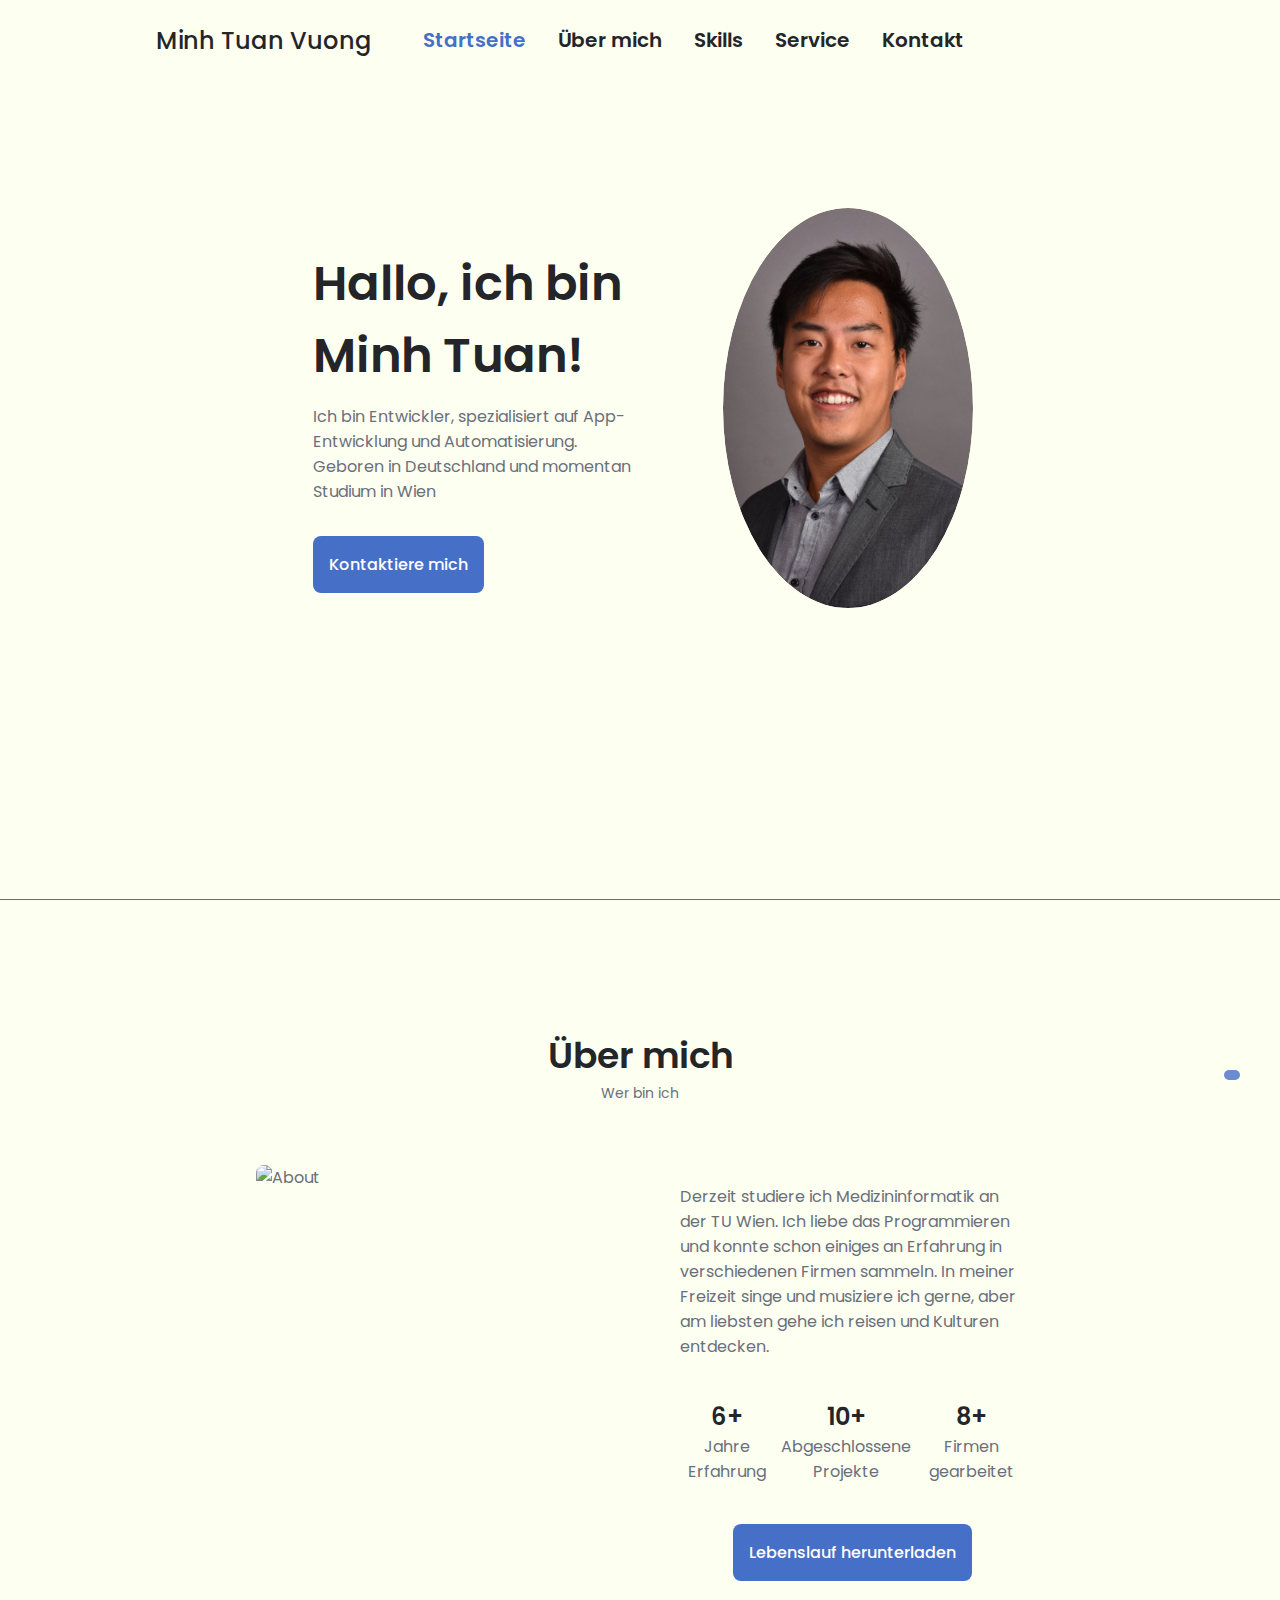
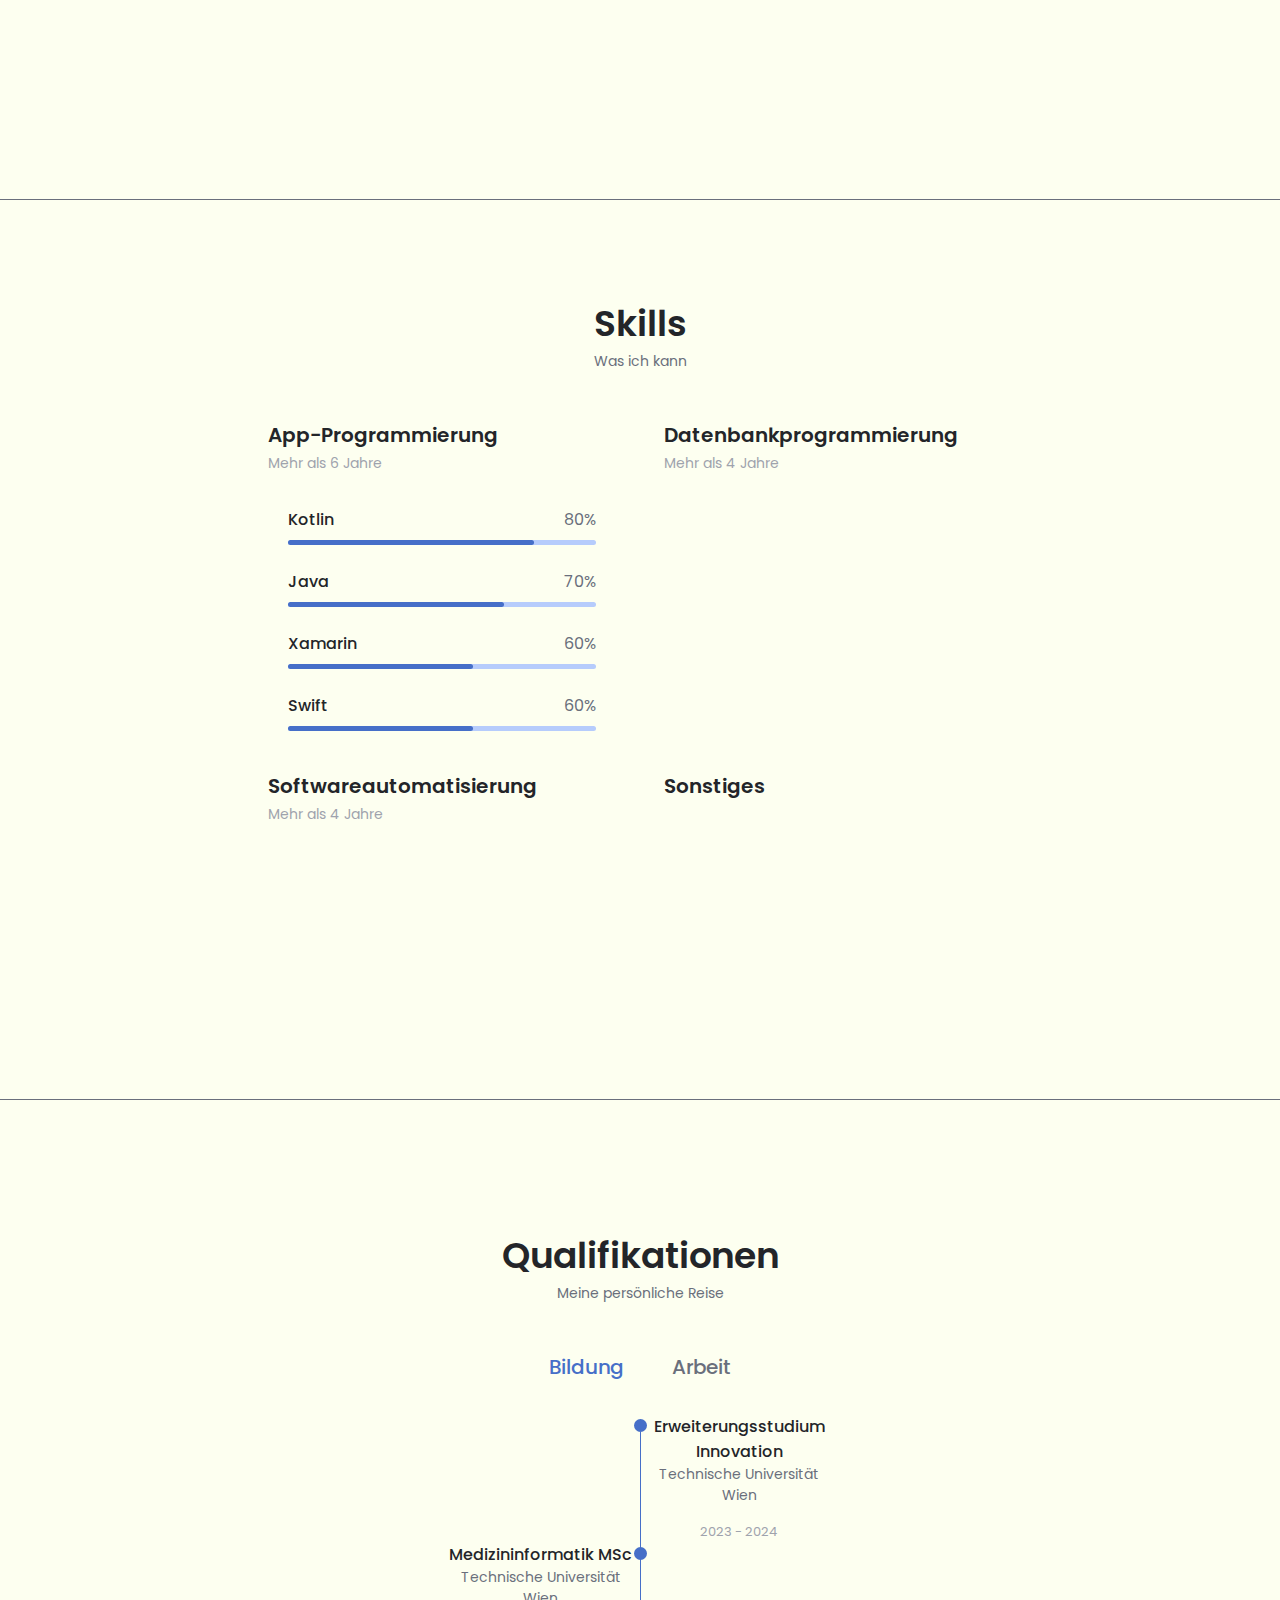
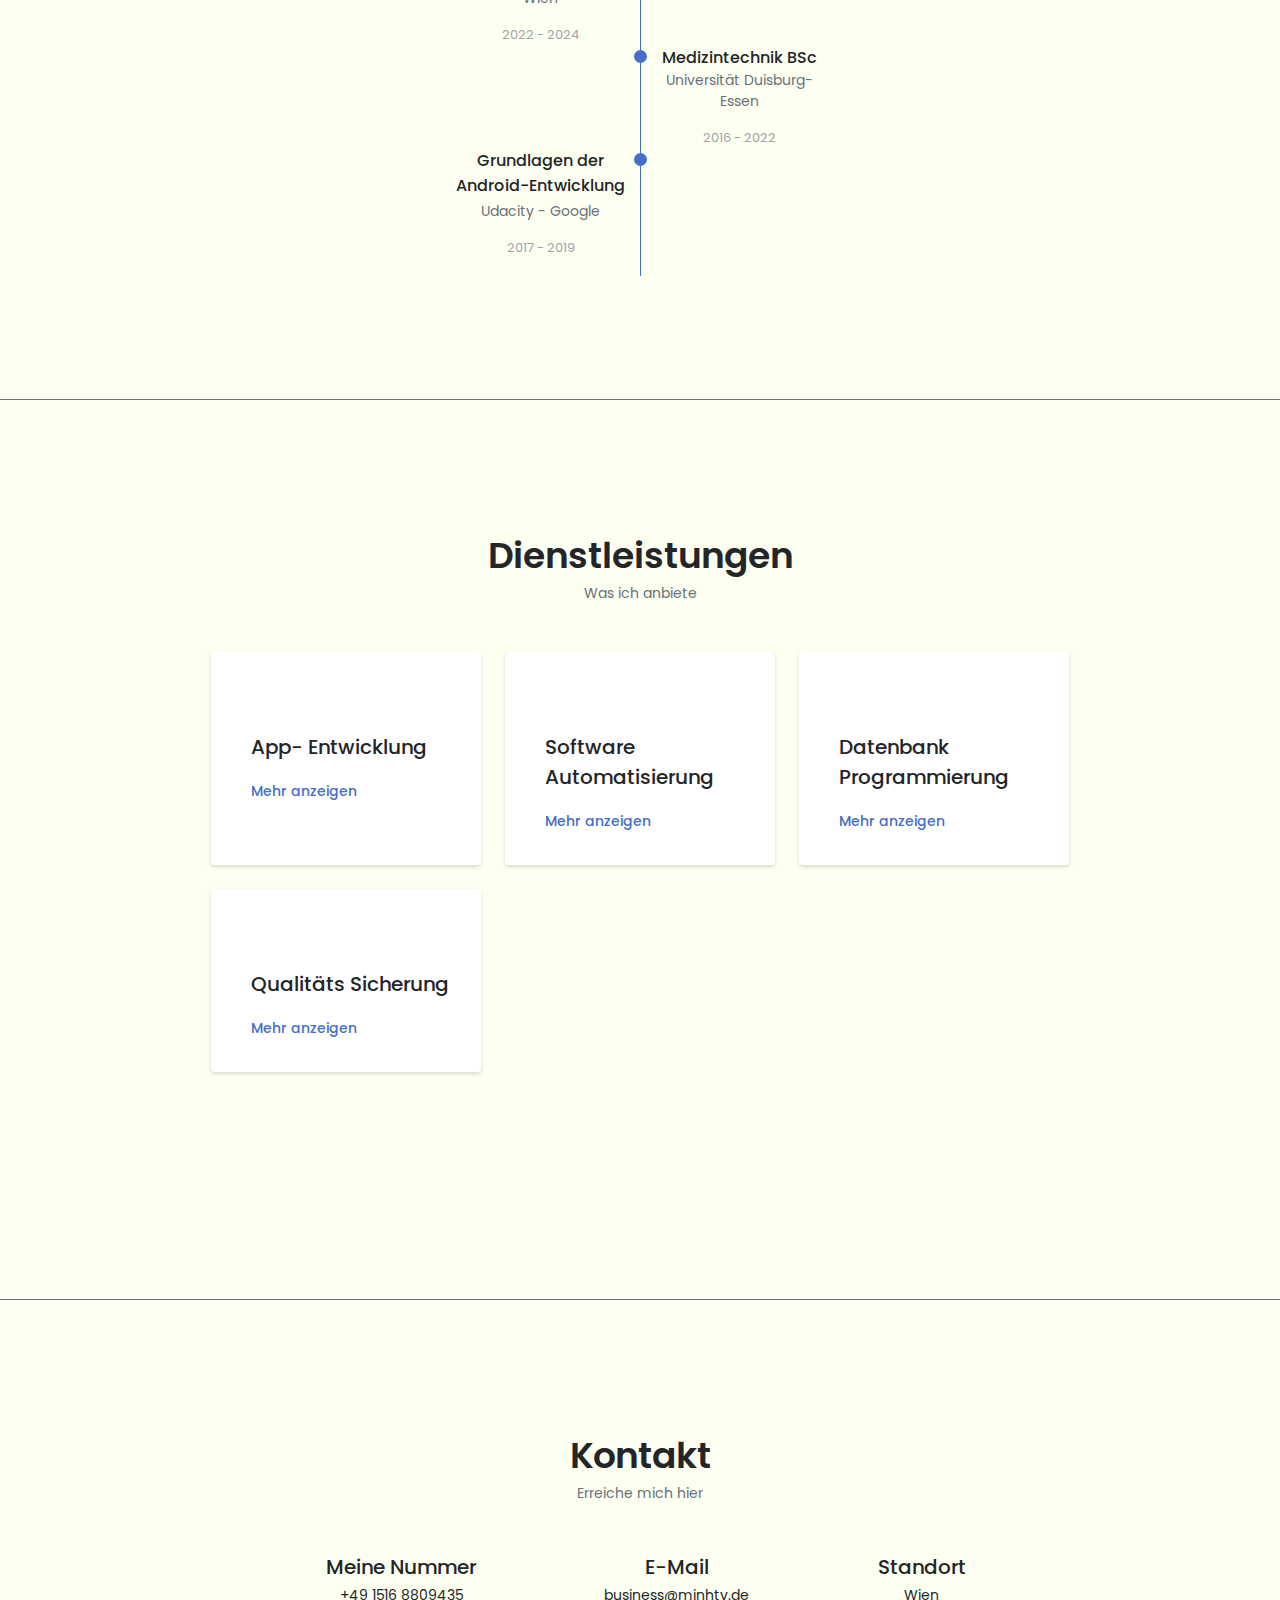
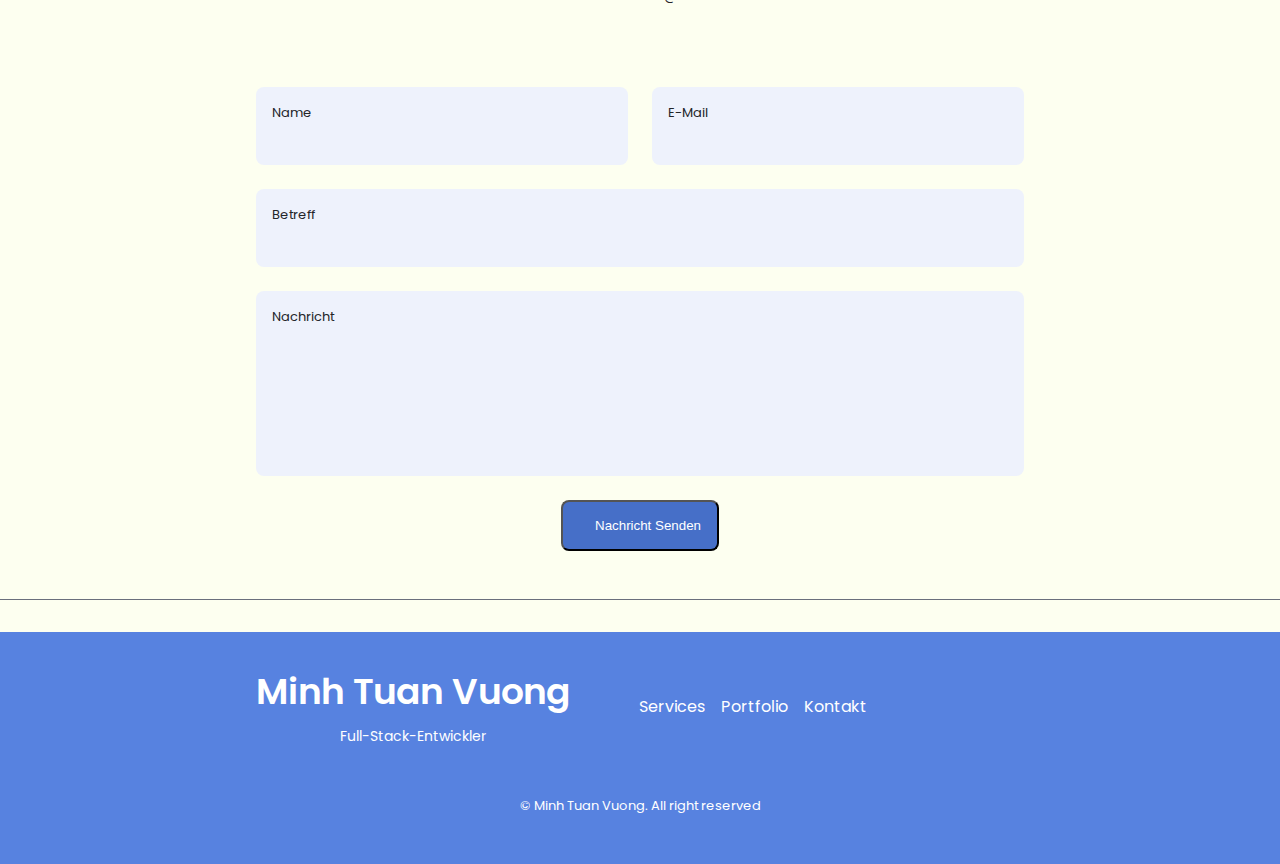
==== commit bca3038c: "change fonts and fix some buttons margin" ====
--- a/public/index.html
+++ b/public/index.html
@@ -1073,8 +1073,8 @@
                     </div>
                     <!-- Hidden inputs and submit button -->
                     <div class="contact-button">
-                        <button type="submit" class="button button-flex" data-i18n="contact_button_send">Send Message<i
-                                class="fab fa-telegram-plane button-icon"></i></button>
+                        <button type="submit" class="button button-flex">
+                            <i class="fab fa-telegram-plane button-icon"></i><span data-i18n="contact_button_send">Send Message</span></button>
                     </div>
                 </form>
             </div>
--- a/public/css/styles.css
+++ b/public/css/styles.css
@@ -475,6 +475,7 @@
 .button-icon {
   font-size: 1.25rem;
   margin-left: var(--mb-0-5);
+  margin-right: var(--mb-0-5);
   transition: 0.3s;
 }
 
@@ -1052,7 +1053,7 @@
 
 .contact-container .contact-information .contact-subtitle {
   font-size: var(--small-font-size);
-  color: var(--text-color-light);
+  color: var(--title-color);
 }
 
 .contact-container .contact-content {
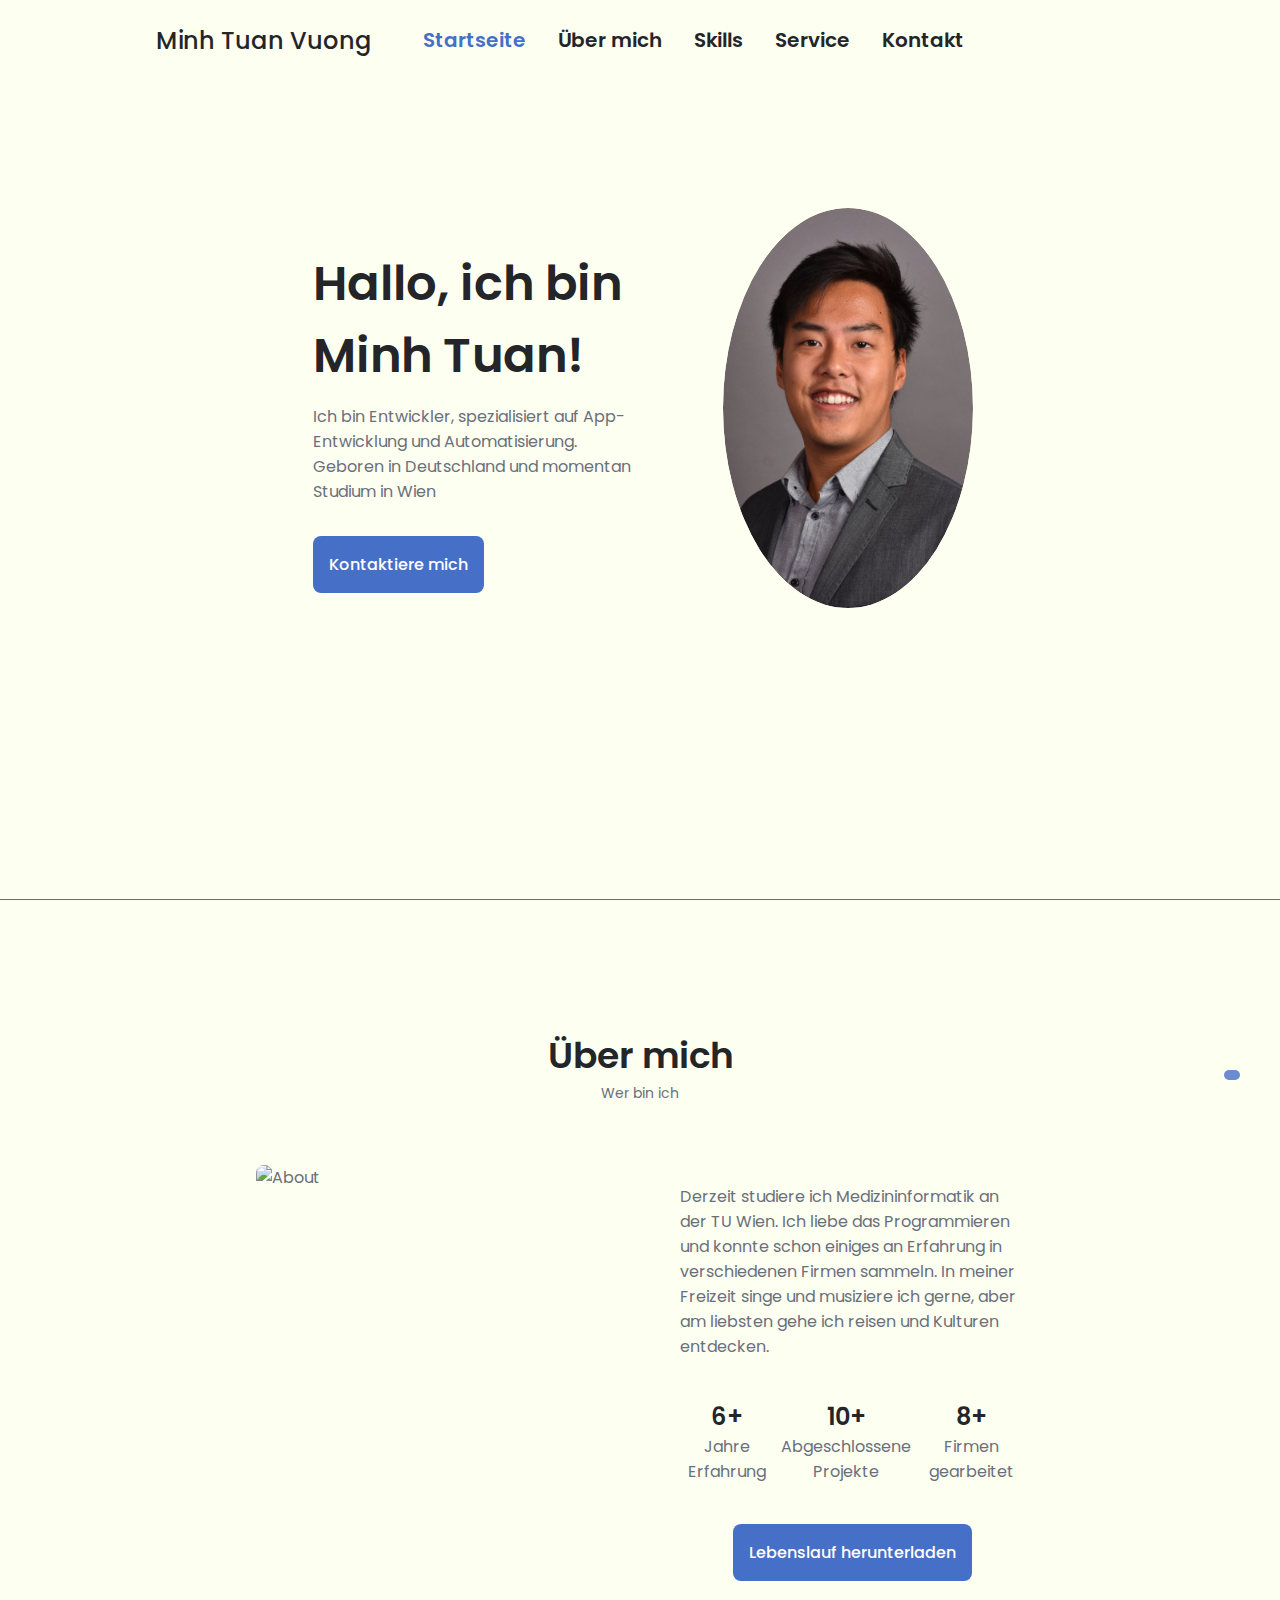
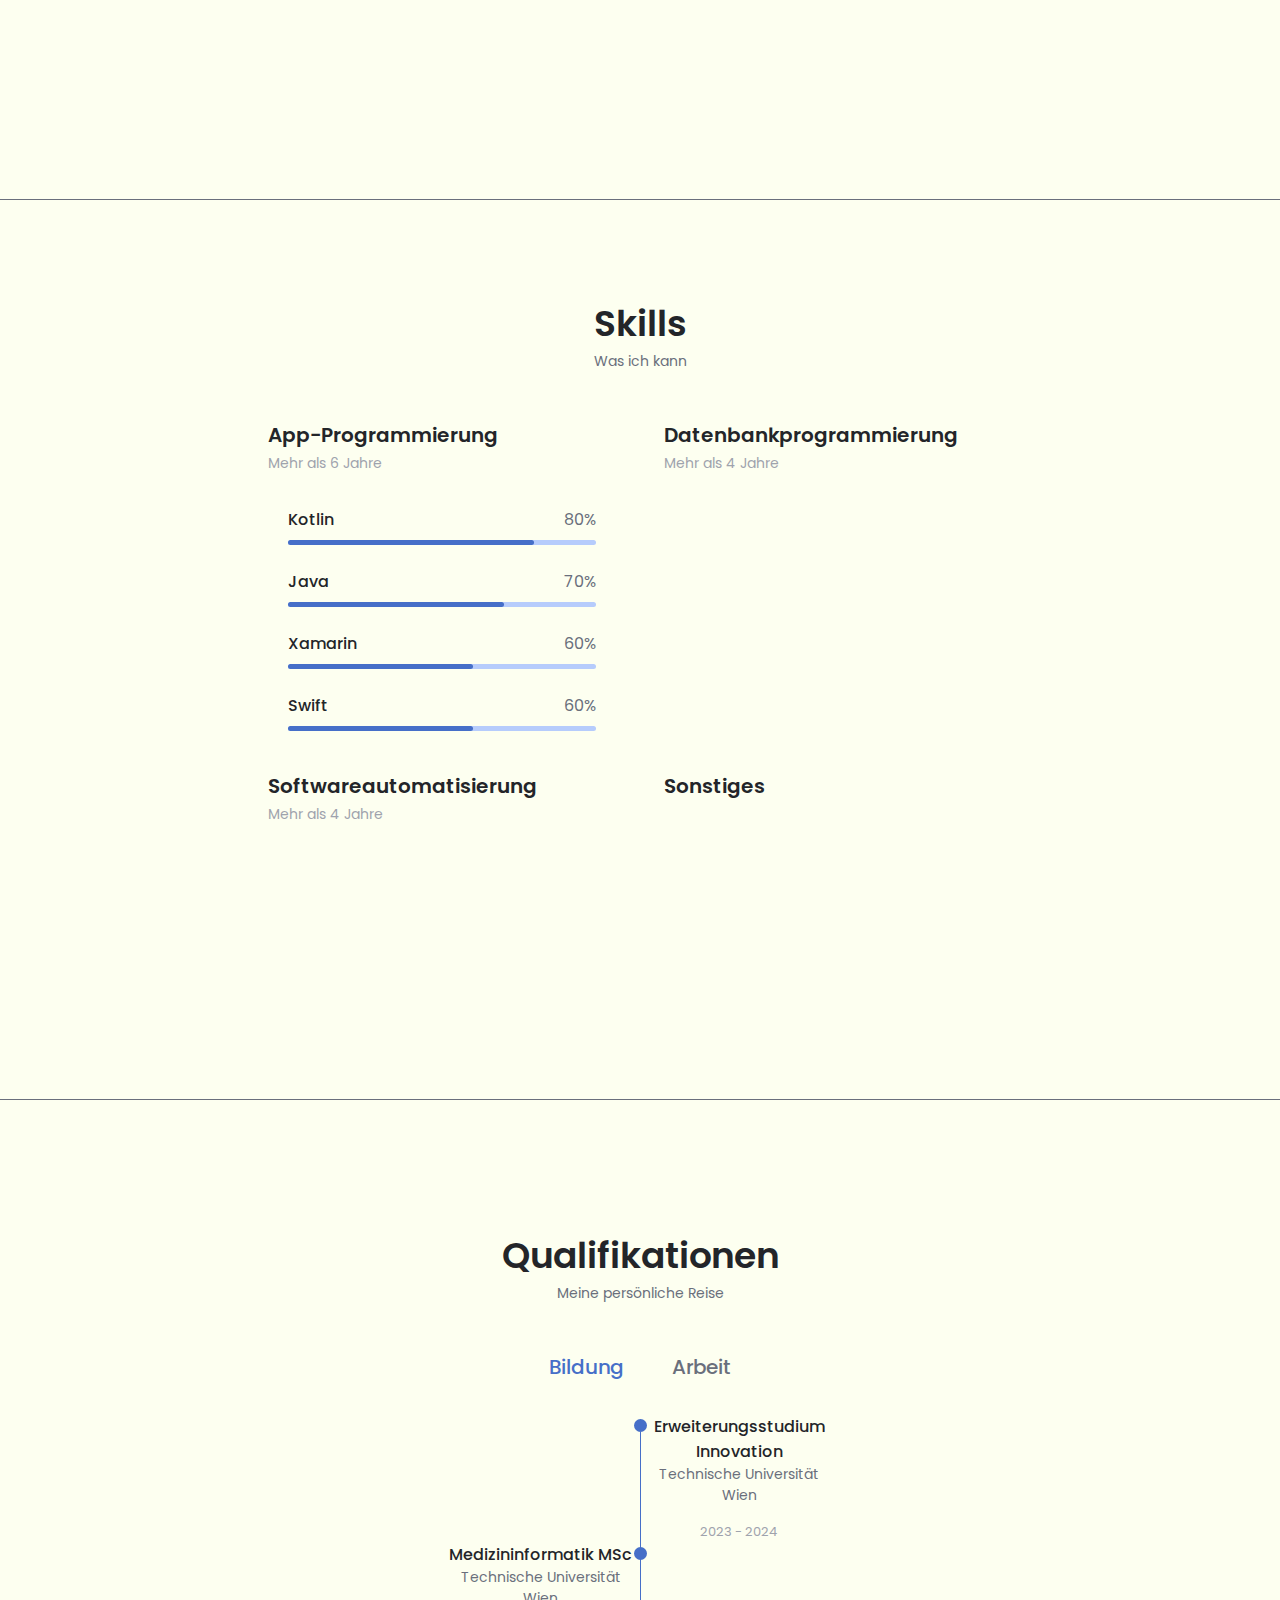
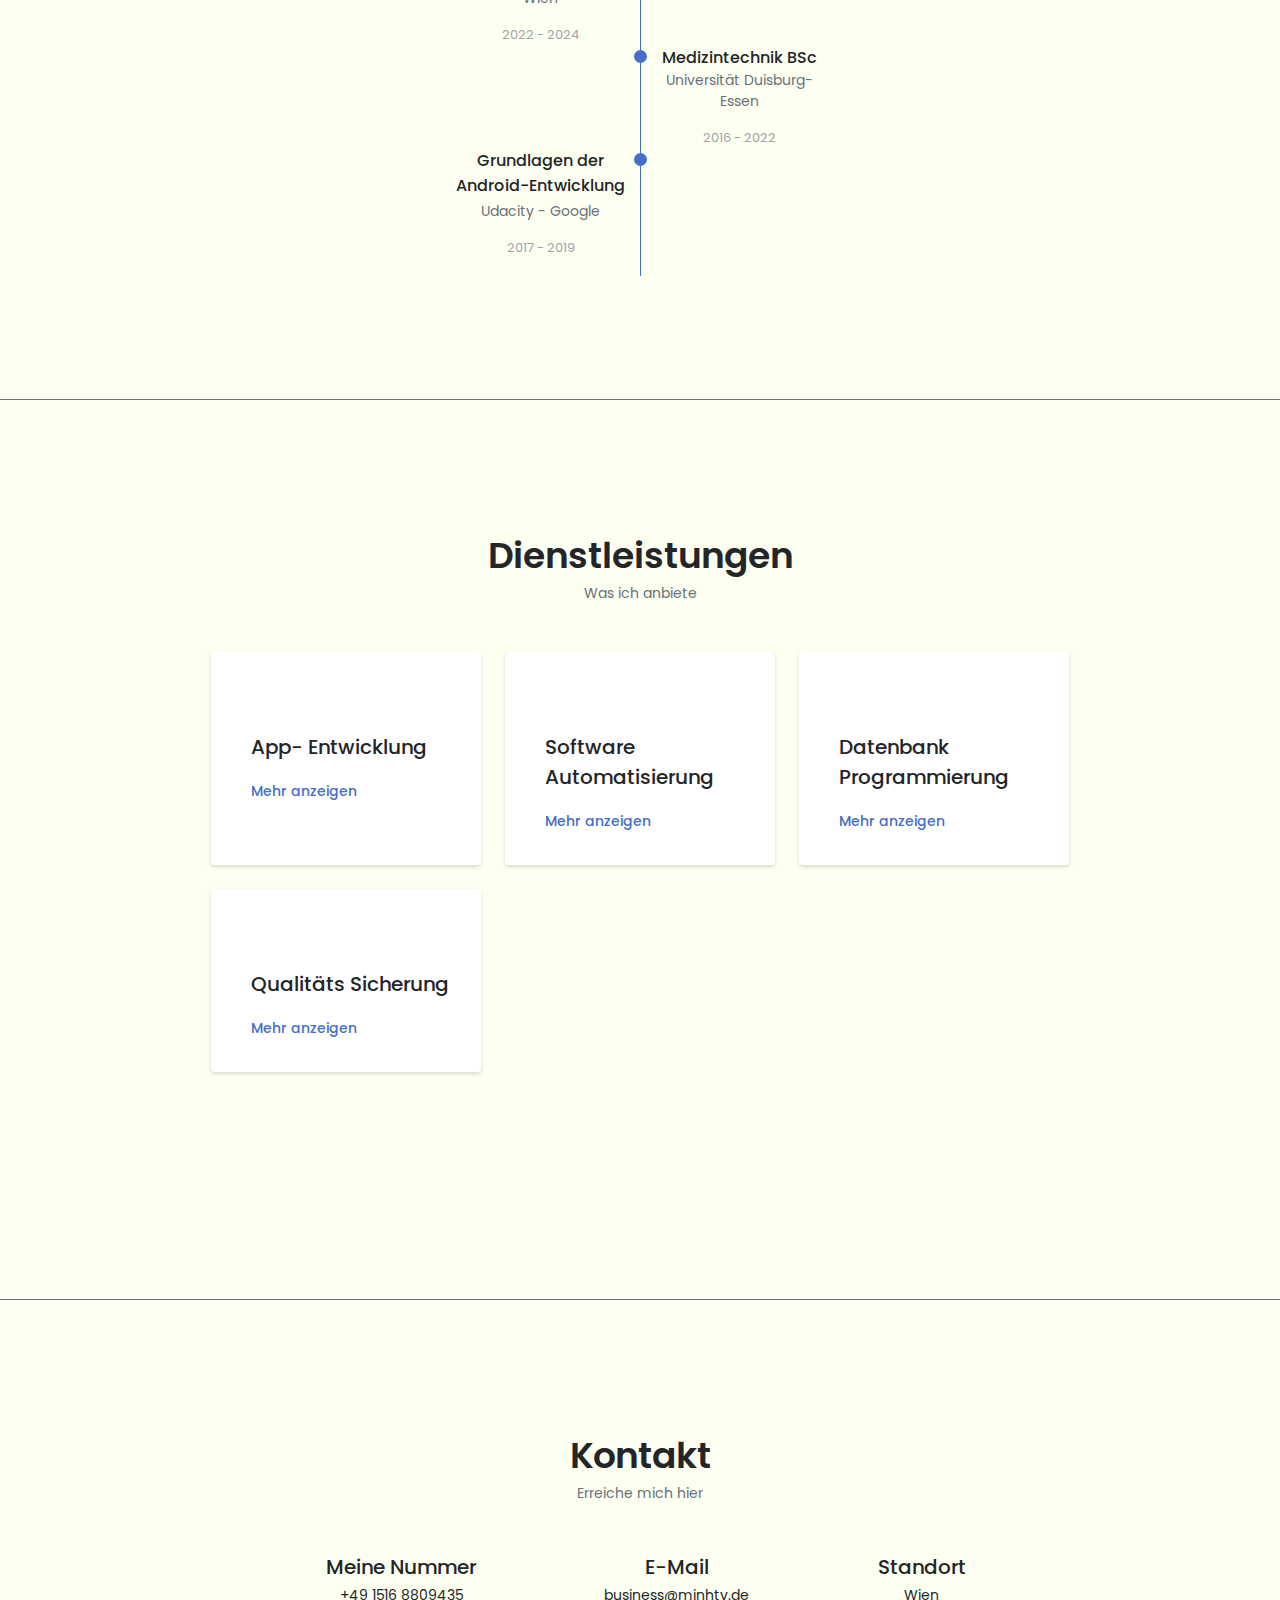
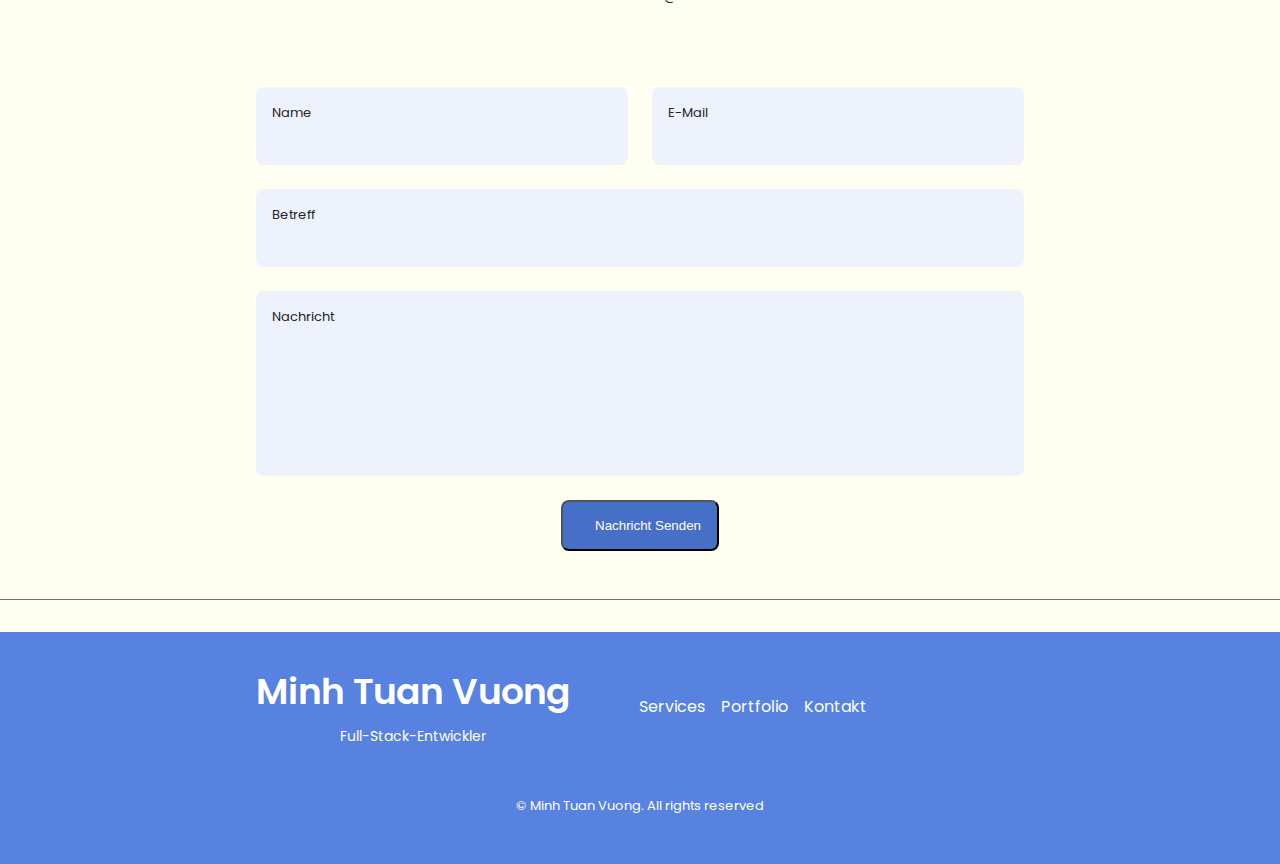
==== commit a7912c05: "corrected all rights by ken!" ====
--- a/public/index.html
+++ b/public/index.html
@@ -1114,7 +1114,7 @@
                     </a>
                 </div>
             </div>
-            <p class="footer-copy" >&#169; Minh Tuan Vuong. All right reserved</p>
+            <p class="footer-copy" >&#169; Minh Tuan Vuong. All rights reserved</p>
         </div>
     </footer>
 
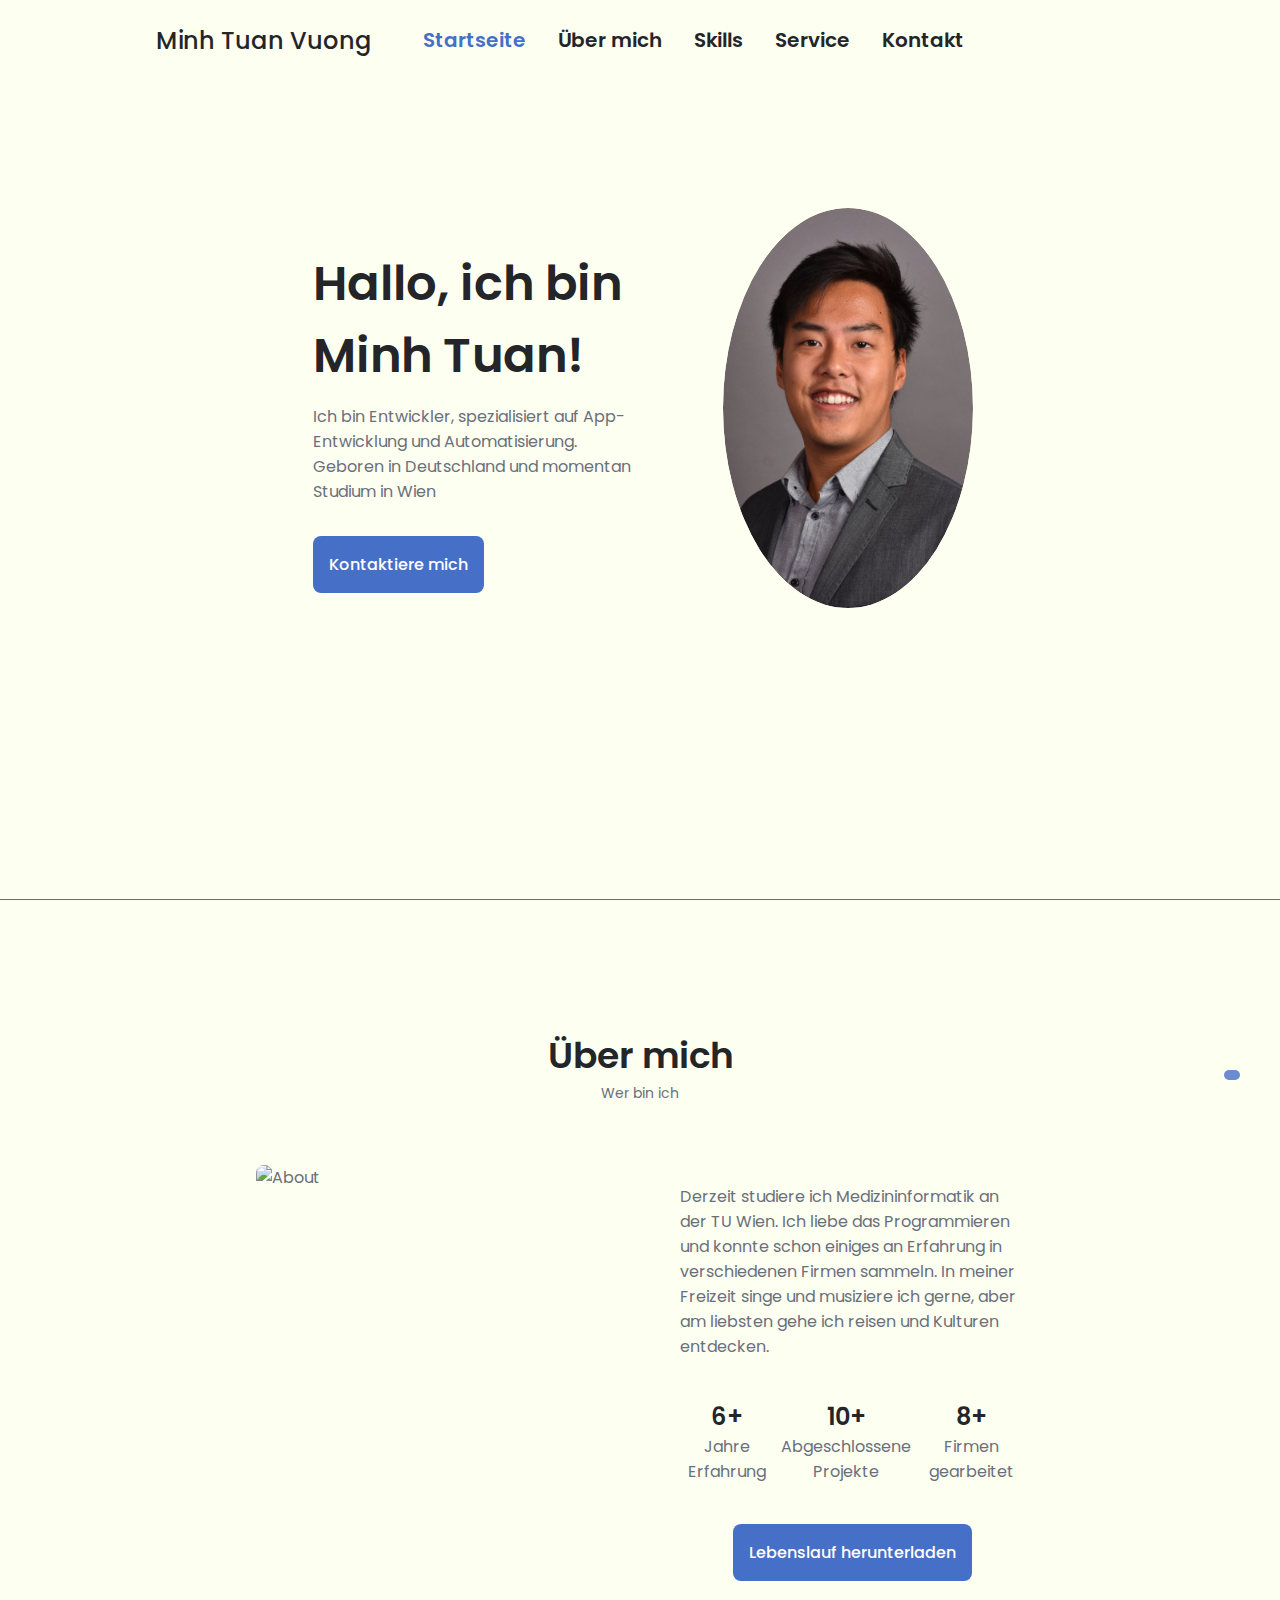
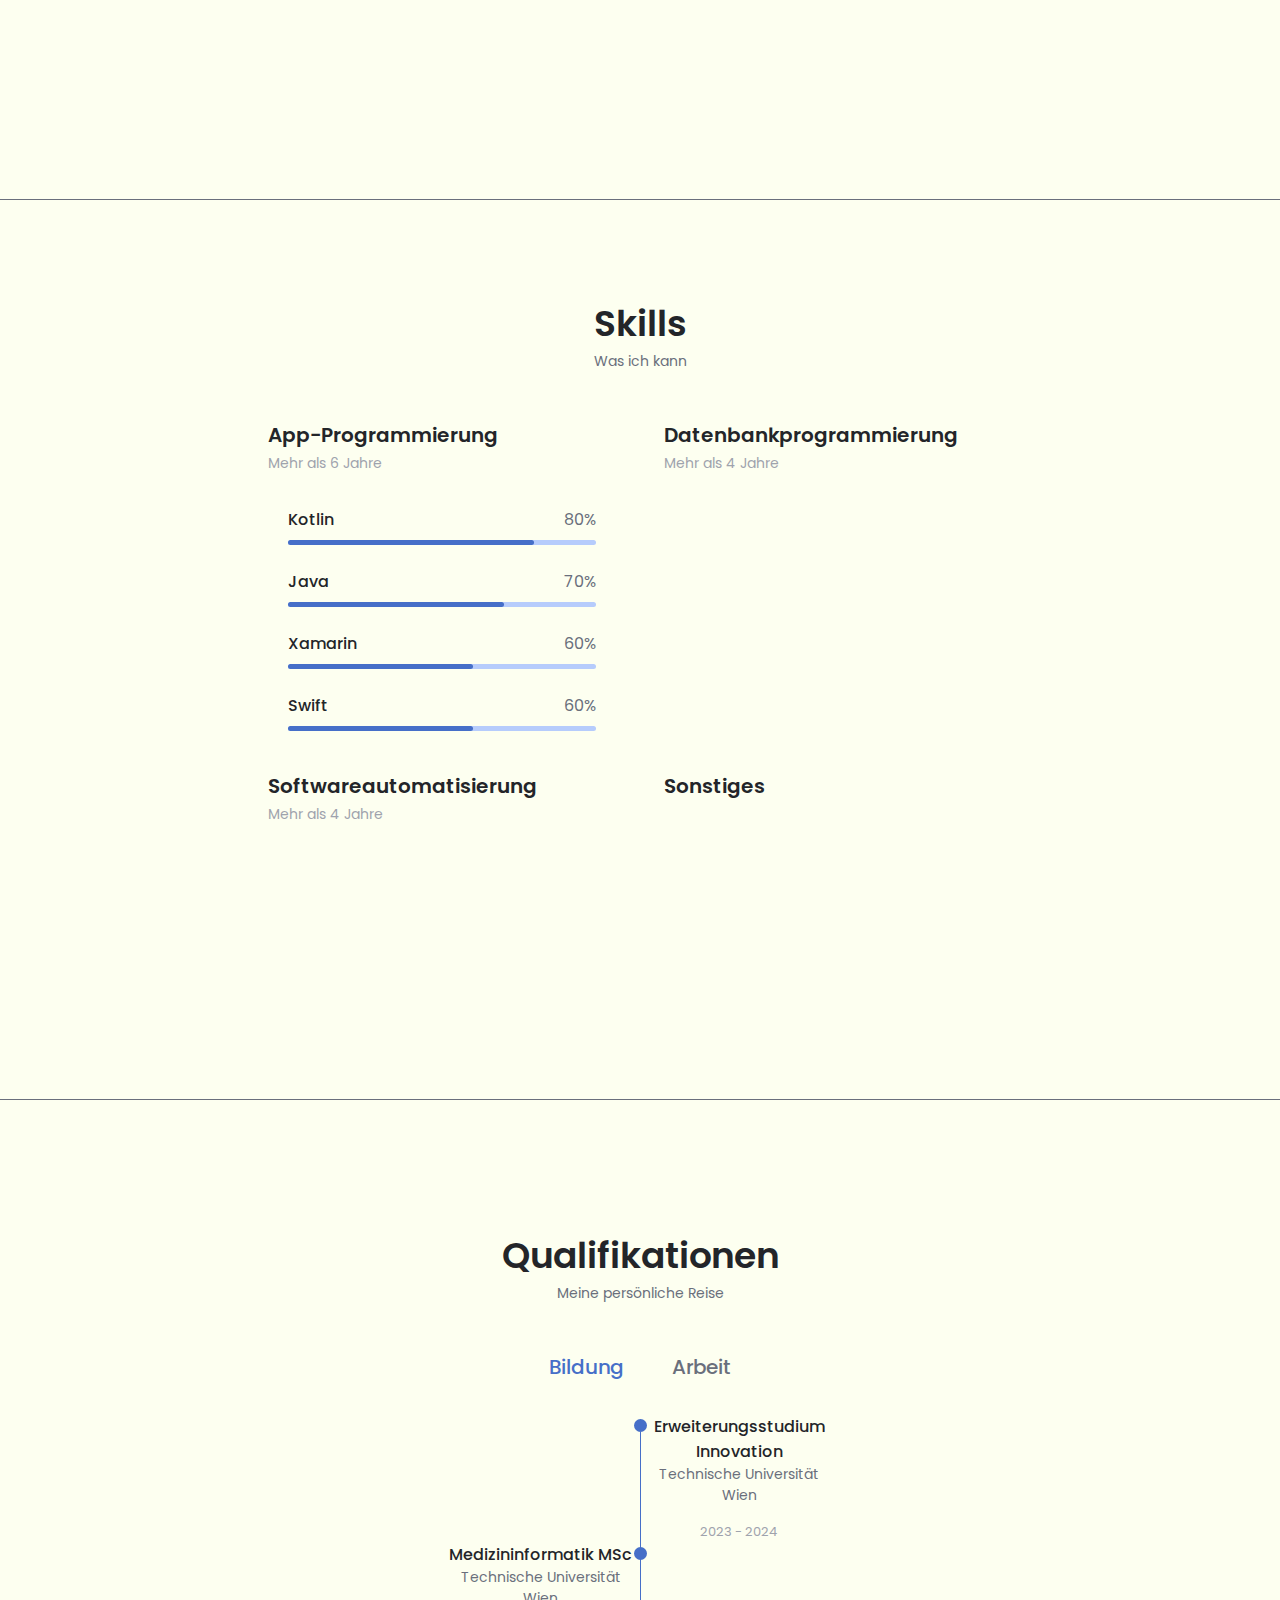
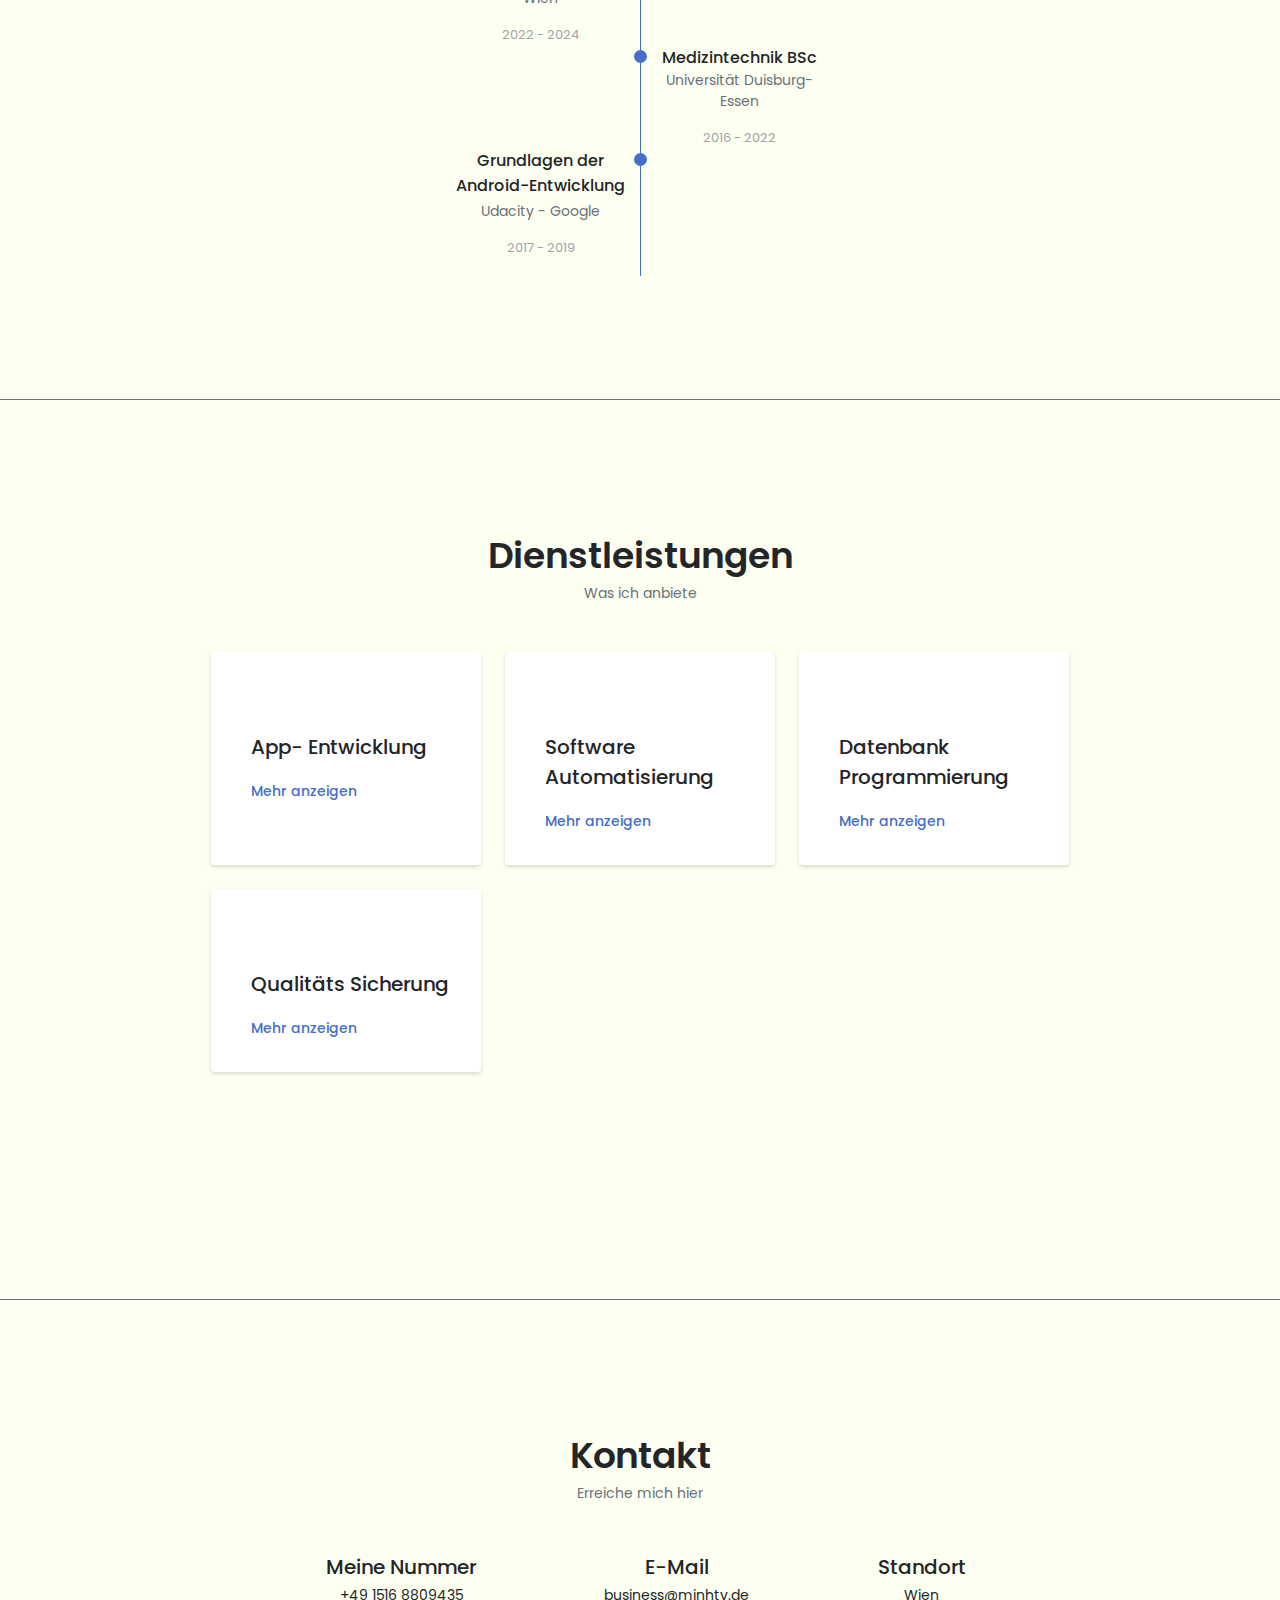
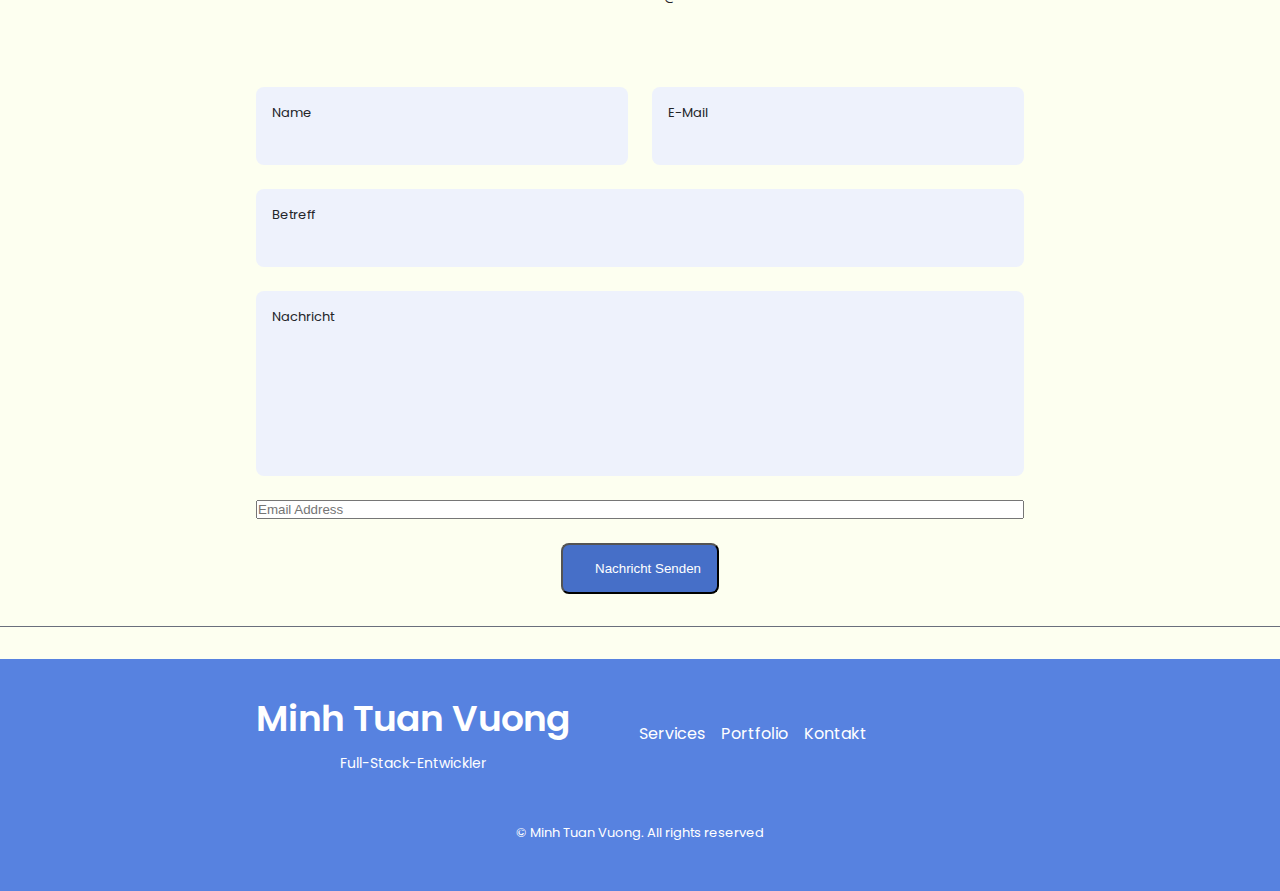
==== commit 62503ed5: "input types" ====
--- a/public/index.html
+++ b/public/index.html
@@ -14,6 +14,28 @@
 
     <!-- TYPESCRIPT -->
     <script src="https://unpkg.com/typed.js@2.1.0/dist/typed.umd.js"></script>
+
+    <!-- Google tag (gtag.js) -->
+<script async src="https://www.googletagmanager.com/gtag/js?id=G-5JHKKPWYLY"></script>
+<script>
+  window.dataLayer = window.dataLayer || [];
+  function gtag(){dataLayer.push(arguments);}
+  gtag('js', new Date());
+
+  gtag('config', 'G-5JHKKPWYLY');
+</script>
+
+    <!-- Hotjar Tracking Code for https://www.minh-vuong.de -->
+<script>
+    (function(h,o,t,j,a,r){
+        h.hj=h.hj||function(){(h.hj.q=h.hj.q||[]).push(arguments)};
+        h._hjSettings={hjid:3826914,hjsv:6};
+        a=o.getElementsByTagName('head')[0];
+        r=o.createElement('script');r.async=1;
+        r.src=t+h._hjSettings.hjid+j+h._hjSettings.hjsv;
+        a.appendChild(r);
+    })(window,document,'https://static.hotjar.com/c/hotjar-','.js?sv=');
+</script>
 
 </head>
 
@@ -1072,6 +1094,10 @@
                         </div>
                     </div>
                     <!-- Hidden inputs and submit button -->
+                    <input type="hidden" name="_next" value="https://minh-vuong.de/thanks.html">
+                    <input type="hidden" name="_autoresponse" value="your custom message">
+                    <input type="hidden" name="_template" value="table">
+                    <input type="email" name="email" placeholder="Email Address">
                     <div class="contact-button">
                         <button type="submit" class="button button-flex">
                             <i class="fab fa-telegram-plane button-icon"></i><span data-i18n="contact_button_send">Send Message</span></button>
@@ -1136,4 +1162,4 @@
     <script src="js/main.js"></script>
 </body>
 
-</html>+</html>
